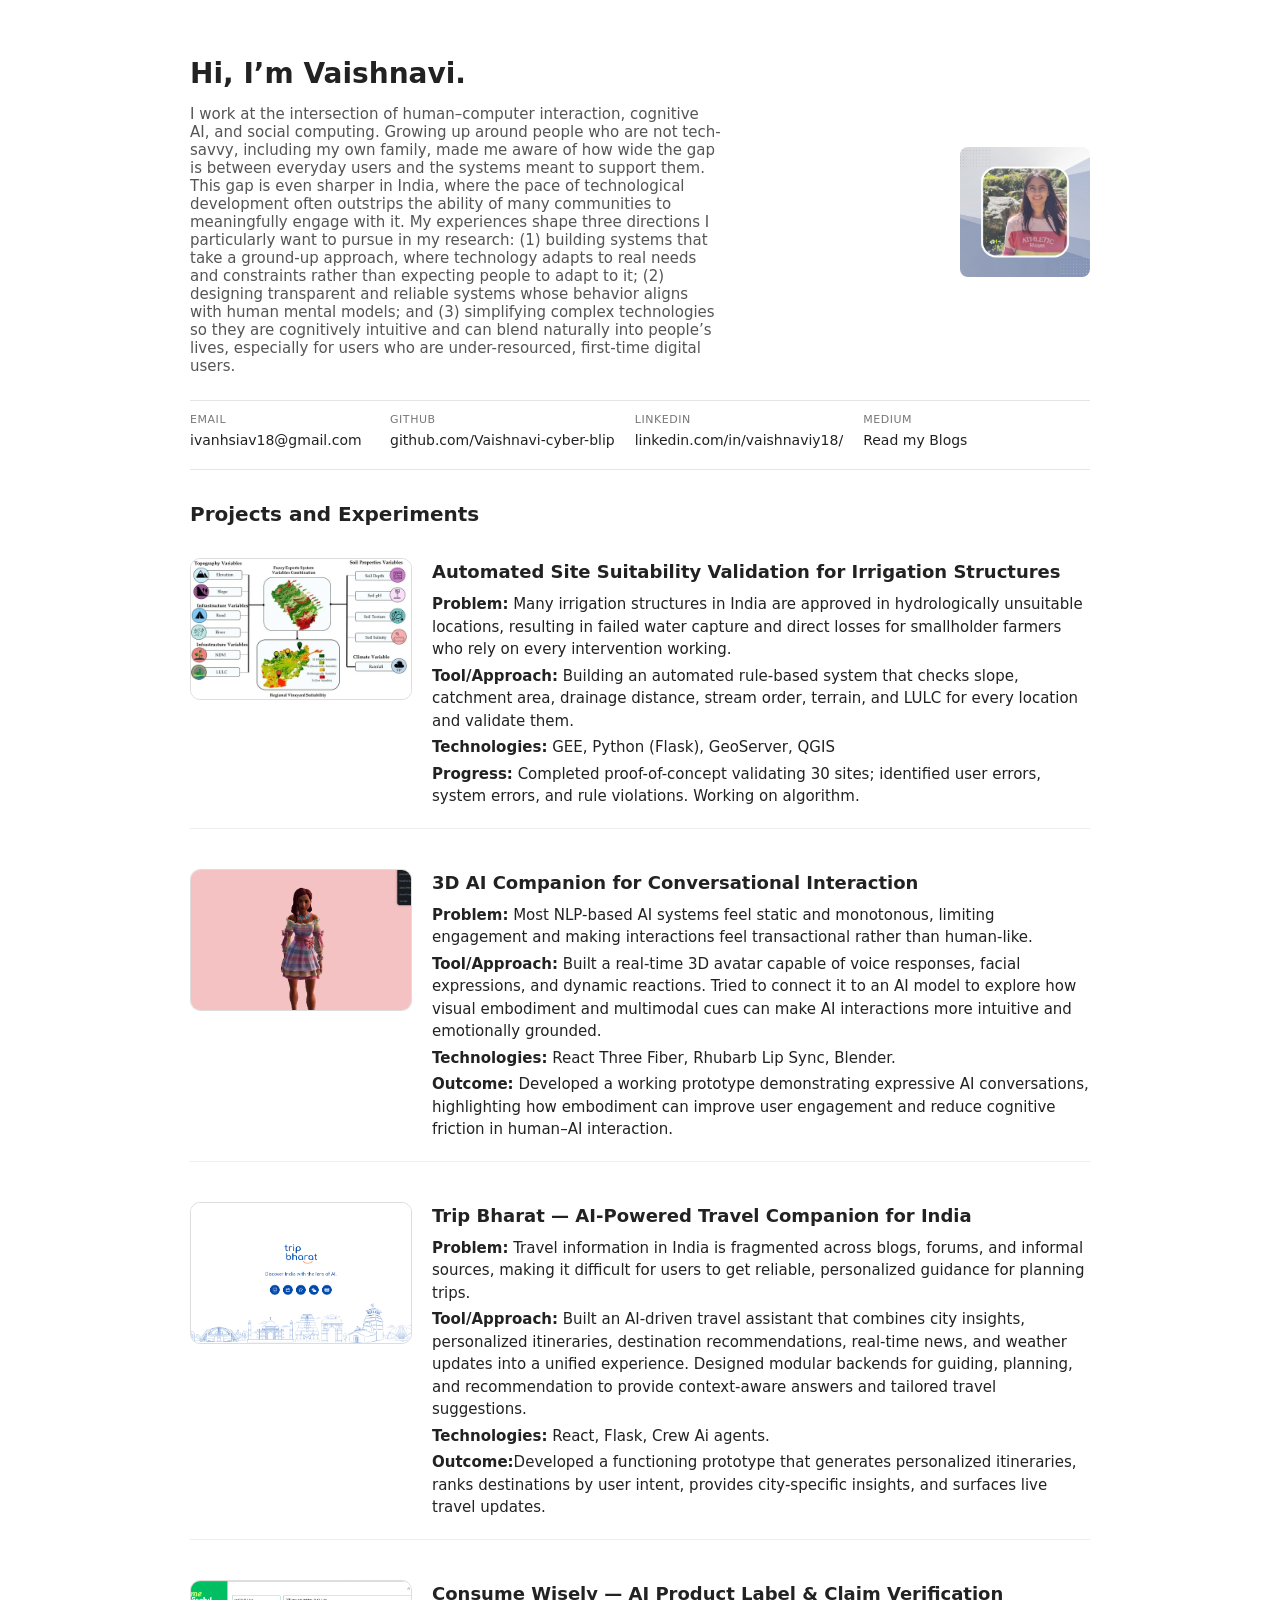
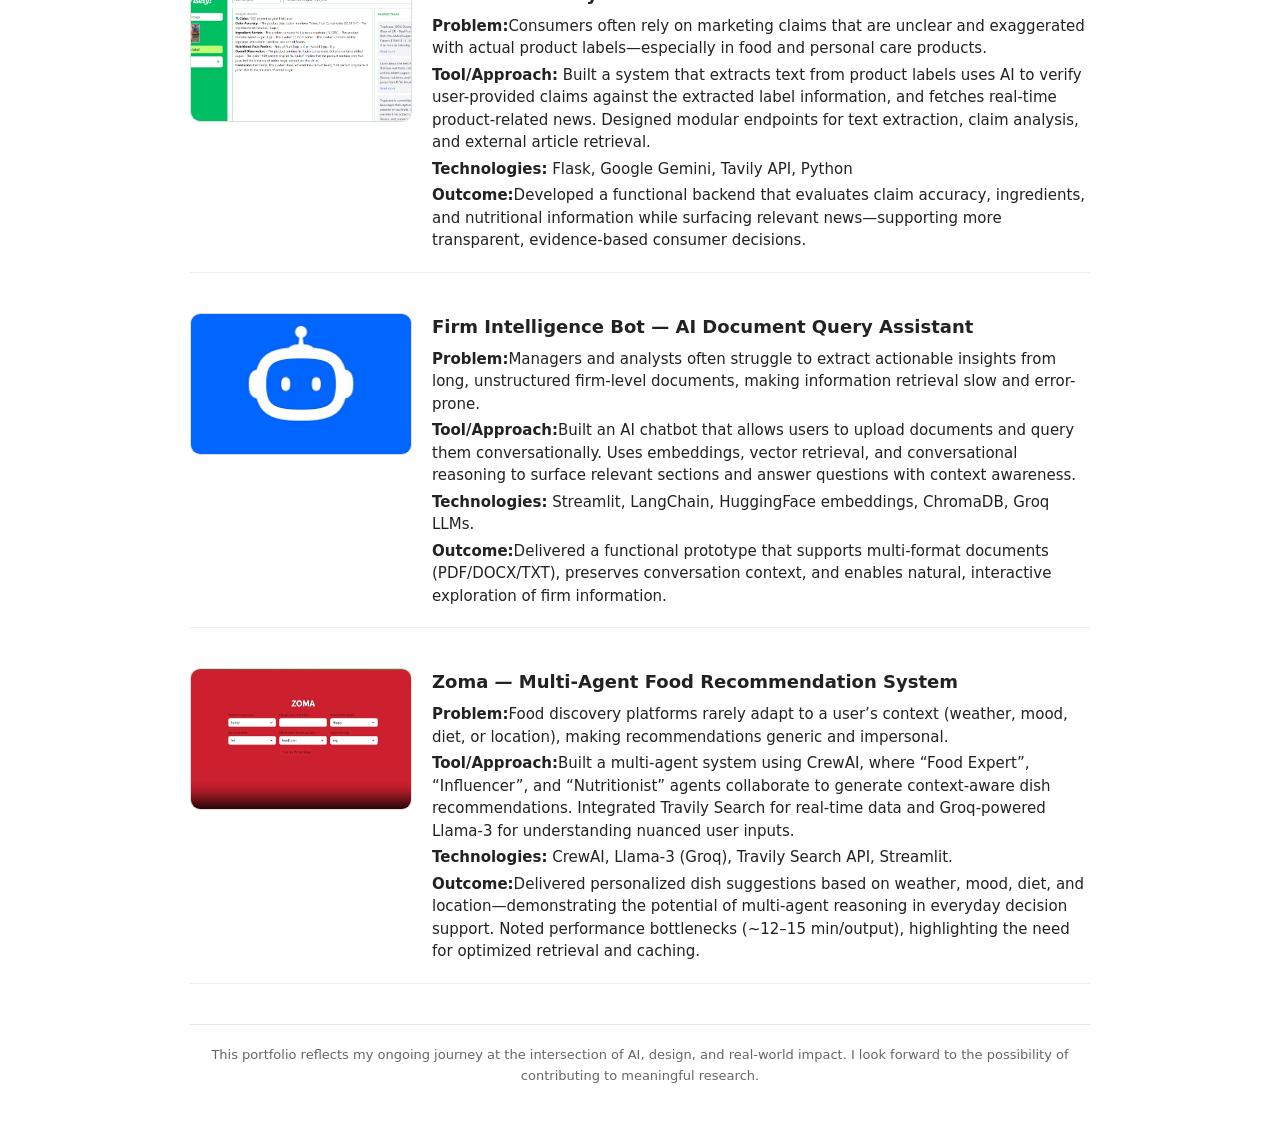
==== index.html @ 94e5f12d "new 23" ====
<!DOCTYPE html>
<html lang="en">
<head>
  <meta charset="UTF-8" />
  <title>Portfolio</title>
  <meta name="viewport" content="width=device-width, initial-scale=1" />
  <style>
    body {
      margin: 0;
      font-family: system-ui, sans-serif;
      background: #ffffff;
      color: #222;
      padding: 24px;
    }

    .page {
      max-width: 900px;
      margin: auto;
    }

    /* INTRO */
    .intro {
      display: flex;
      justify-content: space-between;
      align-items: center;
      gap: 10px;
      padding: 10px 0;
      border-bottom: 1px solid #e5e5e5;
    }

    .intro h1 {
      font-size: 28px;
      margin-bottom: 8px;
    }

    .intro p {
      font-size: 15px;
      color: #555;
      max-width: 70%;
    }

    .intro img {
      width: 130px;
      height: 130px;
      border-radius: 8px;
      object-fit: cover;
    }

    /* CONTACT ROW */
    .contact {
      display: flex;
      flex-wrap: wrap;
      gap: 20px;
      padding: 12px 0 20px;
      border-bottom: 1px solid #e5e5e5;
    }

    .contact-item {
      min-width: 180px;
    }

    .contact-label {
      font-size: 11px;
      text-transform: uppercase;
      letter-spacing: 0.05em;
      color: #777;
      margin-bottom: 4px;
    }

    .contact-item a {
      font-size: 14px;
      color: #222;
      text-decoration: none;
    }

    .contact-item a:hover {
      text-decoration: underline;
    }

    /* PROJECTS */
    .section-title {
      font-size: 20px;
      margin: 32px 0 16px;
      font-weight: 600;
    }

    .projects {
      display: flex;
      flex-direction: column;
      gap: 24px;
    }

    /* image left + text right card */
    .project-card {
      display: flex;
      gap: 20px;
      align-items: flex-start;
      padding: 16px 0;
      border-bottom: 1px solid #eee;
    }

    .project-image-box {
      width: 220px;      /* image size */
      height: 140px;
      border-radius: 10px;
      overflow: hidden;
      flex-shrink: 0;
      border: 1px solid #ddd;
      background: #f8f8f8;
    }

    .project-image-box img {
      width: 100%;
      height: 100%;
      object-fit: cover;
    }

    .project-text-box {
      flex: 1;
      font-size: 15px;
      line-height: 1.5;
    }

    .project-text-box h3 {
      margin: 0 0 8px;
      font-size: 18px;
    }

    .project-text-box p {
      margin: 4px 0;
    }

    /* RESPONSIVE */
    @media (max-width: 720px) {
      .intro {
        flex-direction: column;
        align-items: flex-start;
      }

      .intro img {
        align-self: center;
      }

      .project-card {
        flex-direction: column;
      }

      .project-image-box {
        width: 100%;
        height: 180px;
      }
    }
  </style>
</head>
<body>
  <main class="page">

    <!-- INTRO BLOCK -->
    <section class="intro">
      <div>
        <h1>Hi, I’m Vaishnavi.</h1>
        <p>
          I work at the intersection of human–computer interaction, cognitive AI, and social computing.
          Growing up around people who are not tech-savvy, including my own family, made me aware of how wide the gap is between everyday users and the systems meant to support them. This gap is even sharper in India, where the pace of technological development often outstrips the ability of many communities to meaningfully engage with it.
          My experiences shape three directions I particularly want to pursue in my research:
          (1) building systems that take a ground-up approach, where technology adapts to real needs and constraints rather than expecting people to adapt to it;
          (2) designing transparent and reliable systems whose behavior aligns with human mental models; and
          (3) simplifying complex technologies so they are cognitively intuitive and can blend naturally into people’s lives, especially for users who are under-resourced, first-time digital users.
        </p>
      </div>

      <!-- Replace with your image -->
      <img src="profile.jpg" alt="Vaishnavi" />
    </section>

    <!-- CONTACT -->
    <section class="contact">
      <div class="contact-item">
        <div class="contact-label">Email</div>
        <a href="mailto:ivanhsiav18@gmail.com">ivanhsiav18@gmail.com</a>
      </div>

      <div class="contact-item">
        <div class="contact-label">GitHub</div>
        <a href="https://github.com/Vaishnavi-cyber-blip" target="_blank">
          github.com/Vaishnavi-cyber-blip
        </a>
      </div>

      <div class="contact-item">
        <div class="contact-label">LinkedIn</div>
        <a href="https://www.linkedin.com/in/vaishnaviy18/" target="_blank">
          linkedin.com/in/vaishnaviy18/
        </a>
      </div>

      <div class="contact-item">
        <div class="contact-label">Medium</div>
        <a href="https://medium.com/@vaishnaviy502" target="_blank">
          Read my Blogs
        </a>
      </div>
    </section>

    <!-- PROJECTS -->
    <h2 class="section-title">Projects and Experiments</h2>

    <section class="projects">

      <!-- PROJECT 1 -->
      <a href="https://drive.google.com/file/d/1GQ18PbC00A4pzkMEnFWpH-imYJ1ZmjIB/view?usp=drive_link" target="_blank" style="text-decoration: none; color: inherit;">
        <div class="project-card">
          <div class="project-image-box">
            
              <img src="images/p1.webp" alt="Project 1 Image">
            
          </div>

          <div class="project-text-box">
            <h3>Automated Site Suitability Validation for Irrigation Structures</h3>
            <p><strong>Problem:</strong> Many irrigation structures in India are approved in hydrologically unsuitable locations, resulting in failed water capture and direct losses for smallholder farmers who rely on every intervention working.</p>
            <p><strong>Tool/Approach:</strong> Building an automated rule-based system that checks slope, catchment area, drainage distance, stream order, terrain, and LULC for every location and validate them.</p>
            <p><strong>Technologies:</strong> GEE, Python (Flask), GeoServer, QGIS</p>
            <p><strong>Progress:</strong> Completed proof-of-concept validating 30 sites; identified user errors, system errors, and rule violations. Working on algorithm.</p>
          </div>
          
        </div>
      </a>

      <!-- PROJECT 2 -->
      <a href="https://girlfriend-ten.vercel.app/" target="_blank" style="text-decoration: none; color: inherit;">
        <div class="project-card">
          <div class="project-image-box">
            
              <img src="images/p4.PNG" alt="Project 2 Image">
            
          </div>

          <div class="project-text-box">
            <h3>3D AI Companion for Conversational Interaction</h3>
            <p><strong>Problem:</strong> Most NLP-based AI systems feel static and monotonous, limiting engagement and making interactions feel transactional rather than human-like.</p>
            <p><strong>Tool/Approach:</strong> Built a real-time 3D avatar capable of voice responses, facial expressions, and dynamic reactions. Tried to connect it to an AI model to explore how visual embodiment and multimodal cues can make AI interactions more intuitive and emotionally grounded.</p>
            <p><strong>Technologies:</strong> React Three Fiber, Rhubarb Lip Sync, Blender.</p>
            <p><strong>Outcome:</strong>  Developed a working prototype demonstrating expressive AI conversations, highlighting how embodiment can improve user engagement and reduce cognitive friction in human–AI interaction.</p>
          </div>
        </div>
      </a>

      <!-- PROJECT 3-->
      <a href="https://github.com/Vaishnavi-cyber-blip/tripp" target="_blank" style="text-decoration: none; color: inherit;">
        <div class="project-card">
          <div class="project-image-box">
            
              <img src="images/p3.png" alt="Project 2 Image">
            
          </div>

          <div class="project-text-box">
            <h3>Trip Bharat — AI-Powered Travel Companion for India</h3>
            <p><strong>Problem:</strong> Travel information in India is fragmented across blogs, forums, and informal sources, making it difficult for users to get reliable, personalized guidance for planning trips.</p>
            <p><strong>Tool/Approach:</strong> Built an AI-driven travel assistant that combines city insights, personalized itineraries, destination recommendations, real-time news, and weather updates into a unified experience.  
      Designed modular backends for guiding, planning, and recommendation to provide context-aware answers and tailored travel suggestions.</p>
            <p><strong>Technologies:</strong> React, Flask, Crew Ai agents.</p>
            <p><strong>Outcome:</strong>Developed a functioning prototype that generates personalized itineraries, ranks destinations by user intent, provides city-specific insights, and surfaces live travel updates.</p>
          </div>
        </div>
      </a>

      <!-- PROJECT 4 -->
      <a href="https://github.com/Vaishnavi-cyber-blip/ConsumeImg" target="_blank" style="text-decoration: none; color: inherit;">
        <div class="project-card">
          <div class="project-image-box">
            
              <img src="images/p5.png" alt="Project 2 Image">
            
          </div>

          <div class="project-text-box">
            <h3>Consume Wisely — AI Product Label & Claim Verification</h3>
            <p><strong>Problem:</strong>Consumers often rely on marketing claims that are unclear and exaggerated with actual product labels—especially in food and personal care products.</p>
            <p><strong>Tool/Approach:</strong>  Built a system that extracts text from product labels uses AI to verify user-provided claims against the extracted label information, and fetches real-time product-related news. Designed modular endpoints for text extraction, claim analysis, and external article retrieval.</p>
            <p><strong>Technologies:</strong> Flask, Google Gemini, Tavily API, Python</p>
            <p><strong>Outcome:</strong>Developed a functional backend that evaluates claim accuracy, ingredients, and nutritional information while surfacing relevant news—supporting more transparent, evidence-based consumer decisions.</p>
          </div>
        </div>
      </a>

      

      <!-- PROJECT 5 -->
      <a href="https://github.com/Vaishnavi-cyber-blip/Finley" target="_blank" style="text-decoration: none; color: inherit;">
        <div class="project-card">
          <div class="project-image-box">
            
              <img src="images/p6.png" alt="Project 2 Image">
            
          </div>

          <div class="project-text-box">
            <h3>Firm Intelligence Bot — AI Document Query Assistant</h3>
            <p><strong>Problem:</strong>Managers and analysts often struggle to extract actionable insights from long, unstructured firm-level documents, making information retrieval slow and error-prone.</p>
            <p><strong>Tool/Approach:</strong>Built an AI chatbot that allows users to upload documents and query them conversationally.  
                    Uses embeddings, vector retrieval, and conversational reasoning to surface relevant sections and answer questions with context awareness.</p>
            <p><strong>Technologies:</strong> Streamlit, LangChain, HuggingFace embeddings, ChromaDB, Groq LLMs.</p>
            <p><strong>Outcome:</strong>Delivered a functional prototype that supports multi-format documents (PDF/DOCX/TXT), preserves conversation context, and enables natural, interactive exploration of firm information.</p>
          </div>
        </div>
      </a>

      <!-- PROJECT 2 -->
      <a href="https://github.com/Vaishnavi-cyber-blip/Food_Recommend" target="_blank" style="text-decoration: none; color: inherit;">
        <div class="project-card">
          <div class="project-image-box">
            
              <img src="images/p7.PNG" alt="Project 2 Image">
            
          </div>

          <div class="project-text-box">
            <h3>Zoma — Multi-Agent Food Recommendation System</h3>
            <p><strong>Problem:</strong>Food discovery platforms rarely adapt to a user’s context (weather, mood, diet, or location), making recommendations generic and impersonal.</p>
            <p><strong>Tool/Approach:</strong>Built a multi-agent system using CrewAI, where “Food Expert”, “Influencer”, and “Nutritionist” agents collaborate to generate context-aware dish recommendations.  
              Integrated Travily Search for real-time data and Groq-powered Llama-3 for understanding nuanced user inputs.</p>
            <p><strong>Technologies:</strong> CrewAI, Llama-3 (Groq), Travily Search API, Streamlit.</p>
            <p><strong>Outcome:</strong>Delivered personalized dish suggestions based on weather, mood, diet, and location—demonstrating the potential of multi-agent reasoning in everyday decision support.  
              Noted performance bottlenecks (~12–15 min/output), highlighting the need for optimized retrieval and caching.</p>
          </div>
        </div>
      </a>

    
      <!-- copy the block above for more projects -->

    </section>

        </section> <!-- end .projects -->

    <footer style="
      text-align: center;
      margin-top: 40px;
      padding: 20px 0;
      font-size: 13px;
      color: #666;
      border-top: 1px solid #e5e5e5;
      line-height: 1.6;
    ">
      This portfolio reflects my ongoing journey at the intersection of AI, design, and real-world impact.  
      I look forward to the possibility of contributing to meaningful research.
    </footer>

  </main>
</body>
</html>


  </main>
</body>
</html>
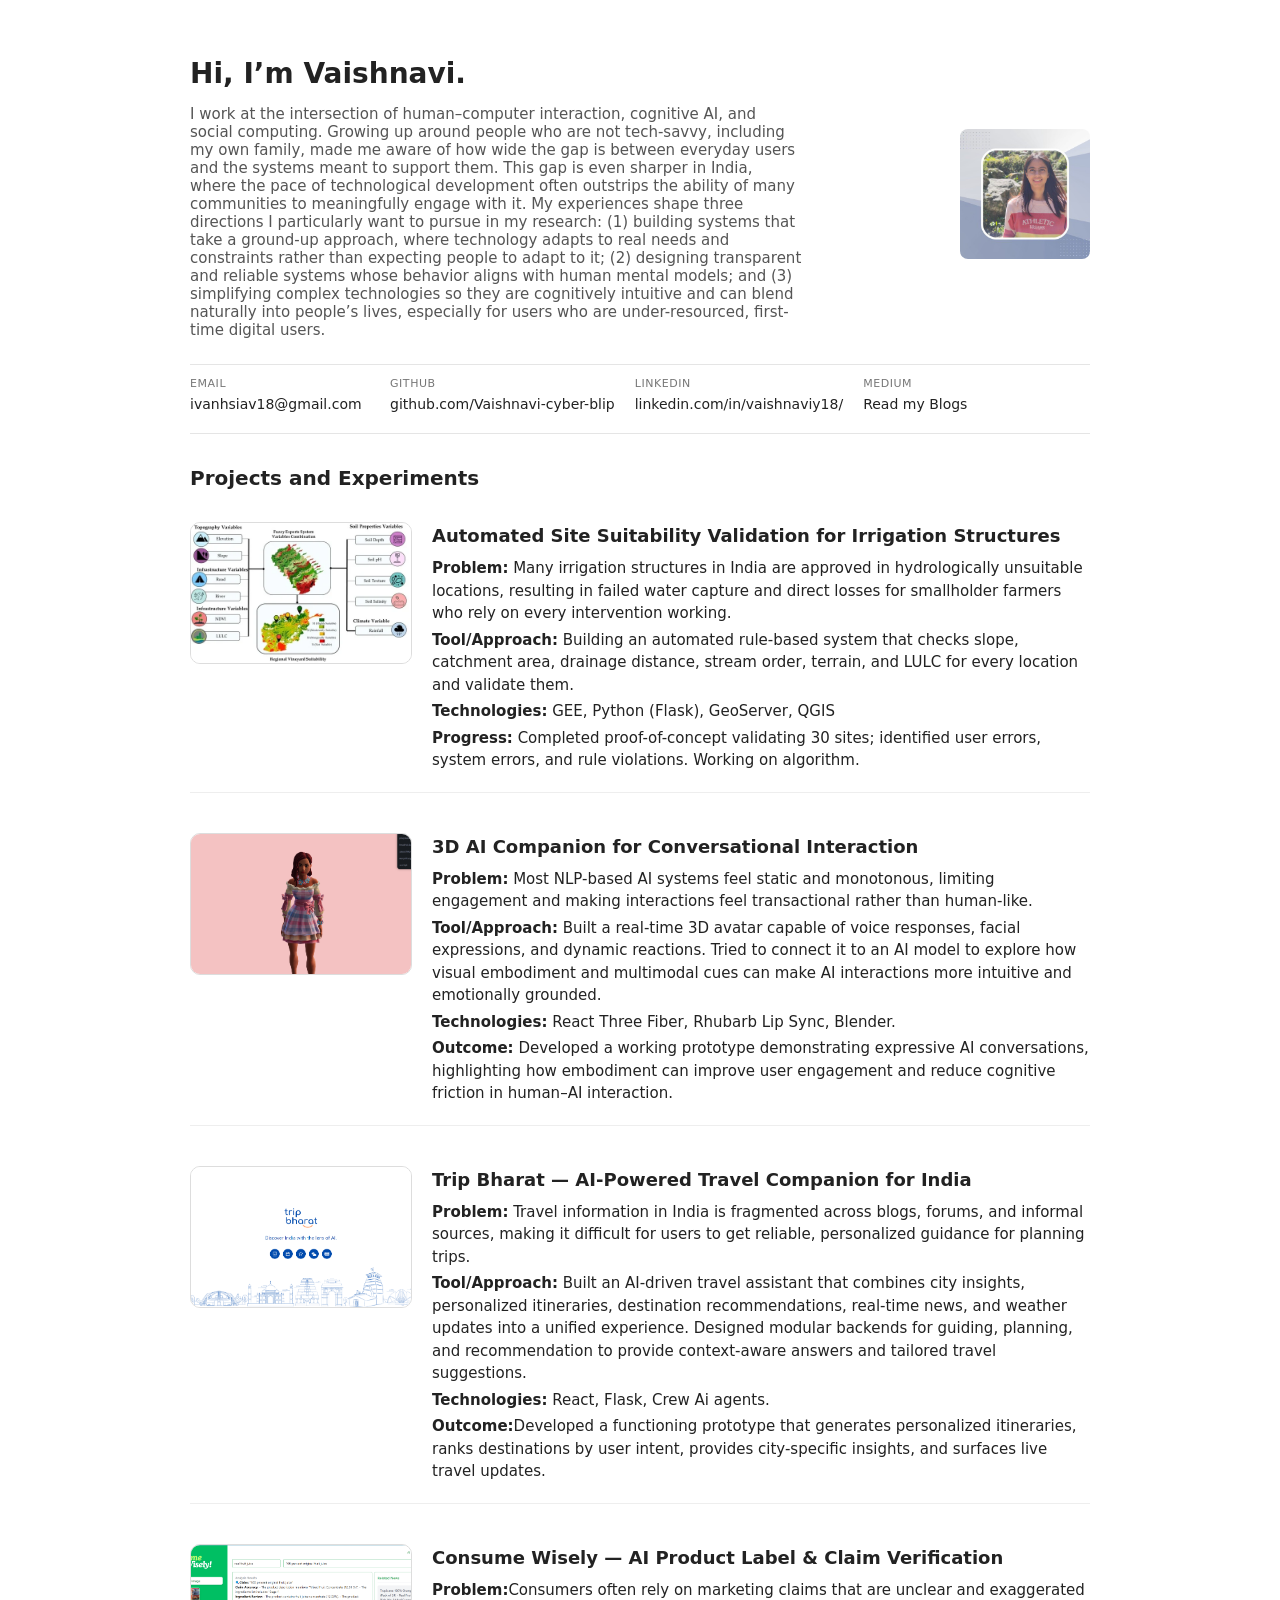
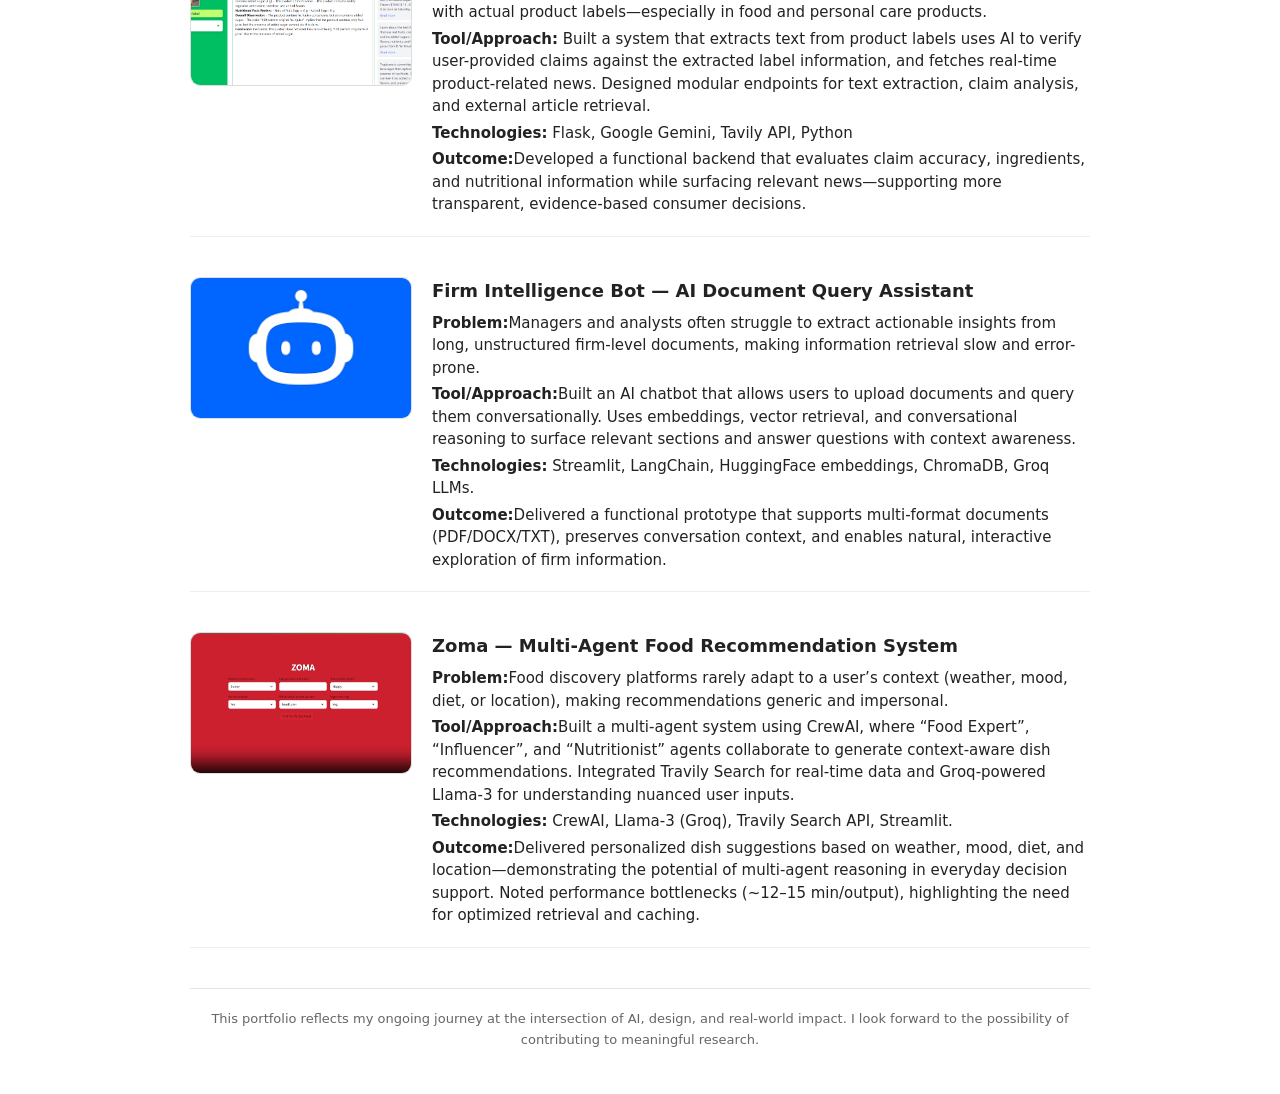
==== commit 1cb7d44b: "new24" ====
--- a/index.html
+++ b/index.html
@@ -23,7 +23,7 @@
       display: flex;
       justify-content: space-between;
       align-items: center;
-      gap: 10px;
+      gap: 5px;
       padding: 10px 0;
       border-bottom: 1px solid #e5e5e5;
     }
@@ -36,7 +36,7 @@
     .intro p {
       font-size: 15px;
       color: #555;
-      max-width: 70%;
+      max-width: 80%;
     }
 
     .intro img {
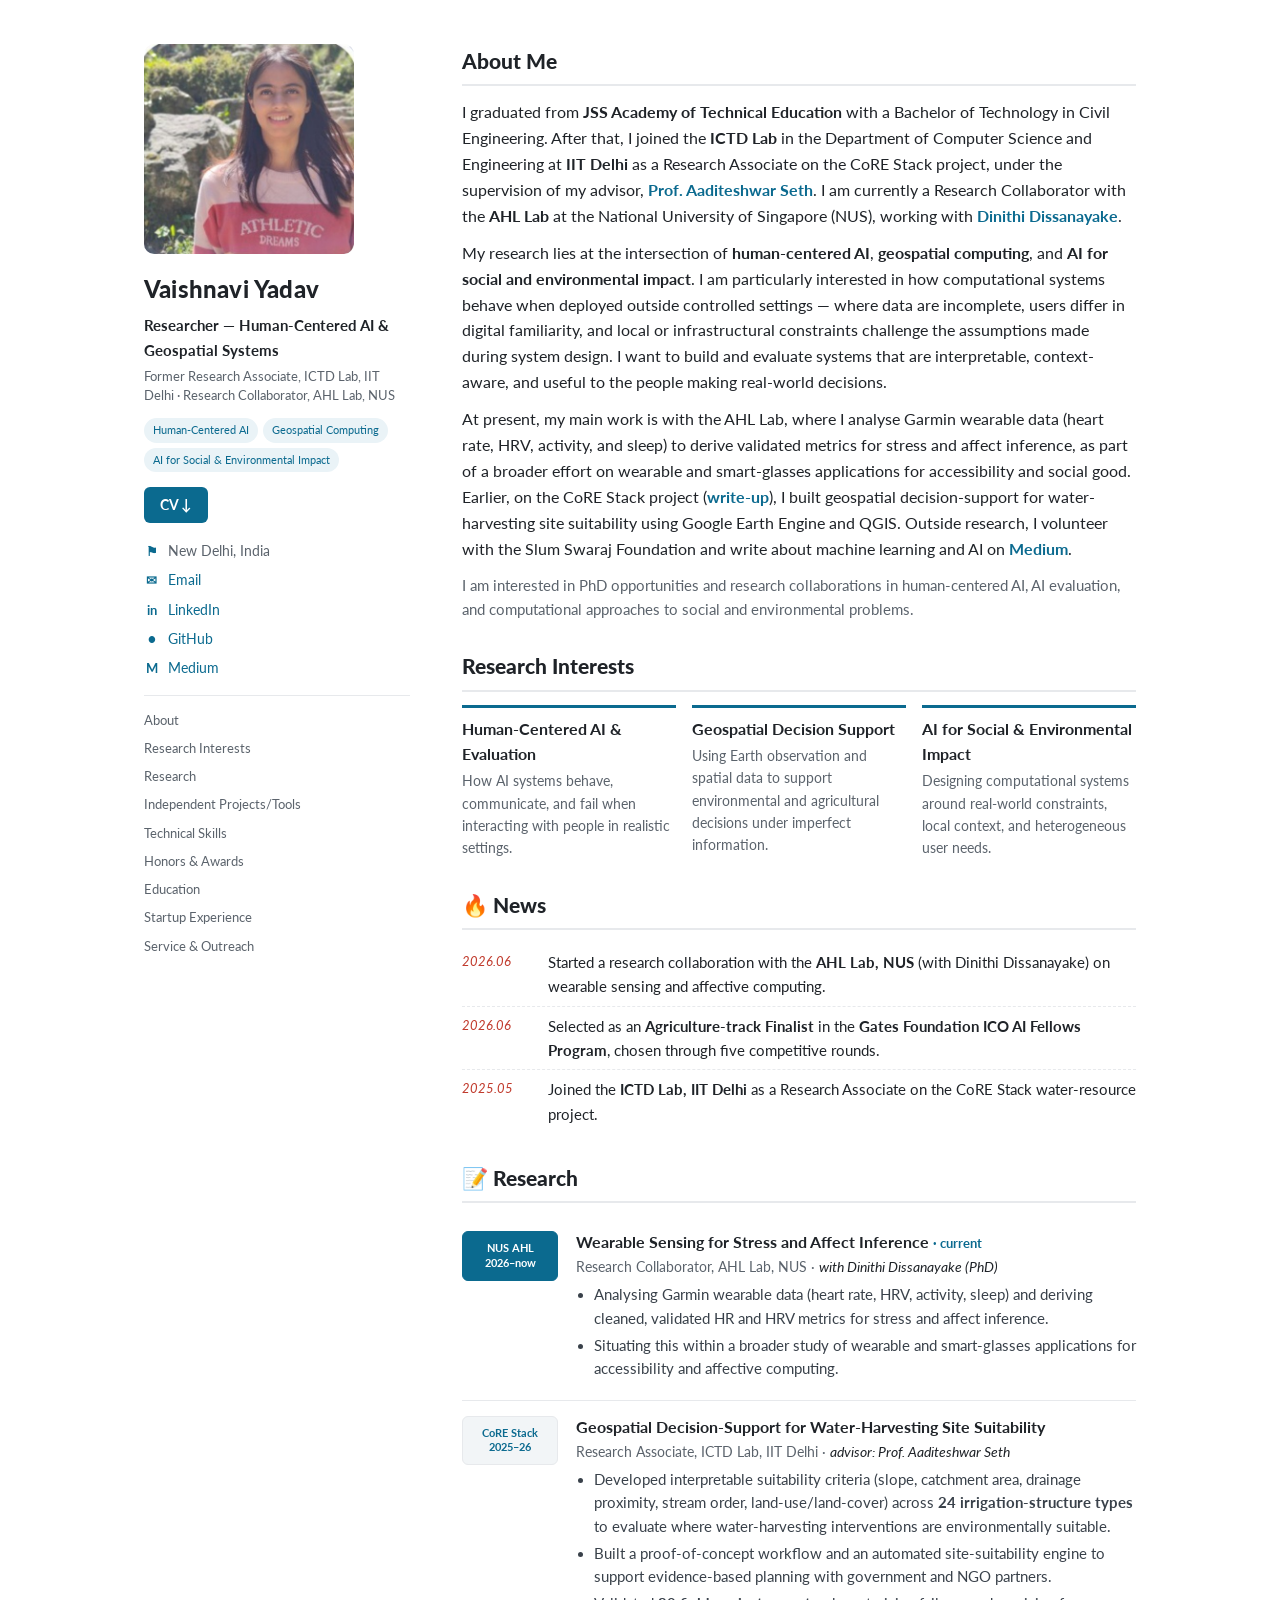
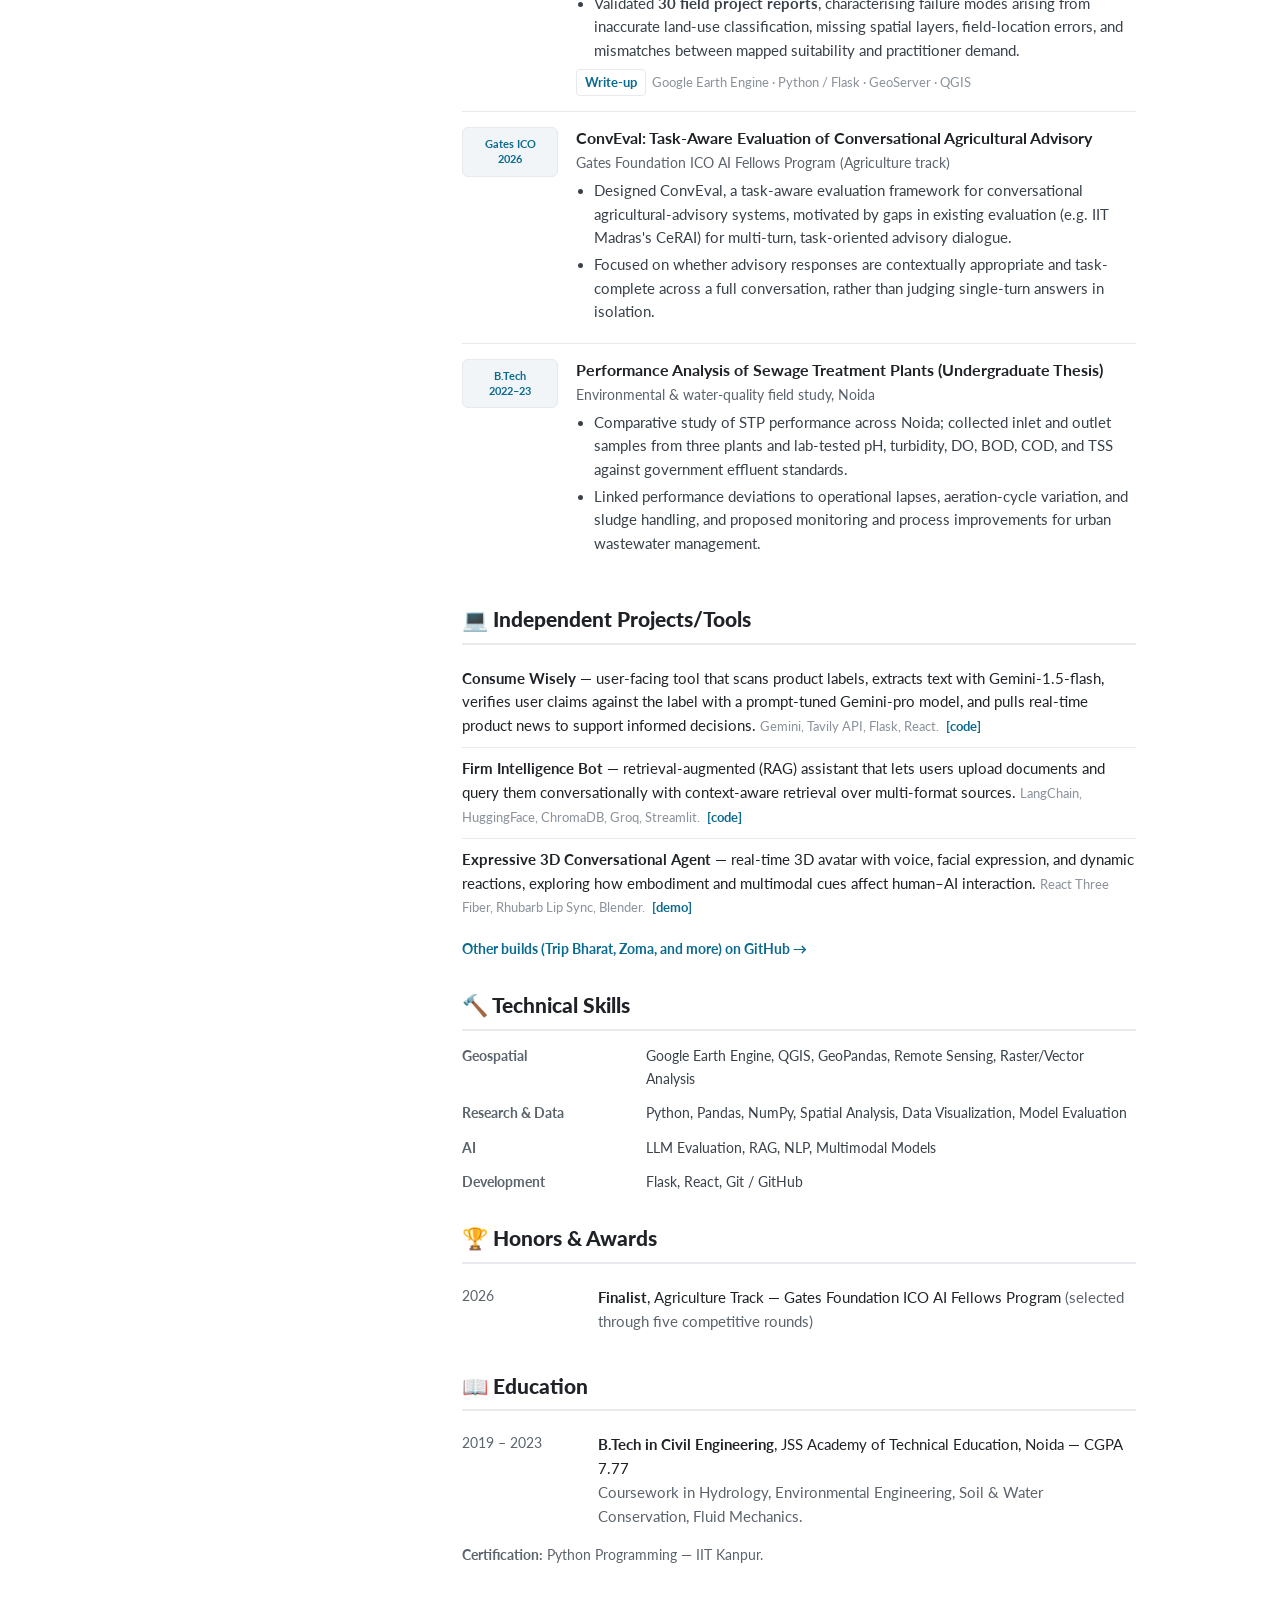
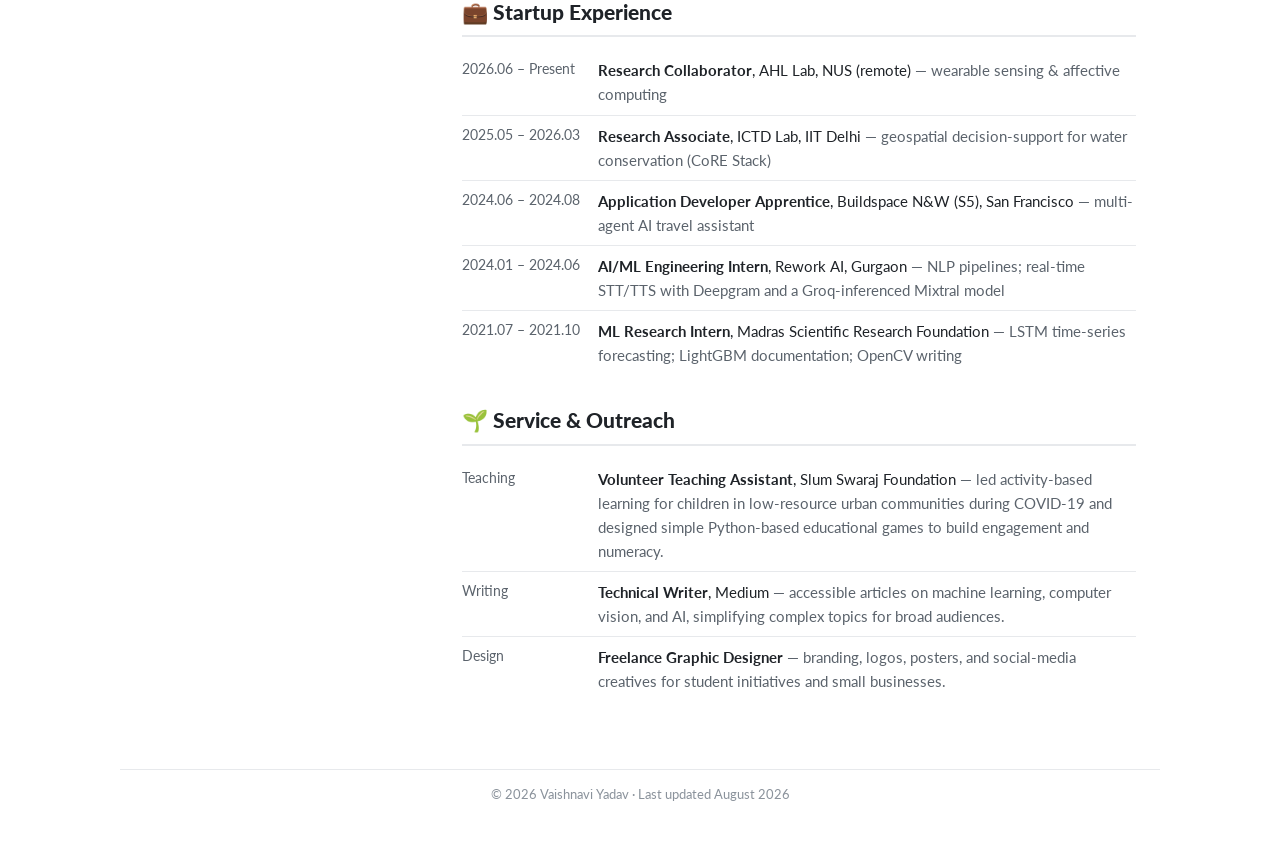
==== commit 0d78edc0: "Update index.html" ====
--- a/index.html
+++ b/index.html
@@ -1,361 +1,304 @@
 <!DOCTYPE html>
 <html lang="en">
 <head>
-  <meta charset="UTF-8" />
-  <title>Portfolio</title>
-  <meta name="viewport" content="width=device-width, initial-scale=1" />
-  <style>
-    body {
-      margin: 0;
-      font-family: system-ui, sans-serif;
-      background: #ffffff;
-      color: #222;
-      padding: 24px;
-    }
-
-    .page {
-      max-width: 900px;
-      margin: auto;
-    }
-
-    /* INTRO */
-    .intro {
-      display: flex;
-      justify-content: space-between;
-      align-items: center;
-      gap: 5px;
-      padding: 10px 0;
-      border-bottom: 1px solid #e5e5e5;
-    }
-
-    .intro h1 {
-      font-size: 28px;
-      margin-bottom: 8px;
-    }
-
-    .intro p {
-      font-size: 15px;
-      color: #555;
-      max-width: 80%;
-    }
-
-    .intro img {
-      width: 130px;
-      height: 130px;
-      border-radius: 8px;
-      object-fit: cover;
-    }
-
-    /* CONTACT ROW */
-    .contact {
-      display: flex;
-      flex-wrap: wrap;
-      gap: 20px;
-      padding: 12px 0 20px;
-      border-bottom: 1px solid #e5e5e5;
-    }
-
-    .contact-item {
-      min-width: 180px;
-    }
-
-    .contact-label {
-      font-size: 11px;
-      text-transform: uppercase;
-      letter-spacing: 0.05em;
-      color: #777;
-      margin-bottom: 4px;
-    }
-
-    .contact-item a {
-      font-size: 14px;
-      color: #222;
-      text-decoration: none;
-    }
-
-    .contact-item a:hover {
-      text-decoration: underline;
-    }
-
-    /* PROJECTS */
-    .section-title {
-      font-size: 20px;
-      margin: 32px 0 16px;
-      font-weight: 600;
-    }
-
-    .projects {
-      display: flex;
-      flex-direction: column;
-      gap: 24px;
-    }
-
-    /* image left + text right card */
-    .project-card {
-      display: flex;
-      gap: 20px;
-      align-items: flex-start;
-      padding: 16px 0;
-      border-bottom: 1px solid #eee;
-    }
-
-    .project-image-box {
-      width: 220px;      /* image size */
-      height: 140px;
-      border-radius: 10px;
-      overflow: hidden;
-      flex-shrink: 0;
-      border: 1px solid #ddd;
-      background: #f8f8f8;
-    }
-
-    .project-image-box img {
-      width: 100%;
-      height: 100%;
-      object-fit: cover;
-    }
-
-    .project-text-box {
-      flex: 1;
-      font-size: 15px;
-      line-height: 1.5;
-    }
-
-    .project-text-box h3 {
-      margin: 0 0 8px;
-      font-size: 18px;
-    }
-
-    .project-text-box p {
-      margin: 4px 0;
-    }
-
-    /* RESPONSIVE */
-    @media (max-width: 720px) {
-      .intro {
-        flex-direction: column;
-        align-items: flex-start;
-      }
-
-      .intro img {
-        align-self: center;
-      }
-
-      .project-card {
-        flex-direction: column;
-      }
-
-      .project-image-box {
-        width: 100%;
-        height: 180px;
-      }
-    }
-  </style>
+<meta charset="UTF-8">
+<meta name="viewport" content="width=device-width, initial-scale=1.0">
+<title>Vaishnavi Yadav</title>
+<meta name="description" content="Vaishnavi Yadav — researcher in human-centered AI and geospatial systems for social and environmental impact.">
+<link rel="preconnect" href="https://fonts.googleapis.com">
+<link rel="preconnect" href="https://fonts.gstatic.com" crossorigin>
+<link href="https://fonts.googleapis.com/css2?family=Lato:ital,wght@0,300;0,400;0,700;0,900;1,400&display=swap" rel="stylesheet">
+<style>
+  :root{
+    --text:#1f2328; --muted:#5b636c; --faint:#8a929b;
+    --link:#0b6a8f; --link-hover:#08506d;
+    --rule:#e7e9ec; --chip:#0b6a8f; --chip-bg:#eaf3f7;
+    --accent:#c0392b; --badge-bg:#f2f5f7;
+  }
+  *{box-sizing:border-box;margin:0;padding:0}
+  html{scroll-behavior:smooth}
+  body{font-family:"Lato",-apple-system,Segoe UI,Roboto,Helvetica,Arial,sans-serif;color:var(--text);
+       line-height:1.62;font-size:16px;background:#fff;-webkit-font-smoothing:antialiased}
+  a{color:var(--link);text-decoration:none}
+  a:hover{color:var(--link-hover);text-decoration:underline}
+
+  .container{max-width:1040px;margin:0 auto;padding:44px 24px 40px;display:grid;
+             grid-template-columns:266px 1fr;gap:52px}
+  @media(max-width:820px){.container{grid-template-columns:1fr;gap:32px;padding-top:26px}}
+
+  aside{position:sticky;top:36px;align-self:start}
+  @media(max-width:820px){aside{position:static;text-align:center}}
+  aside img{width:210px;height:210px;object-fit:cover;border-radius:10px;background:#eef1f3;display:block;margin-bottom:16px}
+  @media(max-width:820px){aside img{margin:0 auto 16px}}
+  aside h1{font-size:1.5rem;font-weight:900;letter-spacing:.2px;margin-bottom:4px}
+  aside .role{font-size:.95rem;font-weight:700;color:var(--text);margin-bottom:5px}
+  aside .affil{color:var(--muted);font-size:.82rem;margin-bottom:13px;line-height:1.45}
+  .areas{display:flex;flex-wrap:wrap;gap:5px;margin-bottom:15px}
+  @media(max-width:820px){.areas{justify-content:center}}
+  .areas span{font-size:.71rem;color:var(--chip);background:var(--chip-bg);border-radius:999px;padding:3px 9px}
+  aside .contact{list-style:none;font-size:.9rem;display:grid;gap:6px;margin-bottom:15px}
+  @media(max-width:820px){aside .contact{display:inline-grid;text-align:left}}
+  aside .contact li{display:flex;gap:9px;align-items:baseline;color:var(--muted)}
+  aside .contact .ic{width:15px;text-align:center;flex:none;color:var(--chip);font-size:.8rem;font-weight:700}
+  .cvbtn{display:inline-block;margin-bottom:16px;font-size:.85rem;font-weight:700;color:#fff;background:var(--chip);
+         padding:7px 16px;border-radius:6px}
+  .cvbtn:hover{background:var(--link-hover);color:#fff;text-decoration:none}
+  @media(max-width:820px){.cvbtn{display:inline-block}}
+  nav.jump{border-top:1px solid var(--rule);padding-top:12px;display:flex;flex-direction:column;gap:3px}
+  @media(max-width:820px){nav.jump{display:none}}
+  nav.jump a{font-size:.82rem;color:var(--muted);padding:2px 0}
+  nav.jump a:hover{color:var(--link);text-decoration:none}
+
+  main{min-width:0}
+  main > section{margin-bottom:28px;scroll-margin-top:24px}
+  h2{font-size:1.32rem;font-weight:900;margin-bottom:13px;padding-bottom:6px;border-bottom:2px solid var(--rule)}
+  main p{margin-bottom:11px}
+  main p a{font-weight:700}
+
+  .interests{display:grid;grid-template-columns:repeat(3,1fr);gap:16px}
+  @media(max-width:680px){.interests{grid-template-columns:1fr;gap:12px}}
+  .interest{border-top:3px solid var(--chip);padding-top:9px}
+  .interest h3{font-size:.98rem;font-weight:700;margin-bottom:3px}
+  .interest p{font-size:.86rem;color:var(--muted);margin:0}
+
+  ul.news{list-style:none;font-size:.94rem}
+  ul.news li{padding:7px 0;border-bottom:1px dashed var(--rule);display:flex;gap:12px}
+  ul.news li:last-child{border-bottom:none}
+  ul.news .date{color:var(--accent);font-style:italic;flex:none;width:74px;font-size:.84rem;padding-top:1px}
+
+  .entry{display:grid;grid-template-columns:96px 1fr;gap:18px;padding:15px 0;border-bottom:1px solid var(--rule)}
+  .entry:last-child{border-bottom:none}
+  @media(max-width:560px){.entry{grid-template-columns:1fr;gap:6px}}
+  .badge{font-size:.71rem;font-weight:700;color:var(--chip);background:var(--badge-bg);border:1px solid var(--rule);
+         border-radius:6px;padding:9px 5px;text-align:center;line-height:1.3;height:max-content}
+  .badge.cur{color:#fff;background:var(--chip);border-color:var(--chip)}
+  @media(max-width:560px){.badge{display:inline-block;padding:3px 10px}}
+  .entry h3{font-size:1.03rem;font-weight:700;line-height:1.34}
+  .entry .meta{color:var(--muted);font-size:.89rem;margin:2px 0 5px}
+  .entry .meta em{color:var(--text);font-style:italic}
+  .entry ul{margin:5px 0 4px 18px;font-size:.91rem;color:#39414a}
+  .entry ul li{margin-bottom:3px}
+  .entry .plinks{margin-top:7px;font-size:.8rem;display:flex;flex-wrap:wrap;gap:6px;align-items:center}
+  .entry .plinks a{border:1px solid var(--rule);border-radius:4px;padding:2px 8px;color:var(--link);font-weight:700}
+  .entry .plinks a:hover{background:var(--chip-bg);text-decoration:none}
+  .entry .plinks .stack{color:var(--faint)}
+  /* optional images: paste an <img class="figure"> inside an entry, or wrap a project in .thumbrow */
+  .figure{margin-top:10px;border:1px solid var(--rule);border-radius:6px;overflow:hidden;max-width:520px}
+  .figure img{display:block;width:100%;height:auto}
+  .figure figcaption{font-size:.78rem;color:var(--faint);padding:6px 10px;background:var(--badge-bg)}
+  .thumbrow{display:grid;grid-template-columns:120px 1fr;gap:14px;align-items:start}
+  @media(max-width:560px){.thumbrow{grid-template-columns:1fr}}
+  .thumbrow .shot{width:120px;height:78px;object-fit:cover;border:1px solid var(--rule);border-radius:5px}
+
+  ul.simple{list-style:none;font-size:.93rem}
+  ul.simple li{padding:8px 0;border-bottom:1px solid var(--rule);display:flex;gap:14px}
+  ul.simple li:last-child{border-bottom:none}
+  ul.simple .date{color:var(--muted);flex:none;width:122px;font-size:.85rem}
+  @media(max-width:560px){ul.simple li{flex-direction:column;gap:1px}ul.simple .date{width:auto}}
+  ul.simple .what strong{font-weight:700}
+  ul.simple .what span{color:var(--muted)}
+
+  .builds{font-size:.92rem;list-style:none}
+  .builds li{padding:9px 0;border-bottom:1px solid var(--rule)}
+  .builds li:last-child{border-bottom:none}
+  .builds b{font-weight:700}
+  .builds .tech{color:var(--faint);font-size:.83rem}
+  .builds .lk{font-weight:700;font-size:.8rem;margin-left:3px}
+  .morelink{font-size:.86rem;margin-top:10px;font-weight:700}
+
+  .skills{display:grid;gap:11px}
+  .skillrow{display:grid;grid-template-columns:170px 1fr;gap:14px;font-size:.9rem}
+  @media(max-width:560px){.skillrow{grid-template-columns:1fr;gap:2px}}
+  .skillrow .k{font-weight:700;color:var(--muted)}
+  .skillrow .v{color:#39414a}
+
+  footer{max-width:1040px;margin:0 auto;padding:14px 24px 40px;color:var(--faint);font-size:.8rem;text-align:center;border-top:1px solid var(--rule)}
+</style>
 </head>
 <body>
-  <main class="page">
-
-    <!-- INTRO BLOCK -->
-    <section class="intro">
-      <div>
-        <h1>Hi, I’m Vaishnavi.</h1>
-        <p>
-          I work at the intersection of human–computer interaction, cognitive AI, and social computing.
-          Growing up around people who are not tech-savvy, including my own family, made me aware of how wide the gap is between everyday users and the systems meant to support them. This gap is even sharper in India, where the pace of technological development often outstrips the ability of many communities to meaningfully engage with it.
-          My experiences shape three directions I particularly want to pursue in my research:
-          (1) building systems that take a ground-up approach, where technology adapts to real needs and constraints rather than expecting people to adapt to it;
-          (2) designing transparent and reliable systems whose behavior aligns with human mental models; and
-          (3) simplifying complex technologies so they are cognitively intuitive and can blend naturally into people’s lives, especially for users who are under-resourced, first-time digital users.
-        </p>
-      </div>
-
-      <!-- Replace with your image -->
-      <img src="profile.jpg" alt="Vaishnavi" />
-    </section>
-
-    <!-- CONTACT -->
-    <section class="contact">
-      <div class="contact-item">
-        <div class="contact-label">Email</div>
-        <a href="mailto:ivanhsiav18@gmail.com">ivanhsiav18@gmail.com</a>
-      </div>
-
-      <div class="contact-item">
-        <div class="contact-label">GitHub</div>
-        <a href="https://github.com/Vaishnavi-cyber-blip" target="_blank">
-          github.com/Vaishnavi-cyber-blip
-        </a>
-      </div>
-
-      <div class="contact-item">
-        <div class="contact-label">LinkedIn</div>
-        <a href="https://www.linkedin.com/in/vaishnaviy18/" target="_blank">
-          linkedin.com/in/vaishnaviy18/
-        </a>
-      </div>
-
-      <div class="contact-item">
-        <div class="contact-label">Medium</div>
-        <a href="https://medium.com/@vaishnaviy502" target="_blank">
-          Read my Blogs
-        </a>
-      </div>
-    </section>
-
-    <!-- PROJECTS -->
-    <h2 class="section-title">Projects and Experiments</h2>
-
-    <section class="projects">
-
-      <!-- PROJECT 1 -->
-      <a href="https://drive.google.com/file/d/1GQ18PbC00A4pzkMEnFWpH-imYJ1ZmjIB/view?usp=drive_link" target="_blank" style="text-decoration: none; color: inherit;">
-        <div class="project-card">
-          <div class="project-image-box">
-            
-              <img src="images/p1.webp" alt="Project 1 Image">
-            
+<div class="container">
+
+  <aside>
+    <img src="[data-uri]" alt="Vaishnavi Yadav">
+    <h1>Vaishnavi Yadav</h1>
+    <div class="role">Researcher — Human-Centered AI &amp; Geospatial Systems</div>
+    <div class="affil">Former Research Associate, ICTD Lab, IIT Delhi &middot; Research Collaborator, AHL Lab, NUS</div>
+    <div class="areas">
+      <span>Human-Centered AI</span><span>Geospatial Computing</span><span>AI for Social &amp; Environmental Impact</span>
+    </div>
+    <a class="cvbtn" href="Vaishnavi_Yadav_CV.pdf" target="_blank" rel="noopener">CV &#8595;</a>
+    <ul class="contact">
+      <li><span class="ic">&#9873;</span> New Delhi, India</li>
+      <li><span class="ic">&#9993;</span> <a href="mailto:ivanhsiav18@gmail.com">Email</a></li>
+      <li><span class="ic">in</span> <a href="https://www.linkedin.com/in/vaishnaviy18/" target="_blank" rel="noopener">LinkedIn</a></li>
+      <li><span class="ic">&#9679;</span> <a href="https://github.com/Vaishnavi-cyber-blip" target="_blank" rel="noopener">GitHub</a></li>
+      <li><span class="ic">M</span> <a href="https://medium.com/@vaishnaviy502" target="_blank" rel="noopener">Medium</a></li>
+    </ul>
+    <nav class="jump">
+      <a href="#about">About</a>
+      <a href="#interests">Research Interests</a>
+      <a href="#research">Research</a>
+      <a href="#projects">Independent Projects/Tools</a>
+      <a href="#skills">Technical Skills</a>
+      <a href="#honors">Honors &amp; Awards</a>
+      <a href="#education">Education</a>
+      <a href="#experience">Startup Experience</a>
+      <a href="#service">Service &amp; Outreach</a>
+    </nav>
+  </aside>
+
+  <main>
+
+    <section id="about">
+      <h2>About Me</h2>
+      <p>I graduated from <strong>JSS Academy of Technical Education</strong> with a Bachelor of Technology in Civil Engineering. After that, I joined the <strong>ICTD Lab</strong> in the Department of Computer Science and Engineering at <strong>IIT Delhi</strong> as a Research Associate on the CoRE Stack project, under the supervision of my advisor, <a href="https://www.cse.iitd.ac.in/~aseth/" target="_blank" rel="noopener">Prof. Aaditeshwar Seth</a>. I am currently a Research Collaborator with the <strong>AHL Lab</strong> at the National University of Singapore (NUS), working with <a href="https://dinithidissanayake.com/" target="_blank" rel="noopener">Dinithi Dissanayake</a>.</p>
+      <p>My research lies at the intersection of <strong>human-centered AI</strong>, <strong>geospatial computing</strong>, and <strong>AI for social and environmental impact</strong>. I am particularly interested in how computational systems behave when deployed outside controlled settings &mdash; where data are incomplete, users differ in digital familiarity, and local or infrastructural constraints challenge the assumptions made during system design. I want to build and evaluate systems that are interpretable, context-aware, and useful to the people making real-world decisions.</p>
+      <p>At present, my main work is with the AHL Lab, where I analyse Garmin wearable data (heart rate, HRV, activity, and sleep) to derive validated metrics for stress and affect inference, as part of a broader effort on wearable and smart-glasses applications for accessibility and social good. Earlier, on the CoRE Stack project (<a href="https://drive.google.com/file/d/1GQ18PbC00A4pzkMEnFWpH-imYJ1ZmjIB/view?usp=drive_link" target="_blank" rel="noopener">write-up</a>), I built geospatial decision-support for water-harvesting site suitability using Google Earth Engine and QGIS. Outside research, I volunteer with the Slum Swaraj Foundation and write about machine learning and AI on <a href="https://medium.com/@vaishnaviy502" target="_blank" rel="noopener">Medium</a>.</p>
+      <p style="color:var(--muted);font-size:.94rem">I am interested in PhD opportunities and research collaborations in human-centered AI, AI evaluation, and computational approaches to social and environmental problems.</p>
+    </section>
+
+    <section id="interests">
+      <h2>Research Interests</h2>
+      <div class="interests">
+        <div class="interest">
+          <h3>Human-Centered AI &amp; Evaluation</h3>
+          <p>How AI systems behave, communicate, and fail when interacting with people in realistic settings.</p>
+        </div>
+        <div class="interest">
+          <h3>Geospatial Decision Support</h3>
+          <p>Using Earth observation and spatial data to support environmental and agricultural decisions under imperfect information.</p>
+        </div>
+        <div class="interest">
+          <h3>AI for Social &amp; Environmental Impact</h3>
+          <p>Designing computational systems around real-world constraints, local context, and heterogeneous user needs.</p>
+        </div>
+      </div>
+    </section>
+
+    <section id="news">
+      <h2>&#128293; News</h2>
+      <ul class="news">
+        <li><span class="date">2026.06</span><span>Started a research collaboration with the <strong>AHL Lab, NUS</strong> (with Dinithi Dissanayake) on wearable sensing and affective computing.</span></li>
+        <li><span class="date">2026.06</span><span>Selected as an <strong>Agriculture-track Finalist</strong> in the <strong>Gates Foundation ICO AI Fellows Program</strong>, chosen through five competitive rounds.</span></li>
+        <li><span class="date">2025.05</span><span>Joined the <strong>ICTD Lab, IIT Delhi</strong> as a Research Associate on the CoRE Stack water-resource project.</span></li>
+      </ul>
+    </section>
+
+    <section id="research">
+      <h2>&#128221; Research</h2>
+
+      <div class="entry">
+        <div class="badge cur">NUS&nbsp;AHL<br>2026&ndash;now</div>
+        <div>
+          <h3>Wearable Sensing for Stress and Affect Inference <span style="font-weight:700;color:var(--chip);font-size:.8rem">&middot; current</span></h3>
+          <div class="meta">Research Collaborator, AHL Lab, NUS &middot; <em>with Dinithi Dissanayake (PhD)</em></div>
+          <ul>
+            <li>Analysing Garmin wearable data (heart rate, HRV, activity, sleep) and deriving cleaned, validated HR and HRV metrics for stress and affect inference.</li>
+            <li>Situating this within a broader study of wearable and smart-glasses applications for accessibility and affective computing.</li>
+          </ul>
+        </div>
+      </div>
+
+      <div class="entry">
+        <div class="badge">CoRE&nbsp;Stack<br>2025&ndash;26</div>
+        <div>
+          <h3>Geospatial Decision-Support for Water-Harvesting Site Suitability</h3>
+          <div class="meta">Research Associate, ICTD Lab, IIT Delhi &middot; <em>advisor: Prof. Aaditeshwar Seth</em></div>
+          <ul>
+            <li>Developed interpretable suitability criteria (slope, catchment area, drainage proximity, stream order, land-use/land-cover) across <strong>24 irrigation-structure types</strong> to evaluate where water-harvesting interventions are environmentally suitable.</li>
+            <li>Built a proof-of-concept workflow and an automated site-suitability engine to support evidence-based planning with government and NGO partners.</li>
+            <li>Validated <strong>30 field project reports</strong>, characterising failure modes arising from inaccurate land-use classification, missing spatial layers, field-location errors, and mismatches between mapped suitability and practitioner demand.</li>
+          </ul>
+          <div class="plinks">
+            <a href="https://drive.google.com/file/d/1GQ18PbC00A4pzkMEnFWpH-imYJ1ZmjIB/view?usp=drive_link" target="_blank" rel="noopener">Write-up</a>
+            <span class="stack">Google Earth Engine &middot; Python / Flask &middot; GeoServer &middot; QGIS</span>
           </div>
-
-          <div class="project-text-box">
-            <h3>Automated Site Suitability Validation for Irrigation Structures</h3>
-            <p><strong>Problem:</strong> Many irrigation structures in India are approved in hydrologically unsuitable locations, resulting in failed water capture and direct losses for smallholder farmers who rely on every intervention working.</p>
-            <p><strong>Tool/Approach:</strong> Building an automated rule-based system that checks slope, catchment area, drainage distance, stream order, terrain, and LULC for every location and validate them.</p>
-            <p><strong>Technologies:</strong> GEE, Python (Flask), GeoServer, QGIS</p>
-            <p><strong>Progress:</strong> Completed proof-of-concept validating 30 sites; identified user errors, system errors, and rule violations. Working on algorithm.</p>
-          </div>
-          
-        </div>
-      </a>
-
-      <!-- PROJECT 2 -->
-      <a href="https://girlfriend-ten.vercel.app/" target="_blank" style="text-decoration: none; color: inherit;">
-        <div class="project-card">
-          <div class="project-image-box">
-            
-              <img src="images/p4.PNG" alt="Project 2 Image">
-            
-          </div>
-
-          <div class="project-text-box">
-            <h3>3D AI Companion for Conversational Interaction</h3>
-            <p><strong>Problem:</strong> Most NLP-based AI systems feel static and monotonous, limiting engagement and making interactions feel transactional rather than human-like.</p>
-            <p><strong>Tool/Approach:</strong> Built a real-time 3D avatar capable of voice responses, facial expressions, and dynamic reactions. Tried to connect it to an AI model to explore how visual embodiment and multimodal cues can make AI interactions more intuitive and emotionally grounded.</p>
-            <p><strong>Technologies:</strong> React Three Fiber, Rhubarb Lip Sync, Blender.</p>
-            <p><strong>Outcome:</strong>  Developed a working prototype demonstrating expressive AI conversations, highlighting how embodiment can improve user engagement and reduce cognitive friction in human–AI interaction.</p>
-          </div>
-        </div>
-      </a>
-
-      <!-- PROJECT 3-->
-      <a href="https://github.com/Vaishnavi-cyber-blip/tripp" target="_blank" style="text-decoration: none; color: inherit;">
-        <div class="project-card">
-          <div class="project-image-box">
-            
-              <img src="images/p3.png" alt="Project 2 Image">
-            
-          </div>
-
-          <div class="project-text-box">
-            <h3>Trip Bharat — AI-Powered Travel Companion for India</h3>
-            <p><strong>Problem:</strong> Travel information in India is fragmented across blogs, forums, and informal sources, making it difficult for users to get reliable, personalized guidance for planning trips.</p>
-            <p><strong>Tool/Approach:</strong> Built an AI-driven travel assistant that combines city insights, personalized itineraries, destination recommendations, real-time news, and weather updates into a unified experience.  
-      Designed modular backends for guiding, planning, and recommendation to provide context-aware answers and tailored travel suggestions.</p>
-            <p><strong>Technologies:</strong> React, Flask, Crew Ai agents.</p>
-            <p><strong>Outcome:</strong>Developed a functioning prototype that generates personalized itineraries, ranks destinations by user intent, provides city-specific insights, and surfaces live travel updates.</p>
-          </div>
-        </div>
-      </a>
-
-      <!-- PROJECT 4 -->
-      <a href="https://github.com/Vaishnavi-cyber-blip/ConsumeImg" target="_blank" style="text-decoration: none; color: inherit;">
-        <div class="project-card">
-          <div class="project-image-box">
-            
-              <img src="images/p5.png" alt="Project 2 Image">
-            
-          </div>
-
-          <div class="project-text-box">
-            <h3>Consume Wisely — AI Product Label & Claim Verification</h3>
-            <p><strong>Problem:</strong>Consumers often rely on marketing claims that are unclear and exaggerated with actual product labels—especially in food and personal care products.</p>
-            <p><strong>Tool/Approach:</strong>  Built a system that extracts text from product labels uses AI to verify user-provided claims against the extracted label information, and fetches real-time product-related news. Designed modular endpoints for text extraction, claim analysis, and external article retrieval.</p>
-            <p><strong>Technologies:</strong> Flask, Google Gemini, Tavily API, Python</p>
-            <p><strong>Outcome:</strong>Developed a functional backend that evaluates claim accuracy, ingredients, and nutritional information while surfacing relevant news—supporting more transparent, evidence-based consumer decisions.</p>
-          </div>
-        </div>
-      </a>
-
-      
-
-      <!-- PROJECT 5 -->
-      <a href="https://github.com/Vaishnavi-cyber-blip/Finley" target="_blank" style="text-decoration: none; color: inherit;">
-        <div class="project-card">
-          <div class="project-image-box">
-            
-              <img src="images/p6.png" alt="Project 2 Image">
-            
-          </div>
-
-          <div class="project-text-box">
-            <h3>Firm Intelligence Bot — AI Document Query Assistant</h3>
-            <p><strong>Problem:</strong>Managers and analysts often struggle to extract actionable insights from long, unstructured firm-level documents, making information retrieval slow and error-prone.</p>
-            <p><strong>Tool/Approach:</strong>Built an AI chatbot that allows users to upload documents and query them conversationally.  
-                    Uses embeddings, vector retrieval, and conversational reasoning to surface relevant sections and answer questions with context awareness.</p>
-            <p><strong>Technologies:</strong> Streamlit, LangChain, HuggingFace embeddings, ChromaDB, Groq LLMs.</p>
-            <p><strong>Outcome:</strong>Delivered a functional prototype that supports multi-format documents (PDF/DOCX/TXT), preserves conversation context, and enables natural, interactive exploration of firm information.</p>
-          </div>
-        </div>
-      </a>
-
-      <!-- PROJECT 2 -->
-      <a href="https://github.com/Vaishnavi-cyber-blip/Food_Recommend" target="_blank" style="text-decoration: none; color: inherit;">
-        <div class="project-card">
-          <div class="project-image-box">
-            
-              <img src="images/p7.PNG" alt="Project 2 Image">
-            
-          </div>
-
-          <div class="project-text-box">
-            <h3>Zoma — Multi-Agent Food Recommendation System</h3>
-            <p><strong>Problem:</strong>Food discovery platforms rarely adapt to a user’s context (weather, mood, diet, or location), making recommendations generic and impersonal.</p>
-            <p><strong>Tool/Approach:</strong>Built a multi-agent system using CrewAI, where “Food Expert”, “Influencer”, and “Nutritionist” agents collaborate to generate context-aware dish recommendations.  
-              Integrated Travily Search for real-time data and Groq-powered Llama-3 for understanding nuanced user inputs.</p>
-            <p><strong>Technologies:</strong> CrewAI, Llama-3 (Groq), Travily Search API, Streamlit.</p>
-            <p><strong>Outcome:</strong>Delivered personalized dish suggestions based on weather, mood, diet, and location—demonstrating the potential of multi-agent reasoning in everyday decision support.  
-              Noted performance bottlenecks (~12–15 min/output), highlighting the need for optimized retrieval and caching.</p>
-          </div>
-        </div>
-      </a>
-
-    
-      <!-- copy the block above for more projects -->
-
-    </section>
-
-        </section> <!-- end .projects -->
-
-    <footer style="
-      text-align: center;
-      margin-top: 40px;
-      padding: 20px 0;
-      font-size: 13px;
-      color: #666;
-      border-top: 1px solid #e5e5e5;
-      line-height: 1.6;
-    ">
-      This portfolio reflects my ongoing journey at the intersection of AI, design, and real-world impact.  
-      I look forward to the possibility of contributing to meaningful research.
-    </footer>
+        </div>
+      </div>
+
+      <div class="entry">
+        <div class="badge">Gates&nbsp;ICO<br>2026</div>
+        <div>
+          <h3>ConvEval: Task-Aware Evaluation of Conversational Agricultural Advisory</h3>
+          <div class="meta">Gates Foundation ICO AI Fellows Program (Agriculture track)</div>
+          <ul>
+            <li>Designed ConvEval, a task-aware evaluation framework for conversational agricultural-advisory systems, motivated by gaps in existing evaluation (e.g. IIT Madras's CeRAI) for multi-turn, task-oriented advisory dialogue.</li>
+            <li>Focused on whether advisory responses are contextually appropriate and task-complete across a full conversation, rather than judging single-turn answers in isolation.</li>
+          </ul>
+        </div>
+      </div>
+
+      <div class="entry">
+        <div class="badge">B.Tech<br>2022&ndash;23</div>
+        <div>
+          <h3>Performance Analysis of Sewage Treatment Plants (Undergraduate Thesis)</h3>
+          <div class="meta">Environmental &amp; water-quality field study, Noida</div>
+          <ul>
+            <li>Comparative study of STP performance across Noida; collected inlet and outlet samples from three plants and lab-tested pH, turbidity, DO, BOD, COD, and TSS against government effluent standards.</li>
+            <li>Linked performance deviations to operational lapses, aeration-cycle variation, and sludge handling, and proposed monitoring and process improvements for urban wastewater management.</li>
+          </ul>
+        </div>
+      </div>
+    </section>
+
+    <section id="projects">
+      <h2>&#128187; Independent Projects/Tools</h2>
+      <ul class="builds">
+        <li><b>Consume Wisely</b> &mdash; user-facing tool that scans product labels, extracts text with Gemini-1.5-flash, verifies user claims against the label with a prompt-tuned Gemini-pro model, and pulls real-time product news to support informed decisions. <span class="tech">Gemini, Tavily API, Flask, React.</span> <a class="lk" href="https://github.com/Vaishnavi-cyber-blip/ConsumeImg" target="_blank" rel="noopener">[code]</a></li>
+        <li><b>Firm Intelligence Bot</b> &mdash; retrieval-augmented (RAG) assistant that lets users upload documents and query them conversationally with context-aware retrieval over multi-format sources. <span class="tech">LangChain, HuggingFace, ChromaDB, Groq, Streamlit.</span> <a class="lk" href="https://github.com/Vaishnavi-cyber-blip/Finley" target="_blank" rel="noopener">[code]</a></li>
+        <li><b>Expressive 3D Conversational Agent</b> &mdash; real-time 3D avatar with voice, facial expression, and dynamic reactions, exploring how embodiment and multimodal cues affect human&ndash;AI interaction. <span class="tech">React Three Fiber, Rhubarb Lip Sync, Blender.</span> <a class="lk" href="https://girlfriend-ten.vercel.app/" target="_blank" rel="noopener">[demo]</a></li>
+      </ul>
+      <div class="morelink"><a href="https://github.com/Vaishnavi-cyber-blip" target="_blank" rel="noopener">Other builds (Trip Bharat, Zoma, and more) on GitHub &#8594;</a></div>
+    </section>
+
+    <section id="skills">
+      <h2>&#128296; Technical Skills</h2>
+      <div class="skills">
+        <div class="skillrow"><div class="k">Geospatial</div><div class="v">Google Earth Engine, QGIS, GeoPandas, Remote Sensing, Raster/Vector Analysis</div></div>
+        <div class="skillrow"><div class="k">Research &amp; Data</div><div class="v">Python, Pandas, NumPy, Spatial Analysis, Data Visualization, Model Evaluation</div></div>
+        <div class="skillrow"><div class="k">AI</div><div class="v">LLM Evaluation, RAG, NLP, Multimodal Models</div></div>
+        <div class="skillrow"><div class="k">Development</div><div class="v">Flask, React, Git / GitHub</div></div>
+      </div>
+    </section>
+
+    <section id="honors">
+      <h2>&#127942; Honors &amp; Awards</h2>
+      <ul class="simple">
+        <li><span class="date">2026</span><span class="what"><strong>Finalist</strong>, Agriculture Track &mdash; Gates Foundation ICO AI Fellows Program <span>(selected through five competitive rounds)</span></span></li>
+      </ul>
+    </section>
+
+    <section id="education">
+      <h2>&#128214; Education</h2>
+      <ul class="simple">
+        <li><span class="date">2019 &ndash; 2023</span><span class="what"><strong>B.Tech in Civil Engineering</strong>, JSS Academy of Technical Education, Noida &mdash; CGPA 7.77<br><span>Coursework in Hydrology, Environmental Engineering, Soil &amp; Water Conservation, Fluid Mechanics.</span></span></li>
+      </ul>
+      <p style="font-size:.88rem;color:var(--muted);margin-top:8px"><strong>Certification:</strong> Python Programming &mdash; IIT Kanpur.</p>
+    </section>
+
+    <section id="experience">
+      <h2>&#128188; Startup Experience</h2>
+      <ul class="simple">
+        <li><span class="date">2026.06 &ndash; Present</span><span class="what"><strong>Research Collaborator</strong>, AHL Lab, NUS (remote) <span>&mdash; wearable sensing &amp; affective computing</span></span></li>
+        <li><span class="date">2025.05 &ndash; 2026.03</span><span class="what"><strong>Research Associate</strong>, ICTD Lab, IIT Delhi <span>&mdash; geospatial decision-support for water conservation (CoRE Stack)</span></span></li>
+        <li><span class="date">2024.06 &ndash; 2024.08</span><span class="what"><strong>Application Developer Apprentice</strong>, Buildspace N&amp;W (S5), San Francisco <span>&mdash; multi-agent AI travel assistant</span></span></li>
+        <li><span class="date">2024.01 &ndash; 2024.06</span><span class="what"><strong>AI/ML Engineering Intern</strong>, Rework AI, Gurgaon <span>&mdash; NLP pipelines; real-time STT/TTS with Deepgram and a Groq-inferenced Mixtral model</span></span></li>
+        <li><span class="date">2021.07 &ndash; 2021.10</span><span class="what"><strong>ML Research Intern</strong>, Madras Scientific Research Foundation <span>&mdash; LSTM time-series forecasting; LightGBM documentation; OpenCV writing</span></span></li>
+      </ul>
+    </section>
+
+    <section id="service">
+      <h2>&#127793; Service &amp; Outreach</h2>
+      <ul class="simple">
+        <li><span class="date">Teaching</span><span class="what"><strong>Volunteer Teaching Assistant</strong>, Slum Swaraj Foundation <span>&mdash; led activity-based learning for children in low-resource urban communities during COVID-19 and designed simple Python-based educational games to build engagement and numeracy.</span></span></li>
+        <li><span class="date">Writing</span><span class="what"><strong>Technical Writer</strong>, Medium <span>&mdash; accessible articles on machine learning, computer vision, and AI, simplifying complex topics for broad audiences.</span></span></li>
+        <li><span class="date">Design</span><span class="what"><strong>Freelance Graphic Designer</strong> <span>&mdash; branding, logos, posters, and social-media creatives for student initiatives and small businesses.</span></span></li>
+      </ul>
+    </section>
 
   </main>
+</div>
+
+<footer>&copy; 2026 Vaishnavi Yadav &middot; Last updated August 2026</footer>
 </body>
 </html>
-
-
-  </main>
-</body>
-</html>
-
-
-
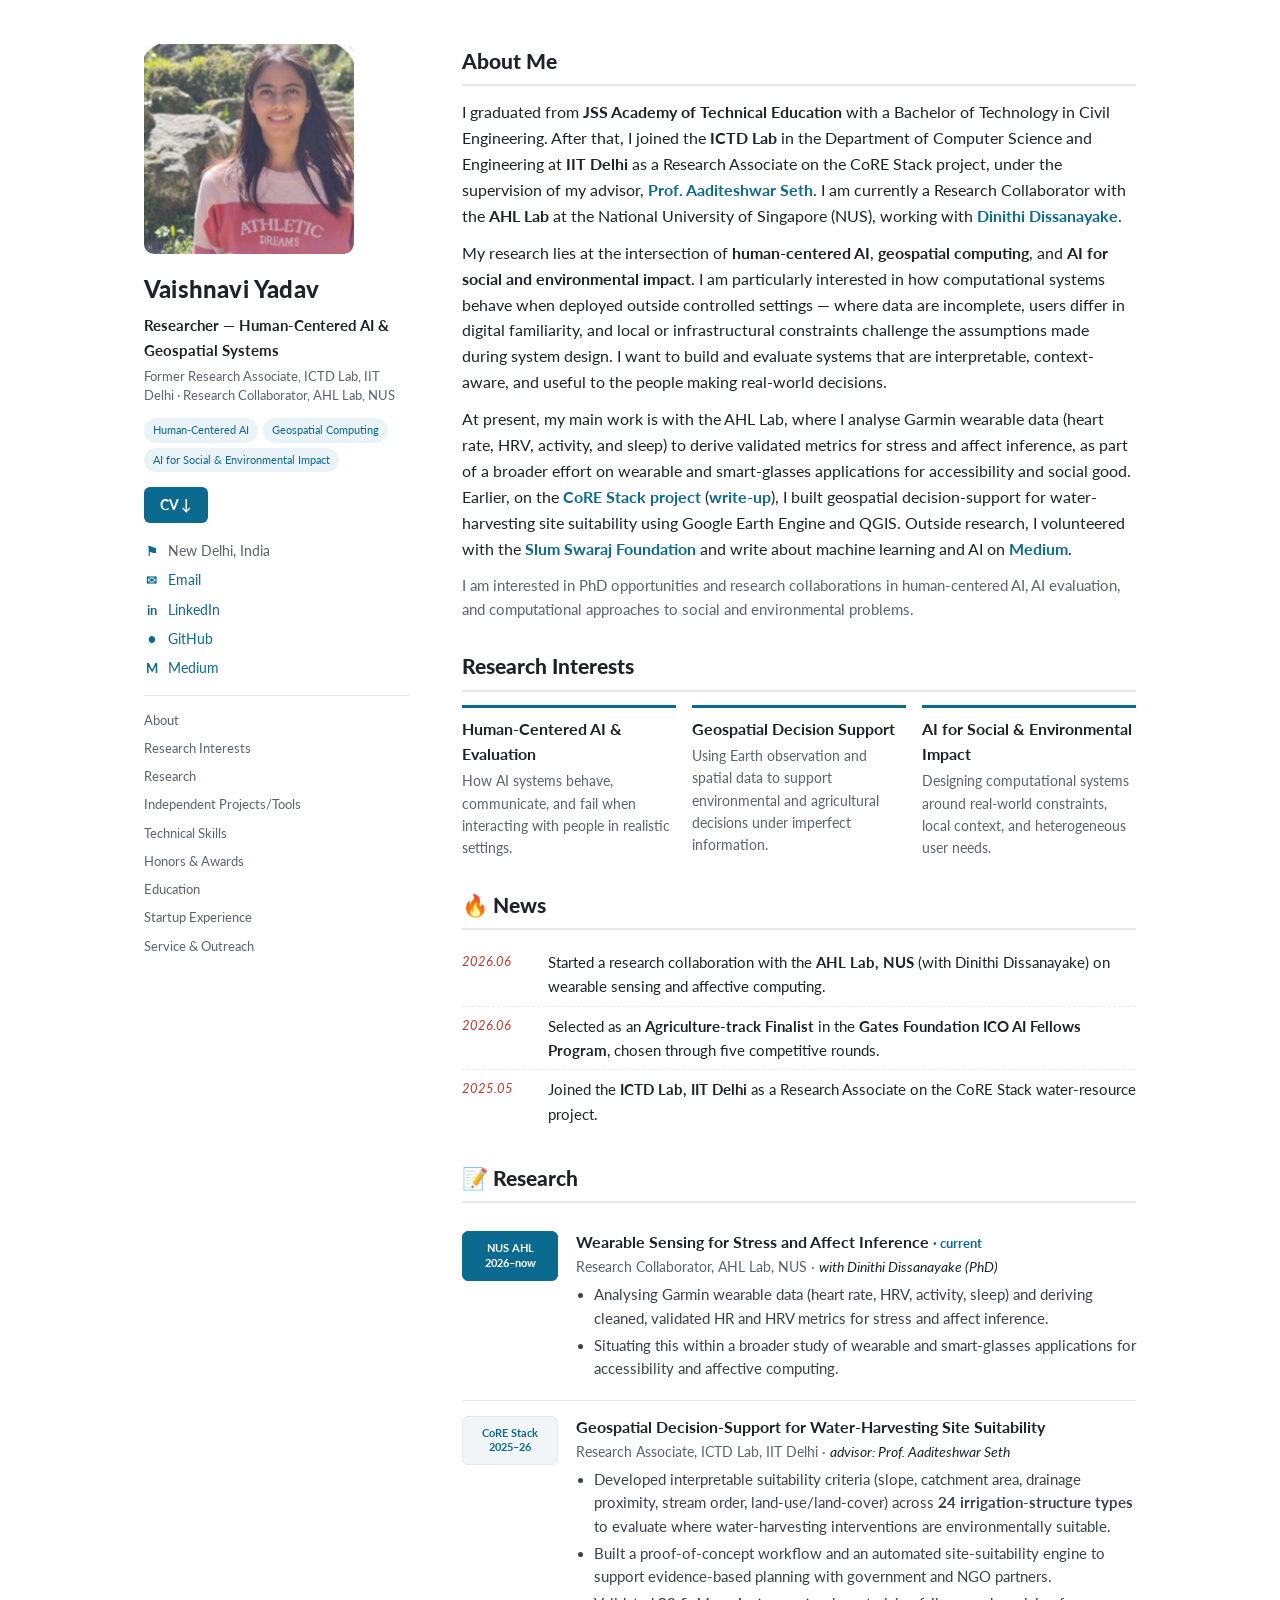
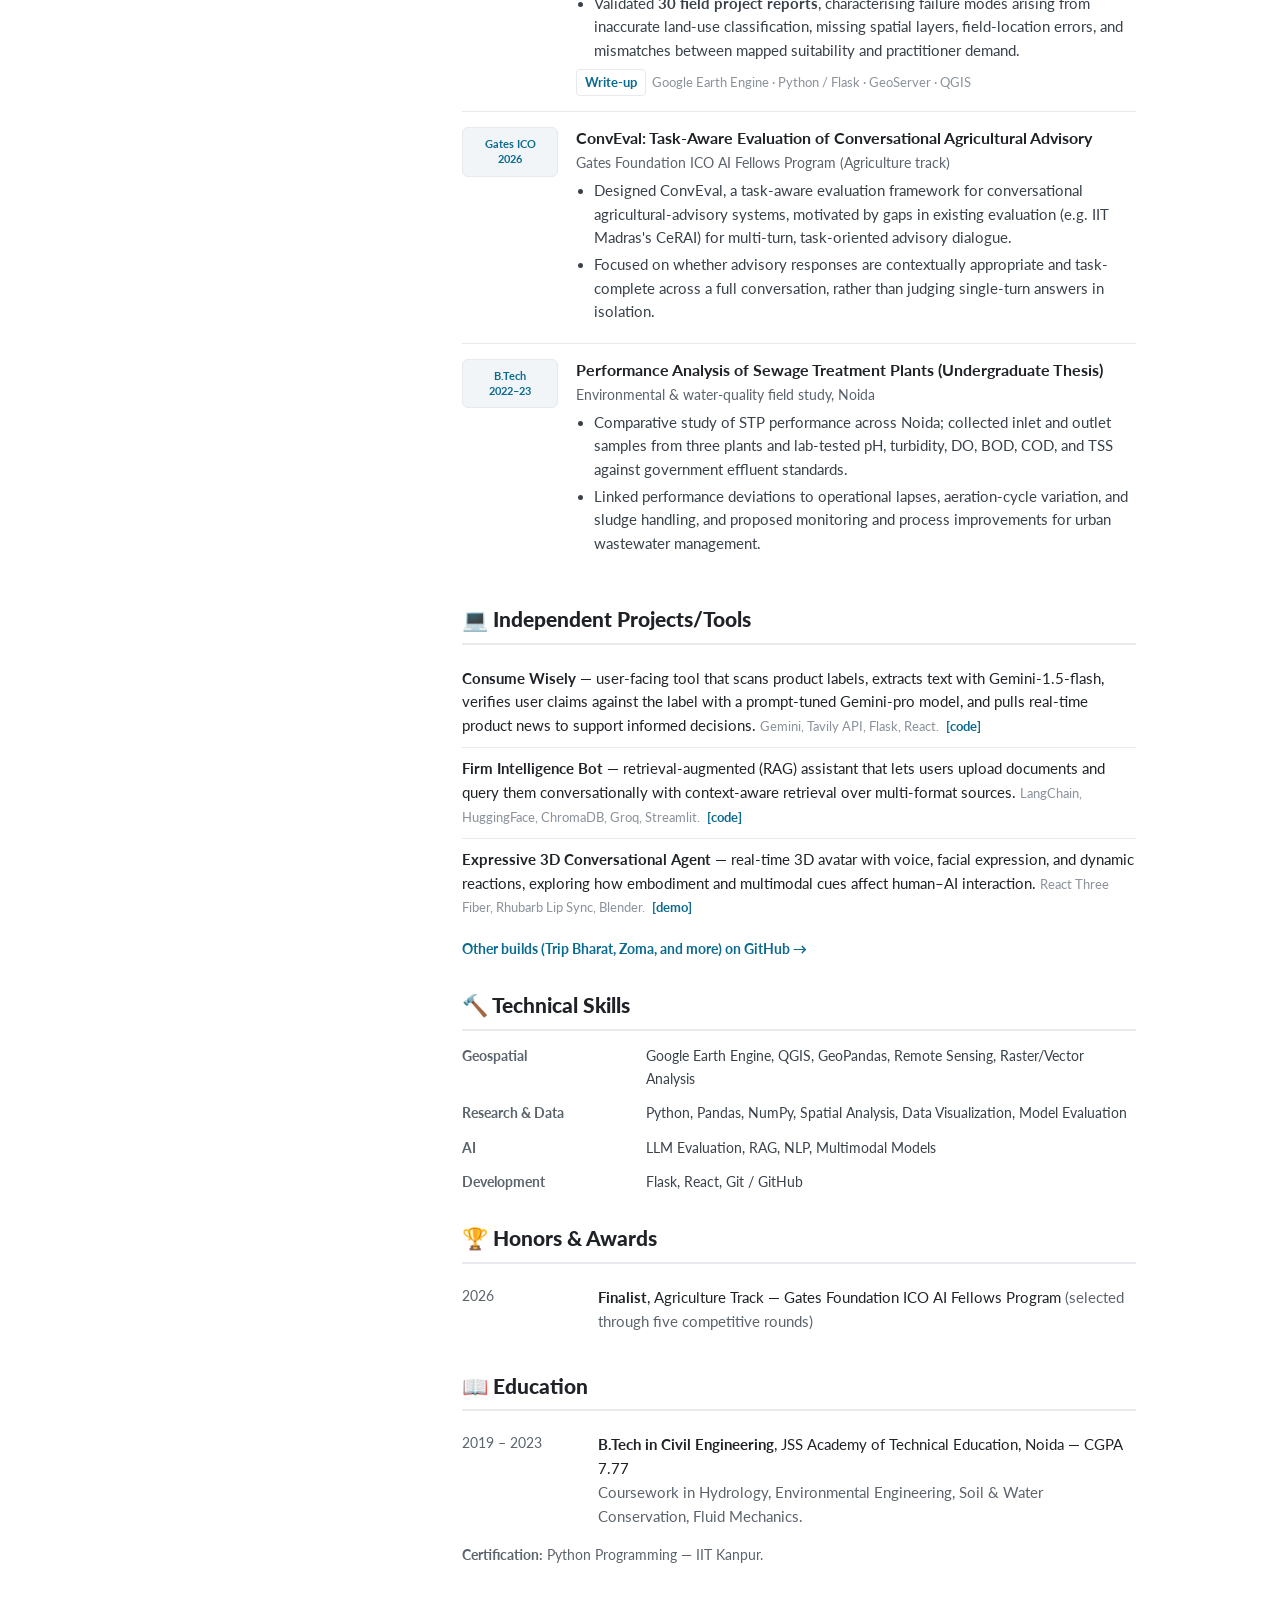
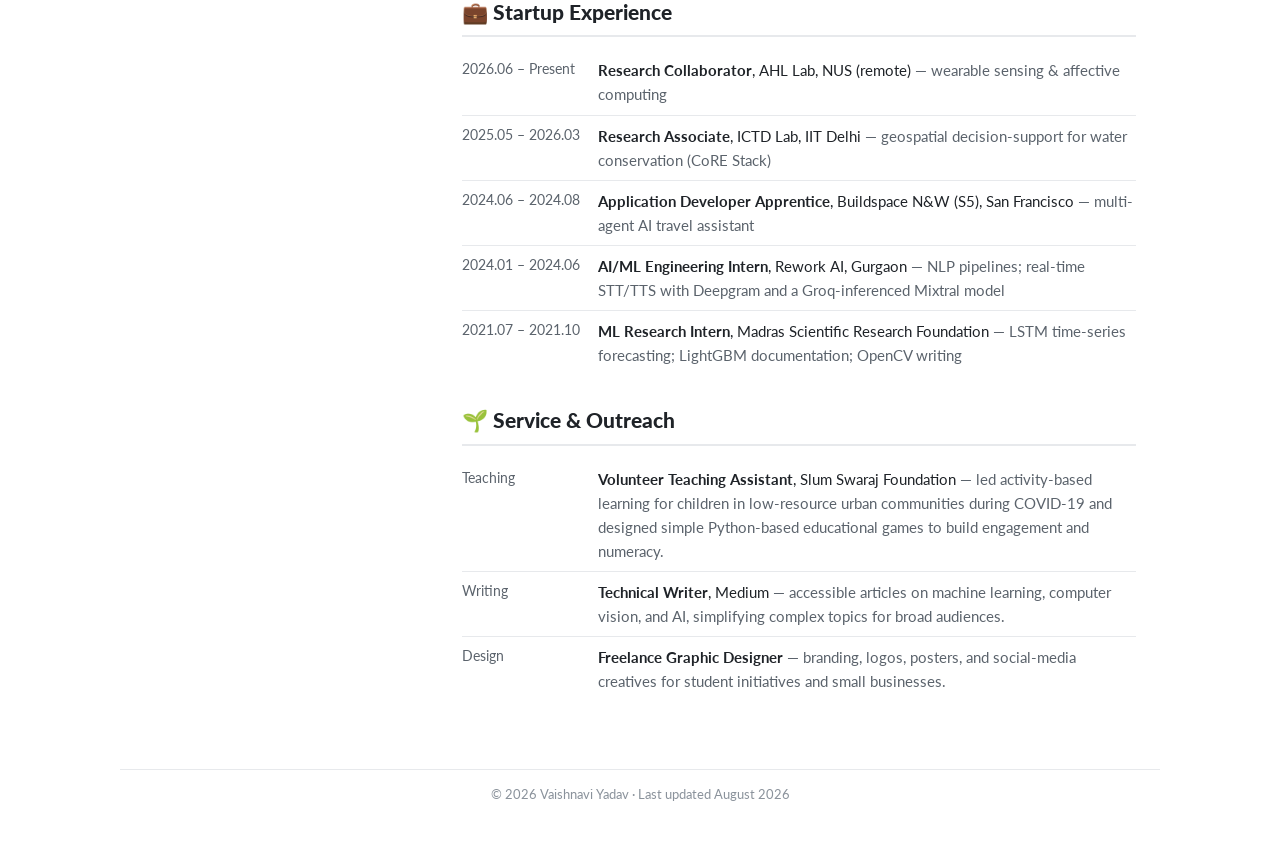
==== commit cc6ea0d5: "Update index.html" ====
--- a/index.html
+++ b/index.html
@@ -153,7 +153,7 @@
       <h2>About Me</h2>
       <p>I graduated from <strong>JSS Academy of Technical Education</strong> with a Bachelor of Technology in Civil Engineering. After that, I joined the <strong>ICTD Lab</strong> in the Department of Computer Science and Engineering at <strong>IIT Delhi</strong> as a Research Associate on the CoRE Stack project, under the supervision of my advisor, <a href="https://www.cse.iitd.ac.in/~aseth/" target="_blank" rel="noopener">Prof. Aaditeshwar Seth</a>. I am currently a Research Collaborator with the <strong>AHL Lab</strong> at the National University of Singapore (NUS), working with <a href="https://dinithidissanayake.com/" target="_blank" rel="noopener">Dinithi Dissanayake</a>.</p>
       <p>My research lies at the intersection of <strong>human-centered AI</strong>, <strong>geospatial computing</strong>, and <strong>AI for social and environmental impact</strong>. I am particularly interested in how computational systems behave when deployed outside controlled settings &mdash; where data are incomplete, users differ in digital familiarity, and local or infrastructural constraints challenge the assumptions made during system design. I want to build and evaluate systems that are interpretable, context-aware, and useful to the people making real-world decisions.</p>
-      <p>At present, my main work is with the AHL Lab, where I analyse Garmin wearable data (heart rate, HRV, activity, and sleep) to derive validated metrics for stress and affect inference, as part of a broader effort on wearable and smart-glasses applications for accessibility and social good. Earlier, on the CoRE Stack project (<a href="https://drive.google.com/file/d/1GQ18PbC00A4pzkMEnFWpH-imYJ1ZmjIB/view?usp=drive_link" target="_blank" rel="noopener">write-up</a>), I built geospatial decision-support for water-harvesting site suitability using Google Earth Engine and QGIS. Outside research, I volunteer with the Slum Swaraj Foundation and write about machine learning and AI on <a href="https://medium.com/@vaishnaviy502" target="_blank" rel="noopener">Medium</a>.</p>
+      <p>At present, my main work is with the AHL Lab, where I analyse Garmin wearable data (heart rate, HRV, activity, and sleep) to derive validated metrics for stress and affect inference, as part of a broader effort on wearable and smart-glasses applications for accessibility and social good. Earlier, on the <a href="https://core-stack.org/" target="_blank" rel="noopener">CoRE Stack project</a> (<a href="https://drive.google.com/file/d/1GQ18PbC00A4pzkMEnFWpH-imYJ1ZmjIB/view?usp=drive_link" target="_blank" rel="noopener">write-up</a>), I built geospatial decision-support for water-harvesting site suitability using Google Earth Engine and QGIS. Outside research, I volunteered with the <a href="https://www.linkedin.com/company/slumswaraj/" target="_blank" rel="noopener">Slum Swaraj Foundation</a> and write about machine learning and AI on <a href="https://medium.com/@vaishnaviy502" target="_blank" rel="noopener">Medium</a>.</p>
       <p style="color:var(--muted);font-size:.94rem">I am interested in PhD opportunities and research collaborations in human-centered AI, AI evaluation, and computational approaches to social and environmental problems.</p>
     </section>
 
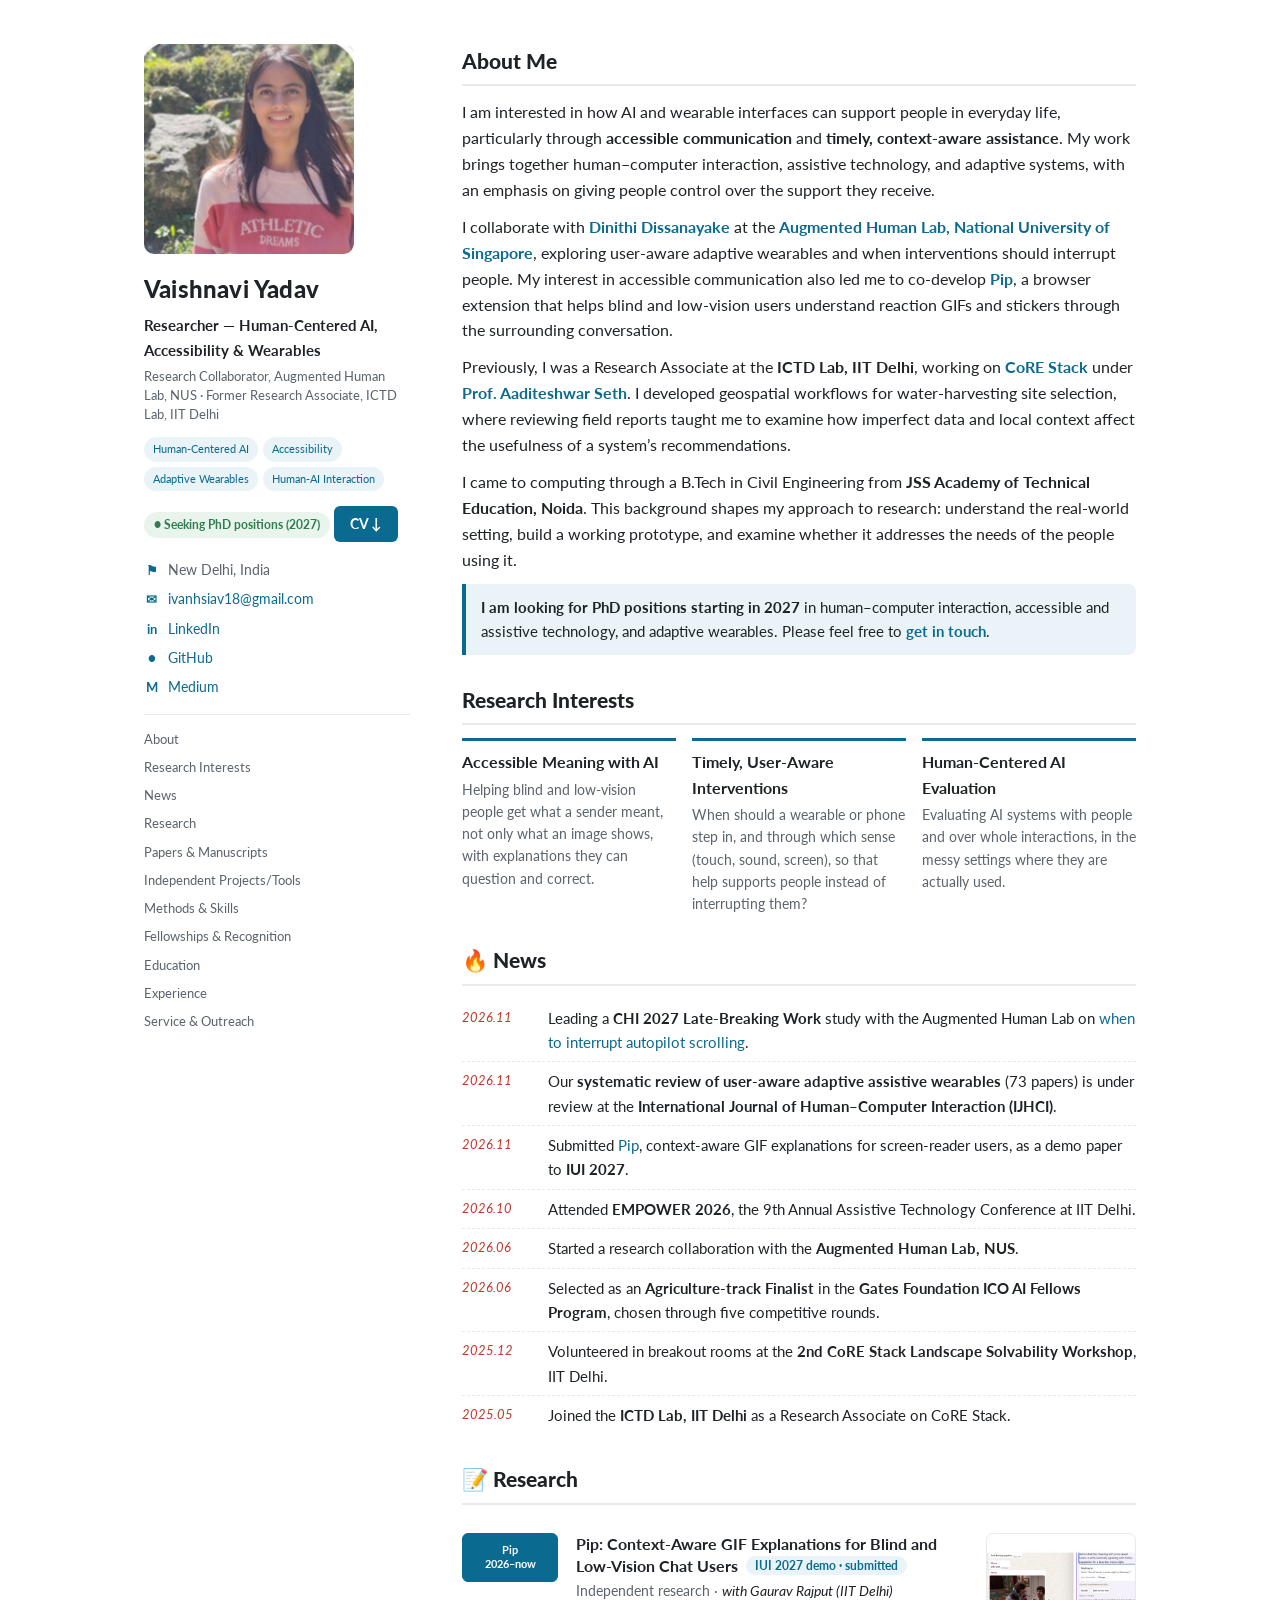
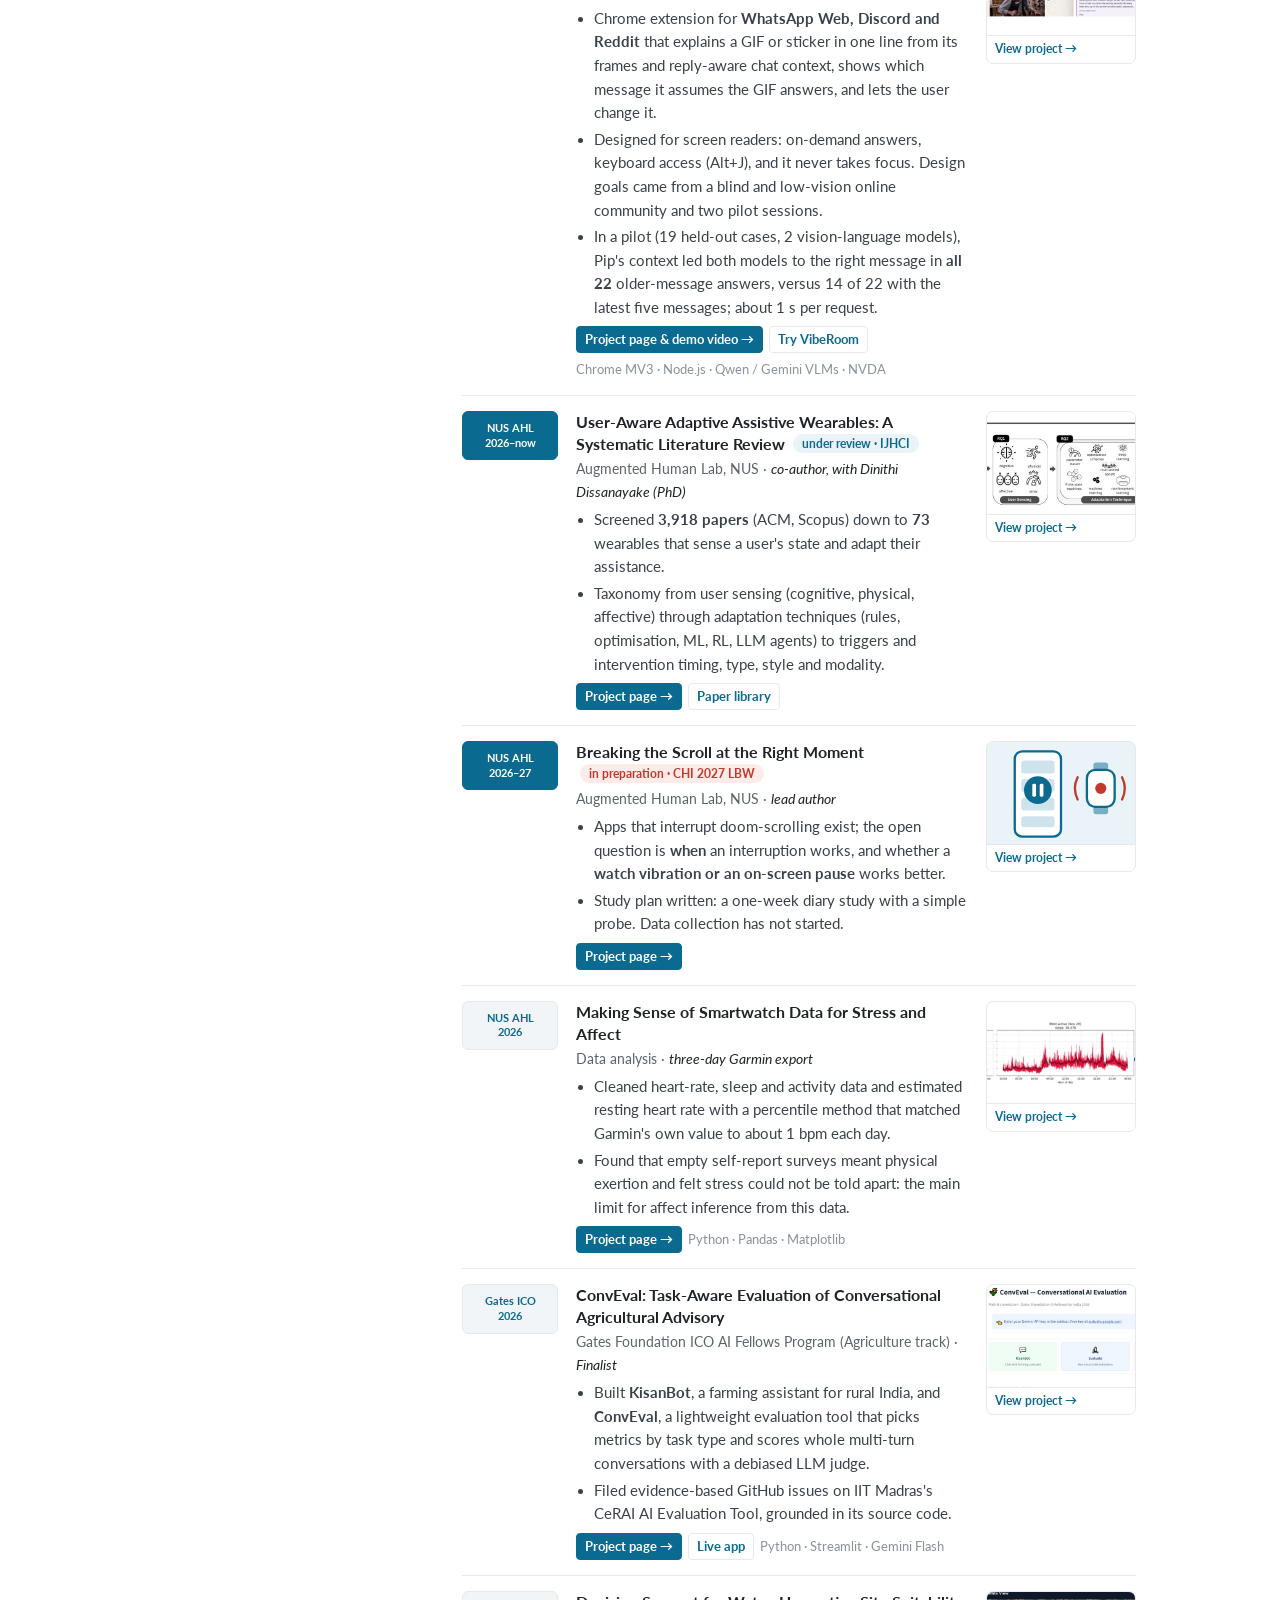
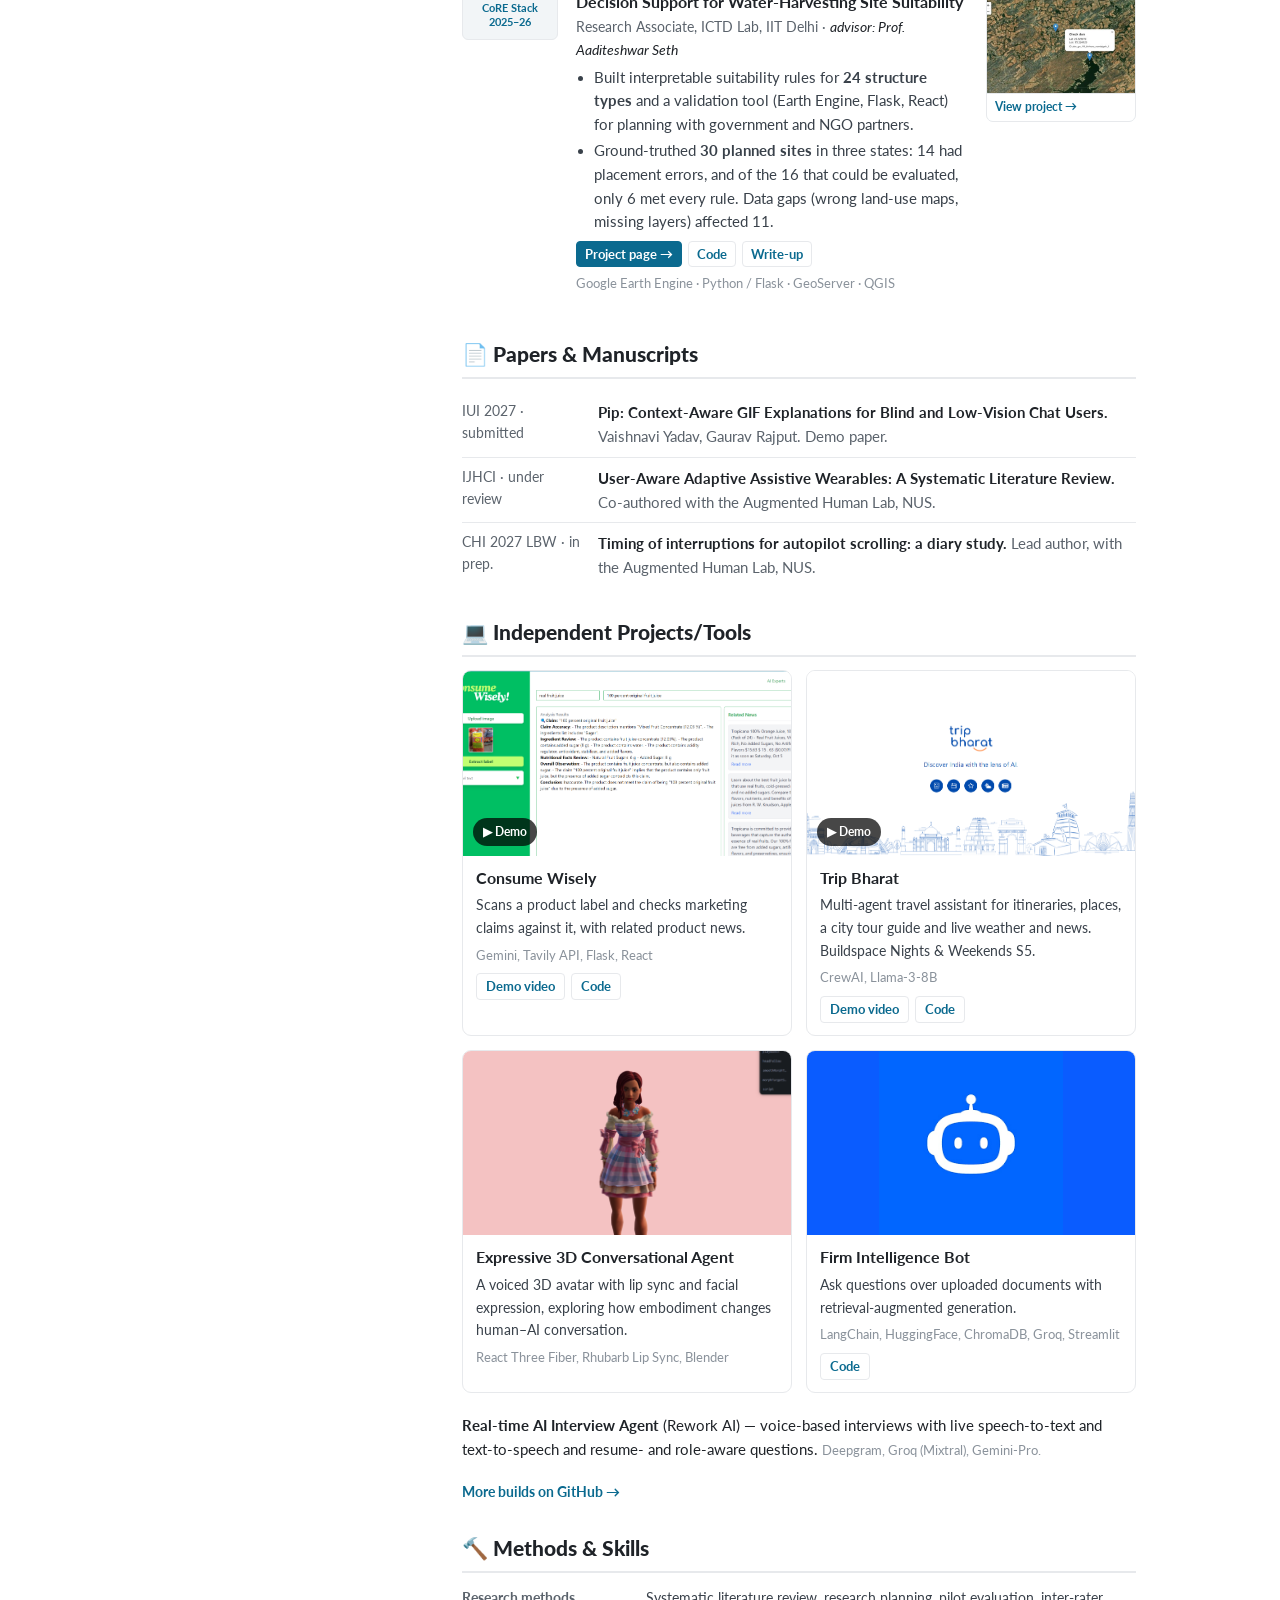
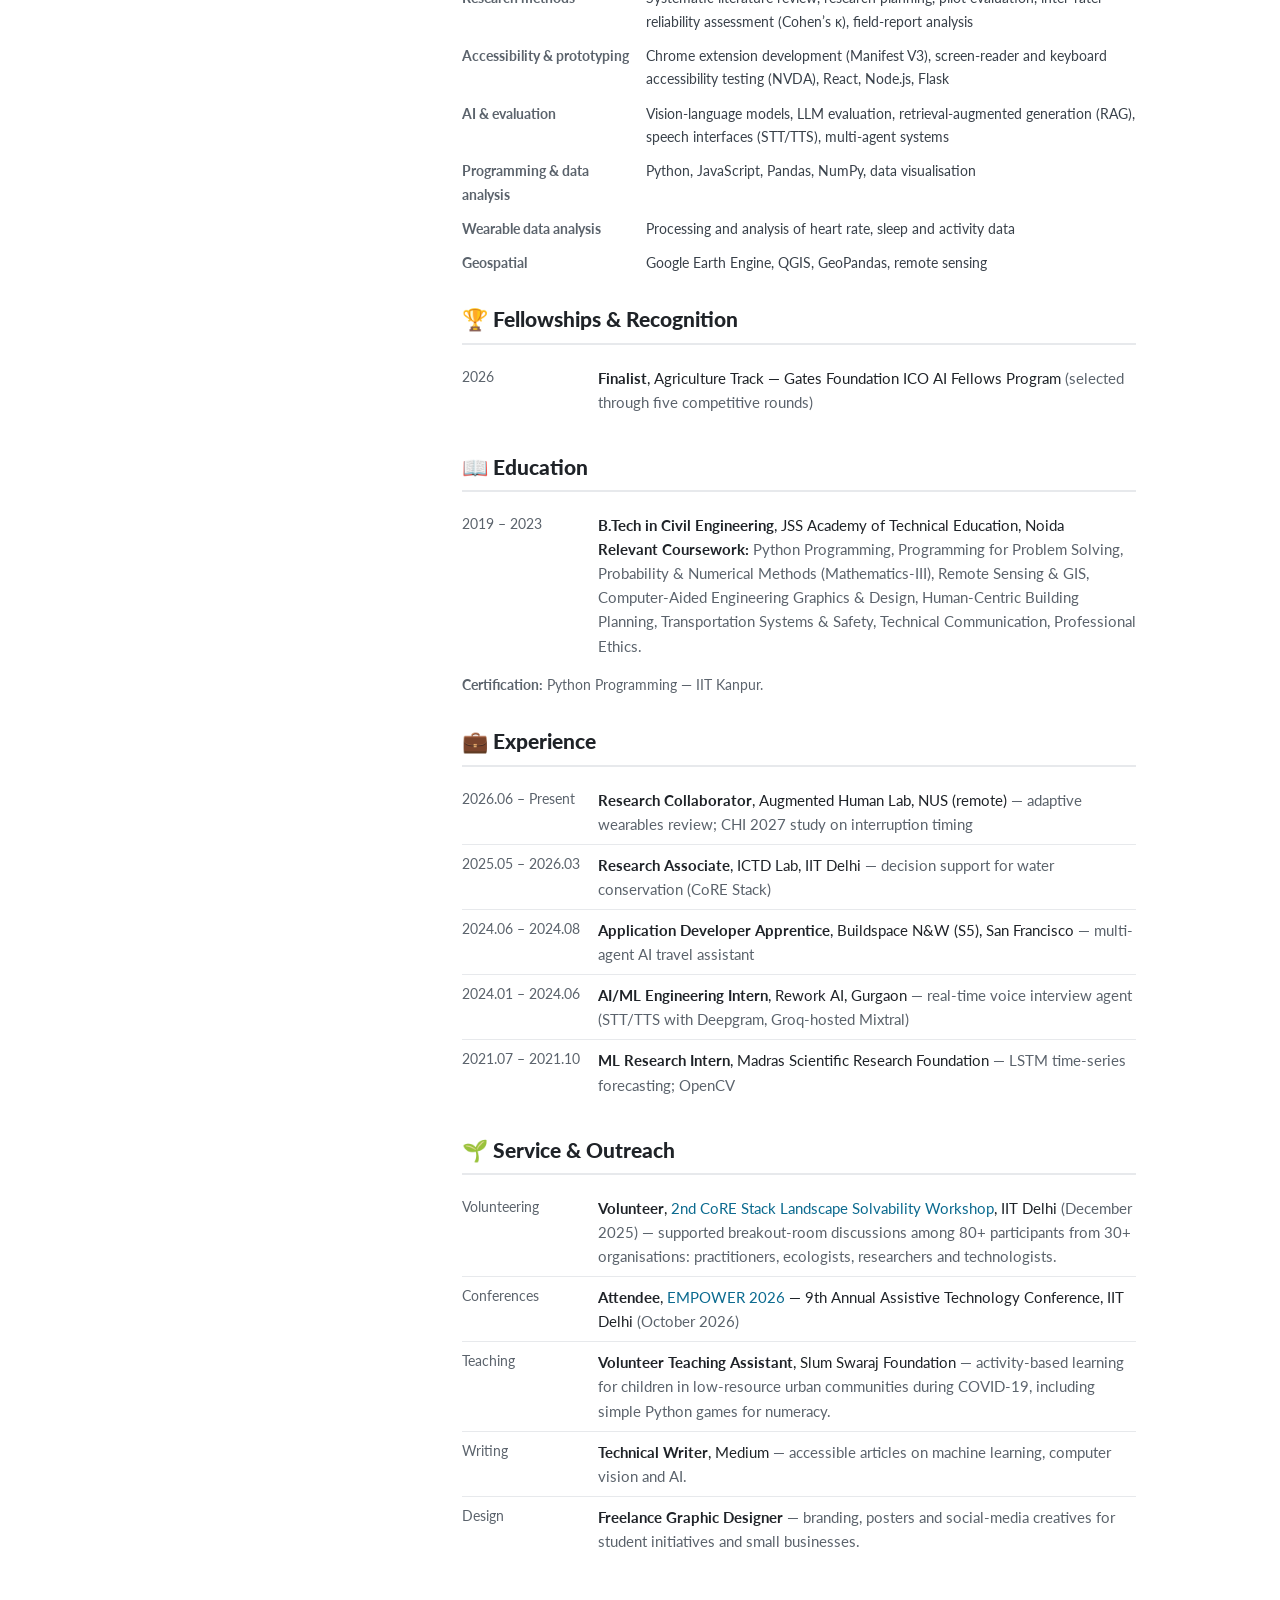
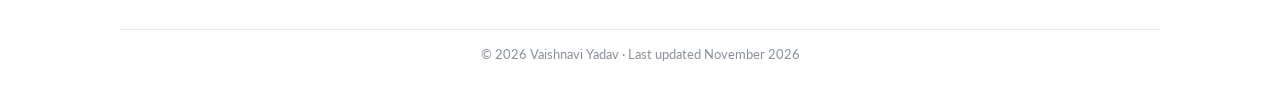
==== commit c0c446d4: "Update portfolio" ====
--- a/index.html
+++ b/index.html
@@ -4,7 +4,7 @@
 <meta charset="UTF-8">
 <meta name="viewport" content="width=device-width, initial-scale=1.0">
 <title>Vaishnavi Yadav</title>
-<meta name="description" content="Vaishnavi Yadav — researcher in human-centered AI and geospatial systems for social and environmental impact.">
+<meta name="description" content="Vaishnavi Yadav — researcher in human-centered AI, accessibility and adaptive wearables. Pip: context-aware GIF explanations for screen-reader users.">
 <link rel="preconnect" href="https://fonts.googleapis.com">
 <link rel="preconnect" href="https://fonts.gstatic.com" crossorigin>
 <link href="https://fonts.googleapis.com/css2?family=Lato:ital,wght@0,300;0,400;0,700;0,900;1,400&display=swap" rel="stylesheet">
@@ -113,6 +113,39 @@
   .skillrow .v{color:#39414a}
 
   footer{max-width:1040px;margin:0 auto;padding:14px 24px 40px;color:var(--faint);font-size:.8rem;text-align:center;border-top:1px solid var(--rule)}
+  .entry h3 a{color:var(--text)}
+  .entry h3 a:hover{color:var(--link)}
+  .entry .plinks a.more{background:var(--chip);color:#fff;border-color:var(--chip)}
+  .entry .plinks a.more:hover{background:var(--link-hover);color:#fff}
+  .status{display:inline-block;font-size:.72rem;font-weight:700;color:var(--chip);background:var(--chip-bg);border-radius:999px;padding:2px 9px;margin-left:4px;vertical-align:2px}
+  .status.wip{color:var(--accent);background:#fbecea}
+  .phd{background:var(--chip-bg);border-left:4px solid var(--chip);border-radius:0 8px 8px 0;padding:11px 15px;font-size:.95rem}
+  .seeking{display:inline-block;font-size:.76rem;font-weight:700;color:#2e7d4f;background:#e8f4ec;border-radius:999px;padding:3px 10px;margin-bottom:12px}
+  .bgrid{display:grid;grid-template-columns:repeat(2,minmax(0,1fr));gap:14px}
+  @media(max-width:620px){.bgrid{grid-template-columns:minmax(0,1fr)}}
+  .bcard{border:1px solid var(--rule);border-radius:9px;overflow:hidden;display:flex;flex-direction:column;transition:box-shadow .18s,transform .18s}
+  .bcard:hover{box-shadow:0 6px 18px rgba(11,106,143,.14);transform:translateY(-2px)}
+  .bimg{position:relative;display:block;background:var(--chip-bg)}
+  .bimg img{display:block;width:100%;aspect-ratio:16/9;object-fit:cover}
+  .play{position:absolute;left:10px;bottom:10px;background:rgba(0,0,0,.72);color:#fff;font-size:.75rem;font-weight:700;padding:4px 10px;border-radius:999px}
+  a.bimg:hover .play{background:var(--accent)}
+  .btxt{padding:10px 13px 12px;font-size:.88rem}
+  .btxt b{display:block;font-size:.98rem}
+  .btxt p{color:#39414a;margin:3px 0 4px}
+  .btxt .tech{color:var(--faint);font-size:.8rem}
+  .blinks{display:flex;gap:6px;margin-top:7px}
+  .blinks a{border:1px solid var(--rule);border-radius:4px;padding:2px 9px;font-weight:700;font-size:.8rem}
+  .blinks a:hover{background:var(--chip-bg);text-decoration:none}
+  @media(prefers-reduced-motion:reduce){.bcard{transition:none}.bcard:hover{transform:none}}
+
+  .withthumb{display:grid;grid-template-columns:minmax(0,1fr) 150px;gap:18px;align-items:start}
+  .pthumb{display:block;border:1px solid var(--rule);border-radius:7px;overflow:hidden;background:var(--chip-bg);
+          transition:transform .18s ease,box-shadow .18s ease}
+  .pthumb img{display:block;width:100%;aspect-ratio:16/11;object-fit:cover}
+  .pthumb:hover,.pthumb:focus-visible{transform:translateY(-2px) scale(1.03);box-shadow:0 6px 18px rgba(11,106,143,.18);text-decoration:none}
+  .pthumb span{display:block;font-size:.72rem;font-weight:700;color:var(--chip);padding:4px 8px;background:#fff;border-top:1px solid var(--rule)}
+  @media(max-width:700px){.withthumb{grid-template-columns:minmax(0,1fr)}.pthumb{order:-1;max-width:260px}}
+  @media(prefers-reduced-motion:reduce){.pthumb{transition:none}.pthumb:hover{transform:none}}
 </style>
 </head>
 <body>
@@ -121,15 +154,16 @@
   <aside>
     <img src="[data-uri]" alt="Vaishnavi Yadav">
     <h1>Vaishnavi Yadav</h1>
-    <div class="role">Researcher — Human-Centered AI &amp; Geospatial Systems</div>
-    <div class="affil">Former Research Associate, ICTD Lab, IIT Delhi &middot; Research Collaborator, AHL Lab, NUS</div>
+    <div class="role">Researcher — Human-Centered AI, Accessibility &amp; Wearables</div>
+    <div class="affil">Research Collaborator, Augmented Human Lab, NUS &middot; Former Research Associate, ICTD Lab, IIT Delhi</div>
     <div class="areas">
-      <span>Human-Centered AI</span><span>Geospatial Computing</span><span>AI for Social &amp; Environmental Impact</span>
+      <span>Human-Centered AI</span><span>Accessibility</span><span>Adaptive Wearables</span><span>Human-AI Interaction</span>
     </div>
-    <a class="cvbtn" href="Vaishnavi_Yadav_CV.pdf" target="_blank" rel="noopener">CV &#8595;</a>
+    <div class="seeking">&#9679; Seeking PhD positions (2027)</div>
+    <a class="cvbtn" href="https://drive.google.com/file/d/1w6bx-Vf0y0cSp_P8vpgELmScnoAevKet/view?usp=sharing" target="_blank" rel="noopener">CV &#8595;</a>
     <ul class="contact">
       <li><span class="ic">&#9873;</span> New Delhi, India</li>
-      <li><span class="ic">&#9993;</span> <a href="mailto:ivanhsiav18@gmail.com">Email</a></li>
+      <li><span class="ic">&#9993;</span> <a href="mailto:ivanhsiav18@gmail.com">ivanhsiav18@gmail.com</a></li>
       <li><span class="ic">in</span> <a href="https://www.linkedin.com/in/vaishnaviy18/" target="_blank" rel="noopener">LinkedIn</a></li>
       <li><span class="ic">&#9679;</span> <a href="https://github.com/Vaishnavi-cyber-blip" target="_blank" rel="noopener">GitHub</a></li>
       <li><span class="ic">M</span> <a href="https://medium.com/@vaishnaviy502" target="_blank" rel="noopener">Medium</a></li>
@@ -137,12 +171,14 @@
     <nav class="jump">
       <a href="#about">About</a>
       <a href="#interests">Research Interests</a>
+      <a href="#news">News</a>
       <a href="#research">Research</a>
+      <a href="#publications">Papers &amp; Manuscripts</a>
       <a href="#projects">Independent Projects/Tools</a>
-      <a href="#skills">Technical Skills</a>
-      <a href="#honors">Honors &amp; Awards</a>
+      <a href="#skills">Methods &amp; Skills</a>
+      <a href="#honors">Fellowships &amp; Recognition</a>
       <a href="#education">Education</a>
-      <a href="#experience">Startup Experience</a>
+      <a href="#experience">Experience</a>
       <a href="#service">Service &amp; Outreach</a>
     </nav>
   </aside>
@@ -151,26 +187,27 @@
 
     <section id="about">
       <h2>About Me</h2>
-      <p>I graduated from <strong>JSS Academy of Technical Education</strong> with a Bachelor of Technology in Civil Engineering. After that, I joined the <strong>ICTD Lab</strong> in the Department of Computer Science and Engineering at <strong>IIT Delhi</strong> as a Research Associate on the CoRE Stack project, under the supervision of my advisor, <a href="https://www.cse.iitd.ac.in/~aseth/" target="_blank" rel="noopener">Prof. Aaditeshwar Seth</a>. I am currently a Research Collaborator with the <strong>AHL Lab</strong> at the National University of Singapore (NUS), working with <a href="https://dinithidissanayake.com/" target="_blank" rel="noopener">Dinithi Dissanayake</a>.</p>
-      <p>My research lies at the intersection of <strong>human-centered AI</strong>, <strong>geospatial computing</strong>, and <strong>AI for social and environmental impact</strong>. I am particularly interested in how computational systems behave when deployed outside controlled settings &mdash; where data are incomplete, users differ in digital familiarity, and local or infrastructural constraints challenge the assumptions made during system design. I want to build and evaluate systems that are interpretable, context-aware, and useful to the people making real-world decisions.</p>
-      <p>At present, my main work is with the AHL Lab, where I analyse Garmin wearable data (heart rate, HRV, activity, and sleep) to derive validated metrics for stress and affect inference, as part of a broader effort on wearable and smart-glasses applications for accessibility and social good. Earlier, on the <a href="https://core-stack.org/" target="_blank" rel="noopener">CoRE Stack project</a> (<a href="https://drive.google.com/file/d/1GQ18PbC00A4pzkMEnFWpH-imYJ1ZmjIB/view?usp=drive_link" target="_blank" rel="noopener">write-up</a>), I built geospatial decision-support for water-harvesting site suitability using Google Earth Engine and QGIS. Outside research, I volunteered with the <a href="https://www.linkedin.com/company/slumswaraj/" target="_blank" rel="noopener">Slum Swaraj Foundation</a> and write about machine learning and AI on <a href="https://medium.com/@vaishnaviy502" target="_blank" rel="noopener">Medium</a>.</p>
-      <p style="color:var(--muted);font-size:.94rem">I am interested in PhD opportunities and research collaborations in human-centered AI, AI evaluation, and computational approaches to social and environmental problems.</p>
+      <p>I am interested in how AI and wearable interfaces can support people in everyday life, particularly through <strong>accessible communication</strong> and <strong>timely, context-aware assistance</strong>. My work brings together human&ndash;computer interaction, assistive technology, and adaptive systems, with an emphasis on giving people control over the support they receive.</p>
+      <p>I collaborate with <a href="https://dinithidissanayake.com/" target="_blank" rel="noopener">Dinithi Dissanayake</a> at the <a href="https://ahlab.org/" target="_blank" rel="noopener">Augmented Human Lab, National University of Singapore</a>, exploring user-aware adaptive wearables and when interventions should interrupt people. My interest in accessible communication also led me to co-develop <a href="projects/pip.html">Pip</a>, a browser extension that helps blind and low-vision users understand reaction GIFs and stickers through the surrounding conversation.</p>
+      <p>Previously, I was a Research Associate at the <strong>ICTD Lab, IIT Delhi</strong>, working on <a href="projects/core-stack.html">CoRE Stack</a> under <a href="https://www.cse.iitd.ac.in/~aseth/" target="_blank" rel="noopener">Prof. Aaditeshwar Seth</a>. I developed geospatial workflows for water-harvesting site selection, where reviewing field reports taught me to examine how imperfect data and local context affect the usefulness of a system&rsquo;s recommendations.</p>
+      <p>I came to computing through a B.Tech in Civil Engineering from <strong>JSS Academy of Technical Education, Noida</strong>. This background shapes my approach to research: understand the real-world setting, build a working prototype, and examine whether it addresses the needs of the people using it.</p>
+      <p class="phd"><strong>I am looking for PhD positions starting in 2027</strong> in human&ndash;computer interaction, accessible and assistive technology, and adaptive wearables. Please feel free to <a href="mailto:ivanhsiav18@gmail.com">get in touch</a>.</p>
     </section>
 
     <section id="interests">
       <h2>Research Interests</h2>
       <div class="interests">
         <div class="interest">
-          <h3>Human-Centered AI &amp; Evaluation</h3>
-          <p>How AI systems behave, communicate, and fail when interacting with people in realistic settings.</p>
+          <h3>Accessible Meaning with AI</h3>
+          <p>Helping blind and low-vision people get what a sender meant, not only what an image shows, with explanations they can question and correct.</p>
         </div>
         <div class="interest">
-          <h3>Geospatial Decision Support</h3>
-          <p>Using Earth observation and spatial data to support environmental and agricultural decisions under imperfect information.</p>
+          <h3>Timely, User-Aware Interventions</h3>
+          <p>When should a wearable or phone step in, and through which sense (touch, sound, screen), so that help supports people instead of interrupting them?</p>
         </div>
         <div class="interest">
-          <h3>AI for Social &amp; Environmental Impact</h3>
-          <p>Designing computational systems around real-world constraints, local context, and heterogeneous user needs.</p>
+          <h3>Human-Centered AI Evaluation</h3>
+          <p>Evaluating AI systems with people and over whole interactions, in the messy settings where they are actually used.</p>
         </div>
       </div>
     </section>
@@ -178,9 +215,14 @@
     <section id="news">
       <h2>&#128293; News</h2>
       <ul class="news">
-        <li><span class="date">2026.06</span><span>Started a research collaboration with the <strong>AHL Lab, NUS</strong> (with Dinithi Dissanayake) on wearable sensing and affective computing.</span></li>
+        <li><span class="date">2026.11</span><span>Leading a <strong>CHI 2027 Late-Breaking Work</strong> study with the Augmented Human Lab on <a href="projects/scroll-timing.html">when to interrupt autopilot scrolling</a>.</span></li>
+        <li><span class="date">2026.11</span><span>Our <strong>systematic review of user-aware adaptive assistive wearables</strong> (73 papers) is under review at the <strong>International Journal of Human&ndash;Computer Interaction (IJHCI)</strong>.</span></li>
+        <li><span class="date">2026.11</span><span>Submitted <a href="projects/pip.html">Pip</a>, context-aware GIF explanations for screen-reader users, as a demo paper to <strong>IUI 2027</strong>.</span></li>
+        <li><span class="date">2026.10</span><span>Attended <strong>EMPOWER 2026</strong>, the 9th Annual Assistive Technology Conference at IIT Delhi.</span></li>
+        <li><span class="date">2026.06</span><span>Started a research collaboration with the <strong>Augmented Human Lab, NUS</strong>.</span></li>
         <li><span class="date">2026.06</span><span>Selected as an <strong>Agriculture-track Finalist</strong> in the <strong>Gates Foundation ICO AI Fellows Program</strong>, chosen through five competitive rounds.</span></li>
-        <li><span class="date">2025.05</span><span>Joined the <strong>ICTD Lab, IIT Delhi</strong> as a Research Associate on the CoRE Stack water-resource project.</span></li>
+        <li><span class="date">2025.12</span><span>Volunteered in breakout rooms at the <strong>2nd CoRE Stack Landscape Solvability Workshop</strong>, IIT Delhi.</span></li>
+        <li><span class="date">2025.05</span><span>Joined the <strong>ICTD Lab, IIT Delhi</strong> as a Research Associate on CoRE Stack.</span></li>
       </ul>
     </section>
 
@@ -188,81 +230,165 @@
       <h2>&#128221; Research</h2>
 
       <div class="entry">
+        <div class="badge cur">Pip<br>2026&ndash;now</div>
+        <div class="withthumb"><div>
+          <h3><a href="projects/pip.html">Pip: Context-Aware GIF Explanations for Blind and Low-Vision Chat Users</a> <span class="status">IUI 2027 demo &middot; submitted</span></h3>
+          <div class="meta">Independent research &middot; <em>with Gaurav Rajput (IIT Delhi)</em></div>
+          <ul>
+            <li>Chrome extension for <strong>WhatsApp Web, Discord and Reddit</strong> that explains a GIF or sticker in one line from its frames and reply-aware chat context, shows which message it assumes the GIF answers, and lets the user change it.</li>
+            <li>Designed for screen readers: on-demand answers, keyboard access (Alt+J), and it never takes focus. Design goals came from a blind and low-vision online community and two pilot sessions.</li>
+            <li>In a pilot (19 held-out cases, 2 vision-language models), Pip's context led both models to the right message in <strong>all 22</strong> older-message answers, versus 14 of 22 with the latest five messages; about 1 s per request.</li>
+          </ul>
+          <div class="plinks">
+            <a class="more" href="projects/pip.html">Project page &amp; demo video &#8594;</a>
+            <a href="https://pip-start.onrender.com/" target="_blank" rel="noopener">Try VibeRoom</a>
+            <span class="stack">Chrome MV3 &middot; Node.js &middot; Qwen / Gemini VLMs &middot; NVDA</span>
+          </div>
+          </div>
+          <a class="pthumb" href="projects/pip.html" aria-label="Open project page"><img src="media/thumbs/pip.jpg" alt="Pip's panel explaining a GIF in a WhatsApp chat" loading="lazy"><span>View project &#8594;</span></a>
+        </div>
+      </div>
+
+      <div class="entry">
         <div class="badge cur">NUS&nbsp;AHL<br>2026&ndash;now</div>
-        <div>
-          <h3>Wearable Sensing for Stress and Affect Inference <span style="font-weight:700;color:var(--chip);font-size:.8rem">&middot; current</span></h3>
-          <div class="meta">Research Collaborator, AHL Lab, NUS &middot; <em>with Dinithi Dissanayake (PhD)</em></div>
-          <ul>
-            <li>Analysing Garmin wearable data (heart rate, HRV, activity, sleep) and deriving cleaned, validated HR and HRV metrics for stress and affect inference.</li>
-            <li>Situating this within a broader study of wearable and smart-glasses applications for accessibility and affective computing.</li>
-          </ul>
+        <div class="withthumb"><div>
+          <h3><a href="projects/adaptive-wearables-review.html">User-Aware Adaptive Assistive Wearables: A Systematic Literature Review</a> <span class="status">under review &middot; IJHCI</span></h3>
+          <div class="meta">Augmented Human Lab, NUS &middot; <em>co-author, with Dinithi Dissanayake (PhD)</em></div>
+          <ul>
+            <li>Screened <strong>3,918 papers</strong> (ACM, Scopus) down to <strong>73</strong> wearables that sense a user's state and adapt their assistance.</li>
+            <li>Taxonomy from user sensing (cognitive, physical, affective) through adaptation techniques (rules, optimisation, ML, RL, LLM agents) to triggers and intervention timing, type, style and modality.</li>
+          </ul>
+          <div class="plinks">
+            <a class="more" href="projects/adaptive-wearables-review.html">Project page &#8594;</a>
+            <a href="https://slruaaaws-repo.github.io/SLR/" target="_blank" rel="noopener">Paper library</a>
+          </div>
+          </div>
+          <a class="pthumb" href="projects/adaptive-wearables-review.html" aria-label="Open project page"><img src="media/thumbs/review.jpg" alt="Part of the review taxonomy: user sensing and adaptation techniques" loading="lazy"><span>View project &#8594;</span></a>
+        </div>
+      </div>
+
+      <div class="entry">
+        <div class="badge cur">NUS&nbsp;AHL<br>2026&ndash;27</div>
+        <div class="withthumb"><div>
+          <h3><a href="projects/scroll-timing.html">Breaking the Scroll at the Right Moment</a> <span class="status wip">in preparation &middot; CHI 2027 LBW</span></h3>
+          <div class="meta">Augmented Human Lab, NUS &middot; <em>lead author</em></div>
+          <ul>
+            <li>Apps that interrupt doom-scrolling exist; the open question is <strong>when</strong> an interruption works, and whether a <strong>watch vibration or an on-screen pause</strong> works better.</li>
+            <li>Study plan written: a one-week diary study with a simple probe. Data collection has not started.</li>
+          </ul>
+          <div class="plinks"><a class="more" href="projects/scroll-timing.html">Project page &#8594;</a></div>
+          </div>
+          <a class="pthumb" href="projects/scroll-timing.html" aria-label="Open project page"><img src="media/thumbs/scroll.svg" alt="Illustration: a phone feed with a pause button and a vibrating watch" loading="lazy"><span>View project &#8594;</span></a>
+        </div>
+      </div>
+
+      <div class="entry">
+        <div class="badge">NUS&nbsp;AHL<br>2026</div>
+        <div class="withthumb"><div>
+          <h3><a href="projects/smartwatch-data.html">Making Sense of Smartwatch Data for Stress and Affect</a></h3>
+          <div class="meta">Data analysis &middot; <em>three-day Garmin export</em></div>
+          <ul>
+            <li>Cleaned heart-rate, sleep and activity data and estimated resting heart rate with a percentile method that matched Garmin's own value to about 1 bpm each day.</li>
+            <li>Found that empty self-report surveys meant physical exertion and felt stress could not be told apart: the main limit for affect inference from this data.</li>
+          </ul>
+          <div class="plinks"><a class="more" href="projects/smartwatch-data.html">Project page &#8594;</a><span class="stack">Python &middot; Pandas &middot; Matplotlib</span></div>
+          </div>
+          <a class="pthumb" href="projects/smartwatch-data.html" aria-label="Open project page"><img src="media/thumbs/smartwatch.jpg" alt="Heart-rate chart for the most active day" loading="lazy"><span>View project &#8594;</span></a>
+        </div>
+      </div>
+
+      <div class="entry">
+        <div class="badge">Gates&nbsp;ICO<br>2026</div>
+        <div class="withthumb"><div>
+          <h3><a href="projects/conveval.html">ConvEval: Task-Aware Evaluation of Conversational Agricultural Advisory</a></h3>
+          <div class="meta">Gates Foundation ICO AI Fellows Program (Agriculture track) &middot; <em>Finalist</em></div>
+          <ul>
+            <li>Built <strong>KisanBot</strong>, a farming assistant for rural India, and <strong>ConvEval</strong>, a lightweight evaluation tool that picks metrics by task type and scores whole multi-turn conversations with a debiased LLM judge.</li>
+            <li>Filed evidence-based GitHub issues on IIT Madras's CeRAI AI Evaluation Tool, grounded in its source code.</li>
+          </ul>
+          <div class="plinks">
+            <a class="more" href="projects/conveval.html">Project page &#8594;</a>
+            <a href="https://kissanbot-4sx33czhcknbhc7w9zzixc.streamlit.app/" target="_blank" rel="noopener">Live app</a>
+            <span class="stack">Python &middot; Streamlit &middot; Gemini Flash</span>
+          </div>
+          </div>
+          <a class="pthumb" href="projects/conveval.html" aria-label="Open project page"><img src="media/thumbs/conveval.jpg" alt="ConvEval app home screen" loading="lazy"><span>View project &#8594;</span></a>
         </div>
       </div>
 
       <div class="entry">
         <div class="badge">CoRE&nbsp;Stack<br>2025&ndash;26</div>
-        <div>
-          <h3>Geospatial Decision-Support for Water-Harvesting Site Suitability</h3>
+        <div class="withthumb"><div>
+          <h3><a href="projects/core-stack.html">Decision Support for Water-Harvesting Site Suitability</a></h3>
           <div class="meta">Research Associate, ICTD Lab, IIT Delhi &middot; <em>advisor: Prof. Aaditeshwar Seth</em></div>
           <ul>
-            <li>Developed interpretable suitability criteria (slope, catchment area, drainage proximity, stream order, land-use/land-cover) across <strong>24 irrigation-structure types</strong> to evaluate where water-harvesting interventions are environmentally suitable.</li>
-            <li>Built a proof-of-concept workflow and an automated site-suitability engine to support evidence-based planning with government and NGO partners.</li>
-            <li>Validated <strong>30 field project reports</strong>, characterising failure modes arising from inaccurate land-use classification, missing spatial layers, field-location errors, and mismatches between mapped suitability and practitioner demand.</li>
+            <li>Built interpretable suitability rules for <strong>24 structure types</strong> and a validation tool (Earth Engine, Flask, React) for planning with government and NGO partners.</li>
+            <li>Ground-truthed <strong>30 planned sites</strong> in three states: 14 had placement errors, and of the 16 that could be evaluated, only 6 met every rule. Data gaps (wrong land-use maps, missing layers) affected 11.</li>
           </ul>
           <div class="plinks">
+            <a class="more" href="projects/core-stack.html">Project page &#8594;</a>
+            <a href="https://github.com/Vaishnavi-cyber-blip/core-site-suitability" target="_blank" rel="noopener">Code</a>
             <a href="https://drive.google.com/file/d/1GQ18PbC00A4pzkMEnFWpH-imYJ1ZmjIB/view?usp=drive_link" target="_blank" rel="noopener">Write-up</a>
             <span class="stack">Google Earth Engine &middot; Python / Flask &middot; GeoServer &middot; QGIS</span>
           </div>
-        </div>
-      </div>
-
-      <div class="entry">
-        <div class="badge">Gates&nbsp;ICO<br>2026</div>
-        <div>
-          <h3>ConvEval: Task-Aware Evaluation of Conversational Agricultural Advisory</h3>
-          <div class="meta">Gates Foundation ICO AI Fellows Program (Agriculture track)</div>
-          <ul>
-            <li>Designed ConvEval, a task-aware evaluation framework for conversational agricultural-advisory systems, motivated by gaps in existing evaluation (e.g. IIT Madras's CeRAI) for multi-turn, task-oriented advisory dialogue.</li>
-            <li>Focused on whether advisory responses are contextually appropriate and task-complete across a full conversation, rather than judging single-turn answers in isolation.</li>
-          </ul>
-        </div>
-      </div>
-
-      <div class="entry">
-        <div class="badge">B.Tech<br>2022&ndash;23</div>
-        <div>
-          <h3>Performance Analysis of Sewage Treatment Plants (Undergraduate Thesis)</h3>
-          <div class="meta">Environmental &amp; water-quality field study, Noida</div>
-          <ul>
-            <li>Comparative study of STP performance across Noida; collected inlet and outlet samples from three plants and lab-tested pH, turbidity, DO, BOD, COD, and TSS against government effluent standards.</li>
-            <li>Linked performance deviations to operational lapses, aeration-cycle variation, and sludge handling, and proposed monitoring and process improvements for urban wastewater management.</li>
-          </ul>
-        </div>
-      </div>
+          </div>
+          <a class="pthumb" href="projects/core-stack.html" aria-label="Open project page"><img src="media/thumbs/core-stack.jpg" alt="Satellite map with proposed structure sites" loading="lazy"><span>View project &#8594;</span></a>
+        </div>
+      </div>
+    </section>
+
+    <section id="publications">
+      <h2>&#128196; Papers &amp; Manuscripts</h2>
+      <ul class="simple">
+        <li><span class="date">IUI 2027 &middot; submitted</span><span class="what"><strong>Pip: Context-Aware GIF Explanations for Blind and Low-Vision Chat Users.</strong> <span>Vaishnavi Yadav, Gaurav Rajput. Demo paper.</span></span></li>
+        <li><span class="date">IJHCI &middot; under review</span><span class="what"><strong>User-Aware Adaptive Assistive Wearables: A Systematic Literature Review.</strong> <span>Co-authored with the Augmented Human Lab, NUS.</span></span></li>
+        <li><span class="date">CHI 2027 LBW &middot; in prep.</span><span class="what"><strong>Timing of interruptions for autopilot scrolling: a diary study.</strong> <span>Lead author, with the Augmented Human Lab, NUS.</span></span></li>
+      </ul>
     </section>
 
     <section id="projects">
       <h2>&#128187; Independent Projects/Tools</h2>
-      <ul class="builds">
-        <li><b>Consume Wisely</b> &mdash; user-facing tool that scans product labels, extracts text with Gemini-1.5-flash, verifies user claims against the label with a prompt-tuned Gemini-pro model, and pulls real-time product news to support informed decisions. <span class="tech">Gemini, Tavily API, Flask, React.</span> <a class="lk" href="https://github.com/Vaishnavi-cyber-blip/ConsumeImg" target="_blank" rel="noopener">[code]</a></li>
-        <li><b>Firm Intelligence Bot</b> &mdash; retrieval-augmented (RAG) assistant that lets users upload documents and query them conversationally with context-aware retrieval over multi-format sources. <span class="tech">LangChain, HuggingFace, ChromaDB, Groq, Streamlit.</span> <a class="lk" href="https://github.com/Vaishnavi-cyber-blip/Finley" target="_blank" rel="noopener">[code]</a></li>
-        <li><b>Expressive 3D Conversational Agent</b> &mdash; real-time 3D avatar with voice, facial expression, and dynamic reactions, exploring how embodiment and multimodal cues affect human&ndash;AI interaction. <span class="tech">React Three Fiber, Rhubarb Lip Sync, Blender.</span> <a class="lk" href="https://girlfriend-ten.vercel.app/" target="_blank" rel="noopener">[demo]</a></li>
-      </ul>
-      <div class="morelink"><a href="https://github.com/Vaishnavi-cyber-blip" target="_blank" rel="noopener">Other builds (Trip Bharat, Zoma, and more) on GitHub &#8594;</a></div>
+      <div class="bgrid">
+        <div class="bcard">
+          <a class="bimg" href="https://www.youtube.com/watch?v=QpV6qvnuJww" target="_blank" rel="noopener" aria-label="Watch the Consume Wisely demo video"><img src="images/p5.png" alt="Consume Wisely app checking a fruit juice claim against its label" loading="lazy"><span class="play">&#9654; Demo</span></a>
+          <div class="btxt"><b>Consume Wisely</b><p>Scans a product label and checks marketing claims against it, with related product news.</p><span class="tech">Gemini, Tavily API, Flask, React</span>
+          <div class="blinks"><a href="https://www.youtube.com/watch?v=QpV6qvnuJww" target="_blank" rel="noopener">Demo video</a><a href="https://github.com/Vaishnavi-cyber-blip/ConsumeImg" target="_blank" rel="noopener">Code</a></div></div>
+        </div>
+        <div class="bcard">
+          <a class="bimg" href="https://www.youtube.com/watch?v=bBgims4ooCU" target="_blank" rel="noopener" aria-label="Watch the Trip Bharat demo video"><img src="images/p3.png" alt="Trip Bharat home screen: Discover India with the lens of AI" loading="lazy"><span class="play">&#9654; Demo</span></a>
+          <div class="btxt"><b>Trip Bharat</b><p>Multi-agent travel assistant for itineraries, places, a city tour guide and live weather and news. Buildspace Nights &amp; Weekends S5.</p><span class="tech">CrewAI, Llama-3-8B</span>
+          <div class="blinks"><a href="https://www.youtube.com/watch?v=bBgims4ooCU" target="_blank" rel="noopener">Demo video</a><a href="https://github.com/Vaishnavi-cyber-blip/tripp" target="_blank" rel="noopener">Code</a></div></div>
+        </div>
+        <div class="bcard">
+          <span class="bimg"><img src="images/p4.PNG" alt="3D animated avatar standing in a pink room" loading="lazy"></span>
+          <div class="btxt"><b>Expressive 3D Conversational Agent</b><p>A voiced 3D avatar with lip sync and facial expression, exploring how embodiment changes human&ndash;AI conversation.</p><span class="tech">React Three Fiber, Rhubarb Lip Sync, Blender</span></div>
+        </div>
+        <div class="bcard">
+          <span class="bimg"><img src="images/p6.png" alt="Robot icon" loading="lazy" style="object-fit:contain;background:#0a5cff"></span>
+          <div class="btxt"><b>Firm Intelligence Bot</b><p>Ask questions over uploaded documents with retrieval-augmented generation.</p><span class="tech">LangChain, HuggingFace, ChromaDB, Groq, Streamlit</span>
+          <div class="blinks"><a href="https://github.com/Vaishnavi-cyber-blip/Finley" target="_blank" rel="noopener">Code</a></div></div>
+        </div>
+      </div>
+      <ul class="builds" style="margin-top:12px">
+        <li><b>Real-time AI Interview Agent</b> (Rework AI) &mdash; voice-based interviews with live speech-to-text and text-to-speech and resume- and role-aware questions. <span class="tech">Deepgram, Groq (Mixtral), Gemini-Pro.</span></li>
+      </ul>
+      <div class="morelink"><a href="https://github.com/Vaishnavi-cyber-blip" target="_blank" rel="noopener">More builds on GitHub &#8594;</a></div>
     </section>
 
     <section id="skills">
-      <h2>&#128296; Technical Skills</h2>
+      <h2>&#128296; Methods &amp; Skills</h2>
       <div class="skills">
-        <div class="skillrow"><div class="k">Geospatial</div><div class="v">Google Earth Engine, QGIS, GeoPandas, Remote Sensing, Raster/Vector Analysis</div></div>
-        <div class="skillrow"><div class="k">Research &amp; Data</div><div class="v">Python, Pandas, NumPy, Spatial Analysis, Data Visualization, Model Evaluation</div></div>
-        <div class="skillrow"><div class="k">AI</div><div class="v">LLM Evaluation, RAG, NLP, Multimodal Models</div></div>
-        <div class="skillrow"><div class="k">Development</div><div class="v">Flask, React, Git / GitHub</div></div>
+        <div class="skillrow"><div class="k">Research methods</div><div class="v">Systematic literature review, research planning, pilot evaluation, inter-rater reliability assessment (Cohen&rsquo;s &kappa;), field-report analysis</div></div>
+        <div class="skillrow"><div class="k">Accessibility &amp; prototyping</div><div class="v">Chrome extension development (Manifest V3), screen-reader and keyboard accessibility testing (NVDA), React, Node.js, Flask</div></div>
+        <div class="skillrow"><div class="k">AI &amp; evaluation</div><div class="v">Vision-language models, LLM evaluation, retrieval-augmented generation (RAG), speech interfaces (STT/TTS), multi-agent systems</div></div>
+        <div class="skillrow"><div class="k">Programming &amp; data analysis</div><div class="v">Python, JavaScript, Pandas, NumPy, data visualisation</div></div>
+        <div class="skillrow"><div class="k">Wearable data analysis</div><div class="v">Processing and analysis of heart rate, sleep and activity data</div></div>
+        <div class="skillrow"><div class="k">Geospatial</div><div class="v">Google Earth Engine, QGIS, GeoPandas, remote sensing</div></div>
       </div>
     </section>
 
     <section id="honors">
-      <h2>&#127942; Honors &amp; Awards</h2>
+      <h2>&#127942; Fellowships &amp; Recognition</h2>
       <ul class="simple">
         <li><span class="date">2026</span><span class="what"><strong>Finalist</strong>, Agriculture Track &mdash; Gates Foundation ICO AI Fellows Program <span>(selected through five competitive rounds)</span></span></li>
       </ul>
@@ -271,34 +397,36 @@
     <section id="education">
       <h2>&#128214; Education</h2>
       <ul class="simple">
-        <li><span class="date">2019 &ndash; 2023</span><span class="what"><strong>B.Tech in Civil Engineering</strong>, JSS Academy of Technical Education, Noida &mdash; CGPA 7.77<br><span>Coursework in Hydrology, Environmental Engineering, Soil &amp; Water Conservation, Fluid Mechanics.</span></span></li>
+        <li><span class="date">2019 &ndash; 2023</span><span class="what"><strong>B.Tech in Civil Engineering</strong>, JSS Academy of Technical Education, Noida<br><span><strong style="font-weight:700;color:var(--text)">Relevant Coursework:</strong> Python Programming, Programming for Problem Solving, Probability &amp; Numerical Methods (Mathematics-III), Remote Sensing &amp; GIS, Computer-Aided Engineering Graphics &amp; Design, Human-Centric Building Planning, Transportation Systems &amp; Safety, Technical Communication, Professional Ethics.</span></span></li>
       </ul>
       <p style="font-size:.88rem;color:var(--muted);margin-top:8px"><strong>Certification:</strong> Python Programming &mdash; IIT Kanpur.</p>
     </section>
 
     <section id="experience">
-      <h2>&#128188; Startup Experience</h2>
+      <h2>&#128188; Experience</h2>
       <ul class="simple">
-        <li><span class="date">2026.06 &ndash; Present</span><span class="what"><strong>Research Collaborator</strong>, AHL Lab, NUS (remote) <span>&mdash; wearable sensing &amp; affective computing</span></span></li>
-        <li><span class="date">2025.05 &ndash; 2026.03</span><span class="what"><strong>Research Associate</strong>, ICTD Lab, IIT Delhi <span>&mdash; geospatial decision-support for water conservation (CoRE Stack)</span></span></li>
+        <li><span class="date">2026.06 &ndash; Present</span><span class="what"><strong>Research Collaborator</strong>, Augmented Human Lab, NUS (remote) <span>&mdash; adaptive wearables review; CHI 2027 study on interruption timing</span></span></li>
+        <li><span class="date">2025.05 &ndash; 2026.03</span><span class="what"><strong>Research Associate</strong>, ICTD Lab, IIT Delhi <span>&mdash; decision support for water conservation (CoRE Stack)</span></span></li>
         <li><span class="date">2024.06 &ndash; 2024.08</span><span class="what"><strong>Application Developer Apprentice</strong>, Buildspace N&amp;W (S5), San Francisco <span>&mdash; multi-agent AI travel assistant</span></span></li>
-        <li><span class="date">2024.01 &ndash; 2024.06</span><span class="what"><strong>AI/ML Engineering Intern</strong>, Rework AI, Gurgaon <span>&mdash; NLP pipelines; real-time STT/TTS with Deepgram and a Groq-inferenced Mixtral model</span></span></li>
-        <li><span class="date">2021.07 &ndash; 2021.10</span><span class="what"><strong>ML Research Intern</strong>, Madras Scientific Research Foundation <span>&mdash; LSTM time-series forecasting; LightGBM documentation; OpenCV writing</span></span></li>
+        <li><span class="date">2024.01 &ndash; 2024.06</span><span class="what"><strong>AI/ML Engineering Intern</strong>, Rework AI, Gurgaon <span>&mdash; real-time voice interview agent (STT/TTS with Deepgram, Groq-hosted Mixtral)</span></span></li>
+        <li><span class="date">2021.07 &ndash; 2021.10</span><span class="what"><strong>ML Research Intern</strong>, Madras Scientific Research Foundation <span>&mdash; LSTM time-series forecasting; OpenCV</span></span></li>
       </ul>
     </section>
 
     <section id="service">
       <h2>&#127793; Service &amp; Outreach</h2>
       <ul class="simple">
-        <li><span class="date">Teaching</span><span class="what"><strong>Volunteer Teaching Assistant</strong>, Slum Swaraj Foundation <span>&mdash; led activity-based learning for children in low-resource urban communities during COVID-19 and designed simple Python-based educational games to build engagement and numeracy.</span></span></li>
-        <li><span class="date">Writing</span><span class="what"><strong>Technical Writer</strong>, Medium <span>&mdash; accessible articles on machine learning, computer vision, and AI, simplifying complex topics for broad audiences.</span></span></li>
-        <li><span class="date">Design</span><span class="what"><strong>Freelance Graphic Designer</strong> <span>&mdash; branding, logos, posters, and social-media creatives for student initiatives and small businesses.</span></span></li>
+        <li><span class="date">Volunteering</span><span class="what"><strong>Volunteer</strong>, <a href="https://core-stack.org/solving-landscapes-together-reflections-from-the-2nd-solvability-workshop-dec-2025/" target="_blank" rel="noopener">2nd CoRE Stack Landscape Solvability Workshop</a>, IIT Delhi <span>(December 2025) &mdash; supported breakout-room discussions among 80+ participants from 30+ organisations: practitioners, ecologists, researchers and technologists.</span></span></li>
+        <li><span class="date">Conferences</span><span class="what"><strong>Attendee</strong>, <a href="https://empowerconference.in/" target="_blank" rel="noopener">EMPOWER 2026</a> &mdash; 9th Annual Assistive Technology Conference, IIT Delhi <span>(October 2026)</span></span></li>
+        <li><span class="date">Teaching</span><span class="what"><strong>Volunteer Teaching Assistant</strong>, Slum Swaraj Foundation <span>&mdash; activity-based learning for children in low-resource urban communities during COVID-19, including simple Python games for numeracy.</span></span></li>
+        <li><span class="date">Writing</span><span class="what"><strong>Technical Writer</strong>, Medium <span>&mdash; accessible articles on machine learning, computer vision and AI.</span></span></li>
+        <li><span class="date">Design</span><span class="what"><strong>Freelance Graphic Designer</strong> <span>&mdash; branding, posters and social-media creatives for student initiatives and small businesses.</span></span></li>
       </ul>
     </section>
 
   </main>
 </div>
 
-<footer>&copy; 2026 Vaishnavi Yadav &middot; Last updated August 2026</footer>
+<footer>&copy; 2026 Vaishnavi Yadav &middot; Last updated November 2026</footer>
 </body>
 </html>
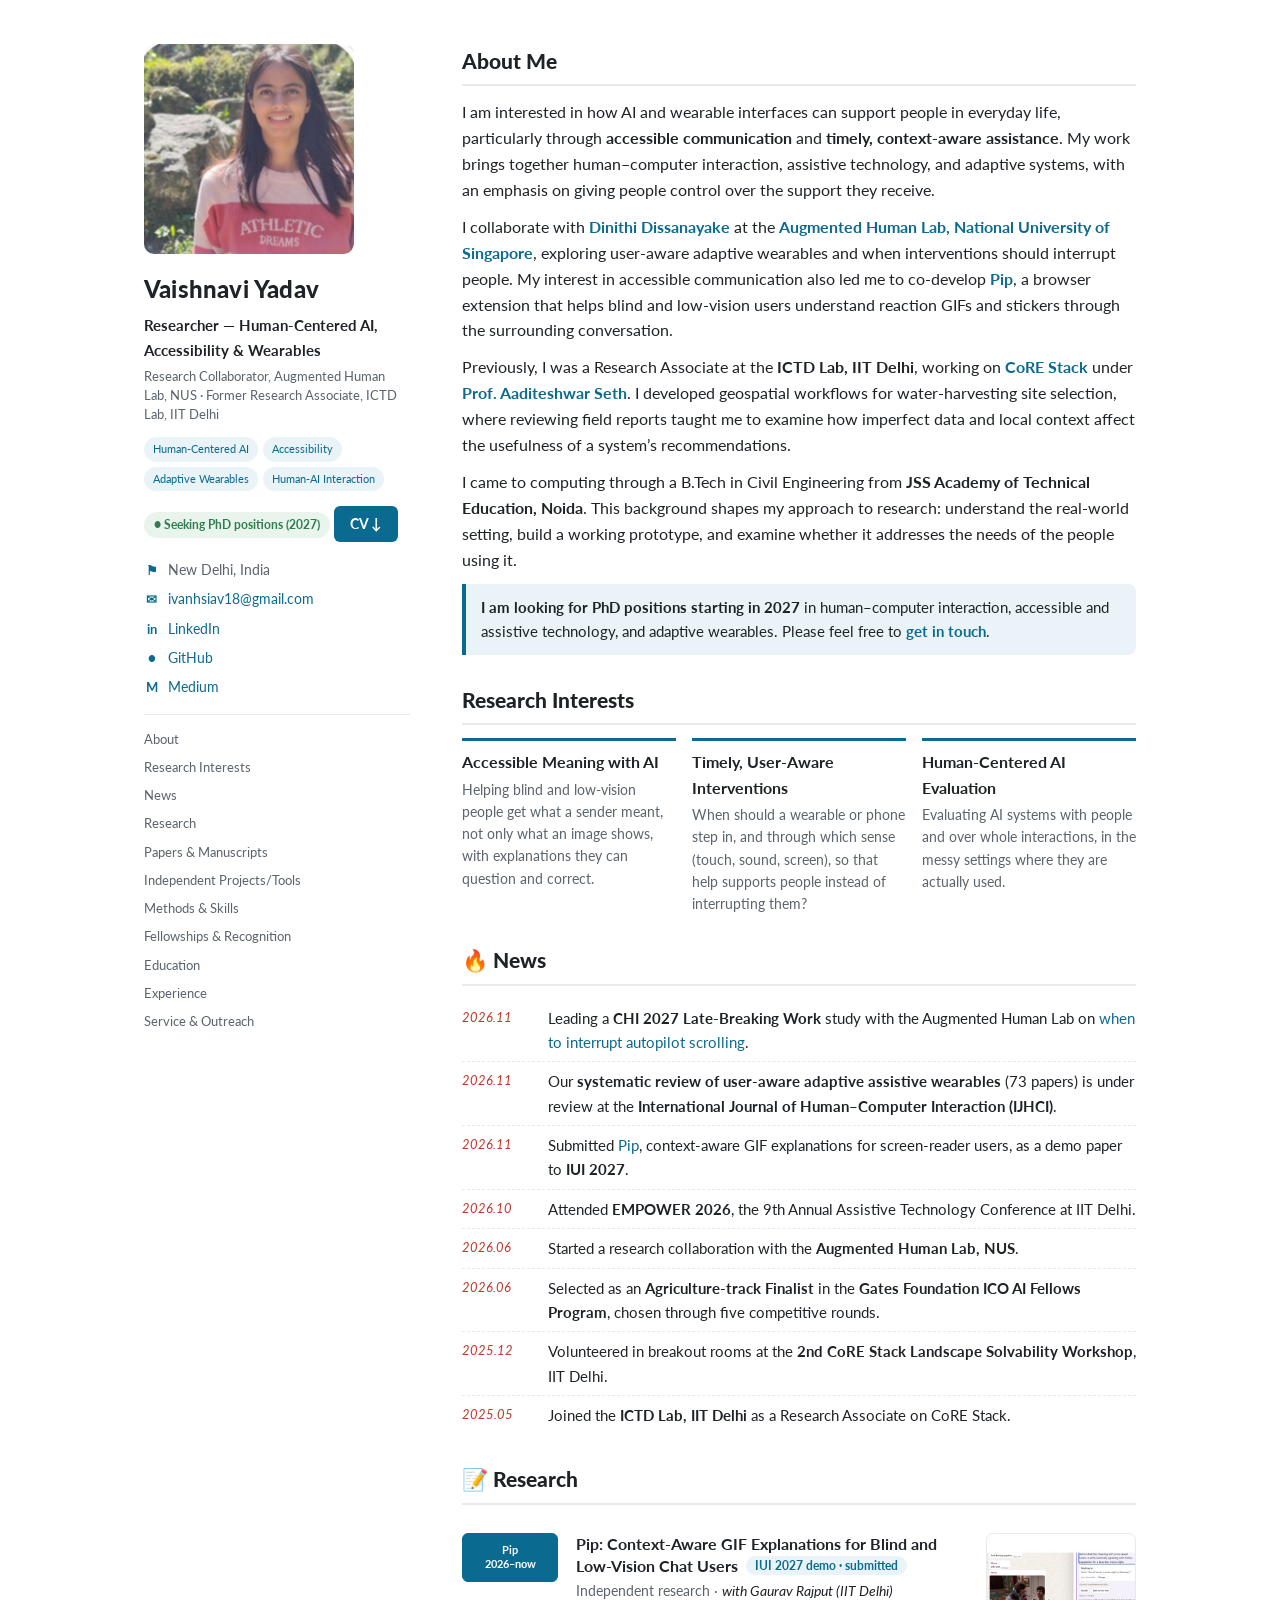
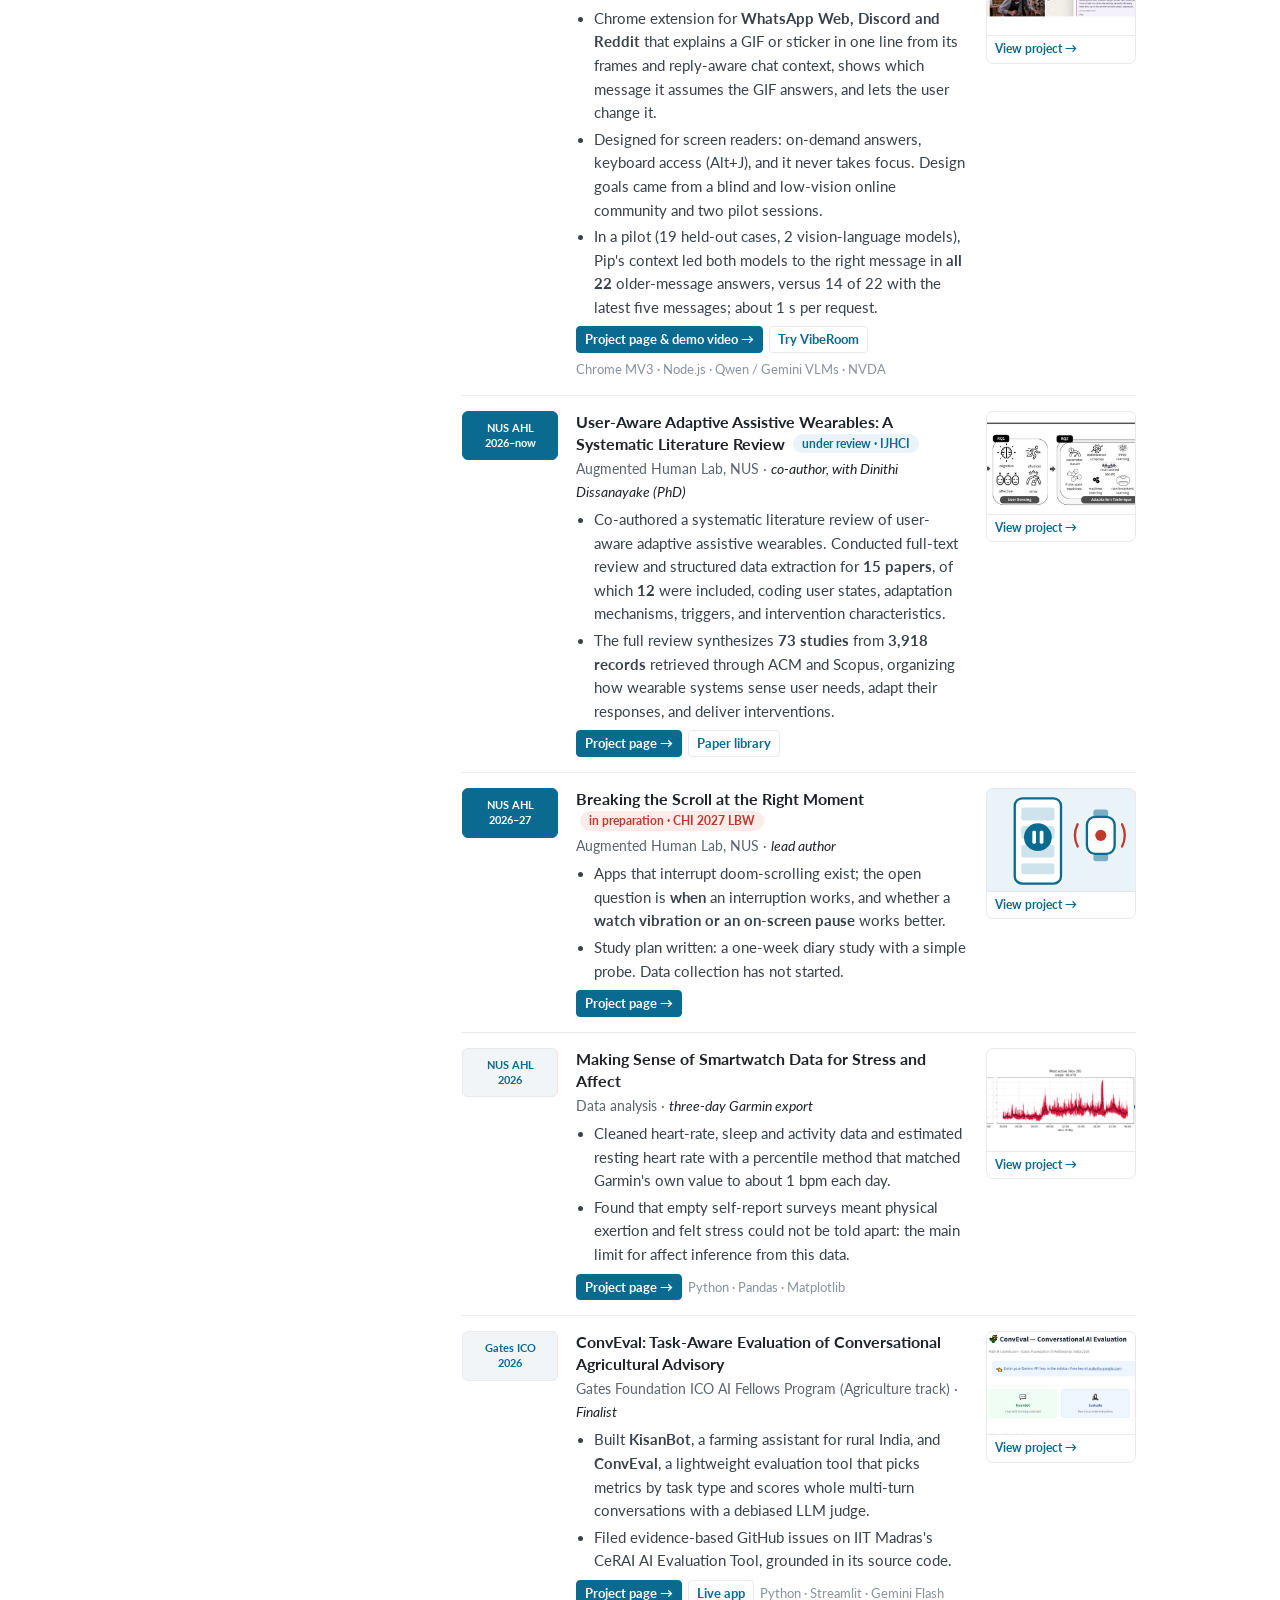
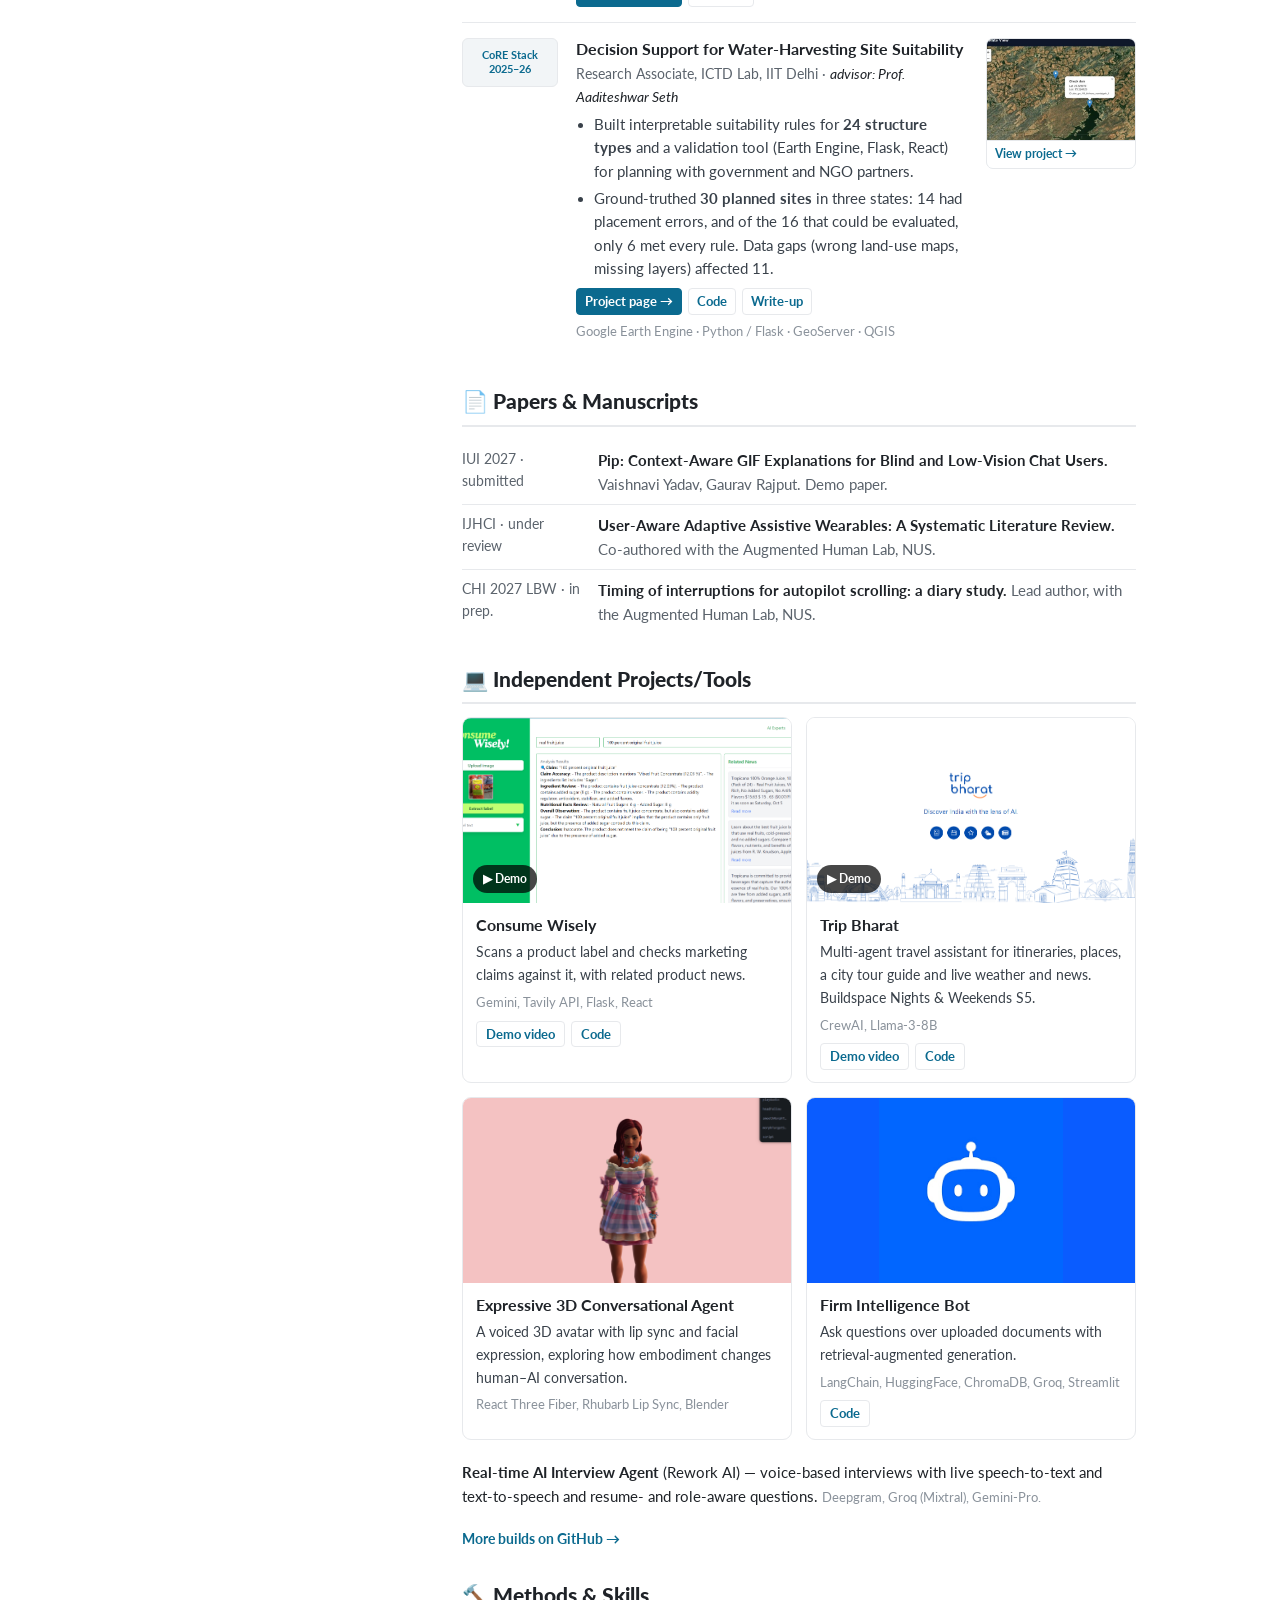
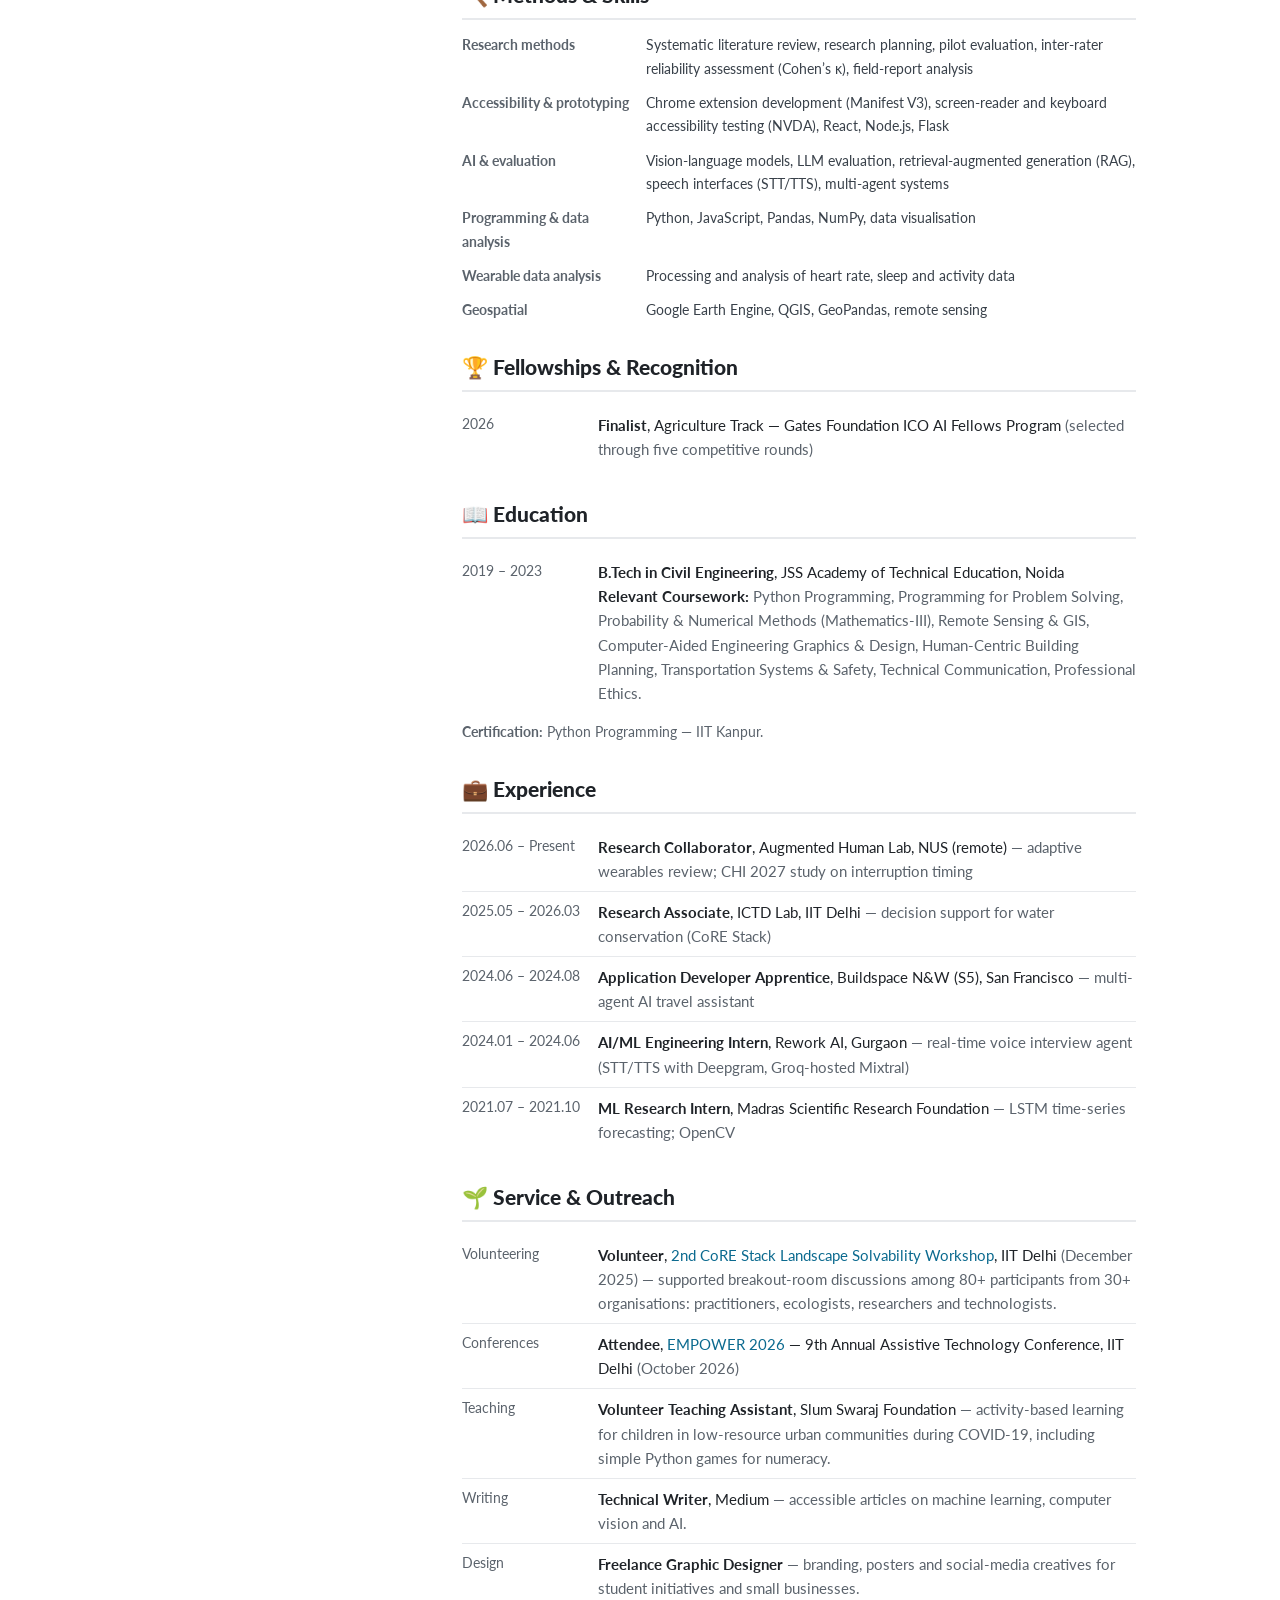
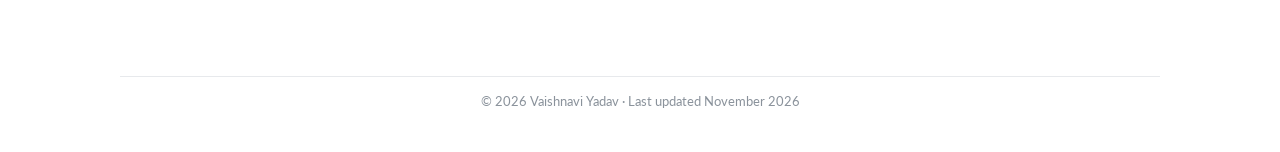
==== commit eb5d0c66: "Add files via upload" ====
--- a/index.html
+++ b/index.html
@@ -255,8 +255,8 @@
           <h3><a href="projects/adaptive-wearables-review.html">User-Aware Adaptive Assistive Wearables: A Systematic Literature Review</a> <span class="status">under review &middot; IJHCI</span></h3>
           <div class="meta">Augmented Human Lab, NUS &middot; <em>co-author, with Dinithi Dissanayake (PhD)</em></div>
           <ul>
-            <li>Screened <strong>3,918 papers</strong> (ACM, Scopus) down to <strong>73</strong> wearables that sense a user's state and adapt their assistance.</li>
-            <li>Taxonomy from user sensing (cognitive, physical, affective) through adaptation techniques (rules, optimisation, ML, RL, LLM agents) to triggers and intervention timing, type, style and modality.</li>
+            <li>Co-authored a systematic literature review of user-aware adaptive assistive wearables. Conducted full-text review and structured data extraction for <strong>15 papers</strong>, of which <strong>12</strong> were included, coding user states, adaptation mechanisms, triggers, and intervention characteristics.</li>
+            <li>The full review synthesizes <strong>73 studies</strong> from <strong>3,918 records</strong> retrieved through ACM and Scopus, organizing how wearable systems sense user needs, adapt their responses, and deliver interventions.</li>
           </ul>
           <div class="plinks">
             <a class="more" href="projects/adaptive-wearables-review.html">Project page &#8594;</a>
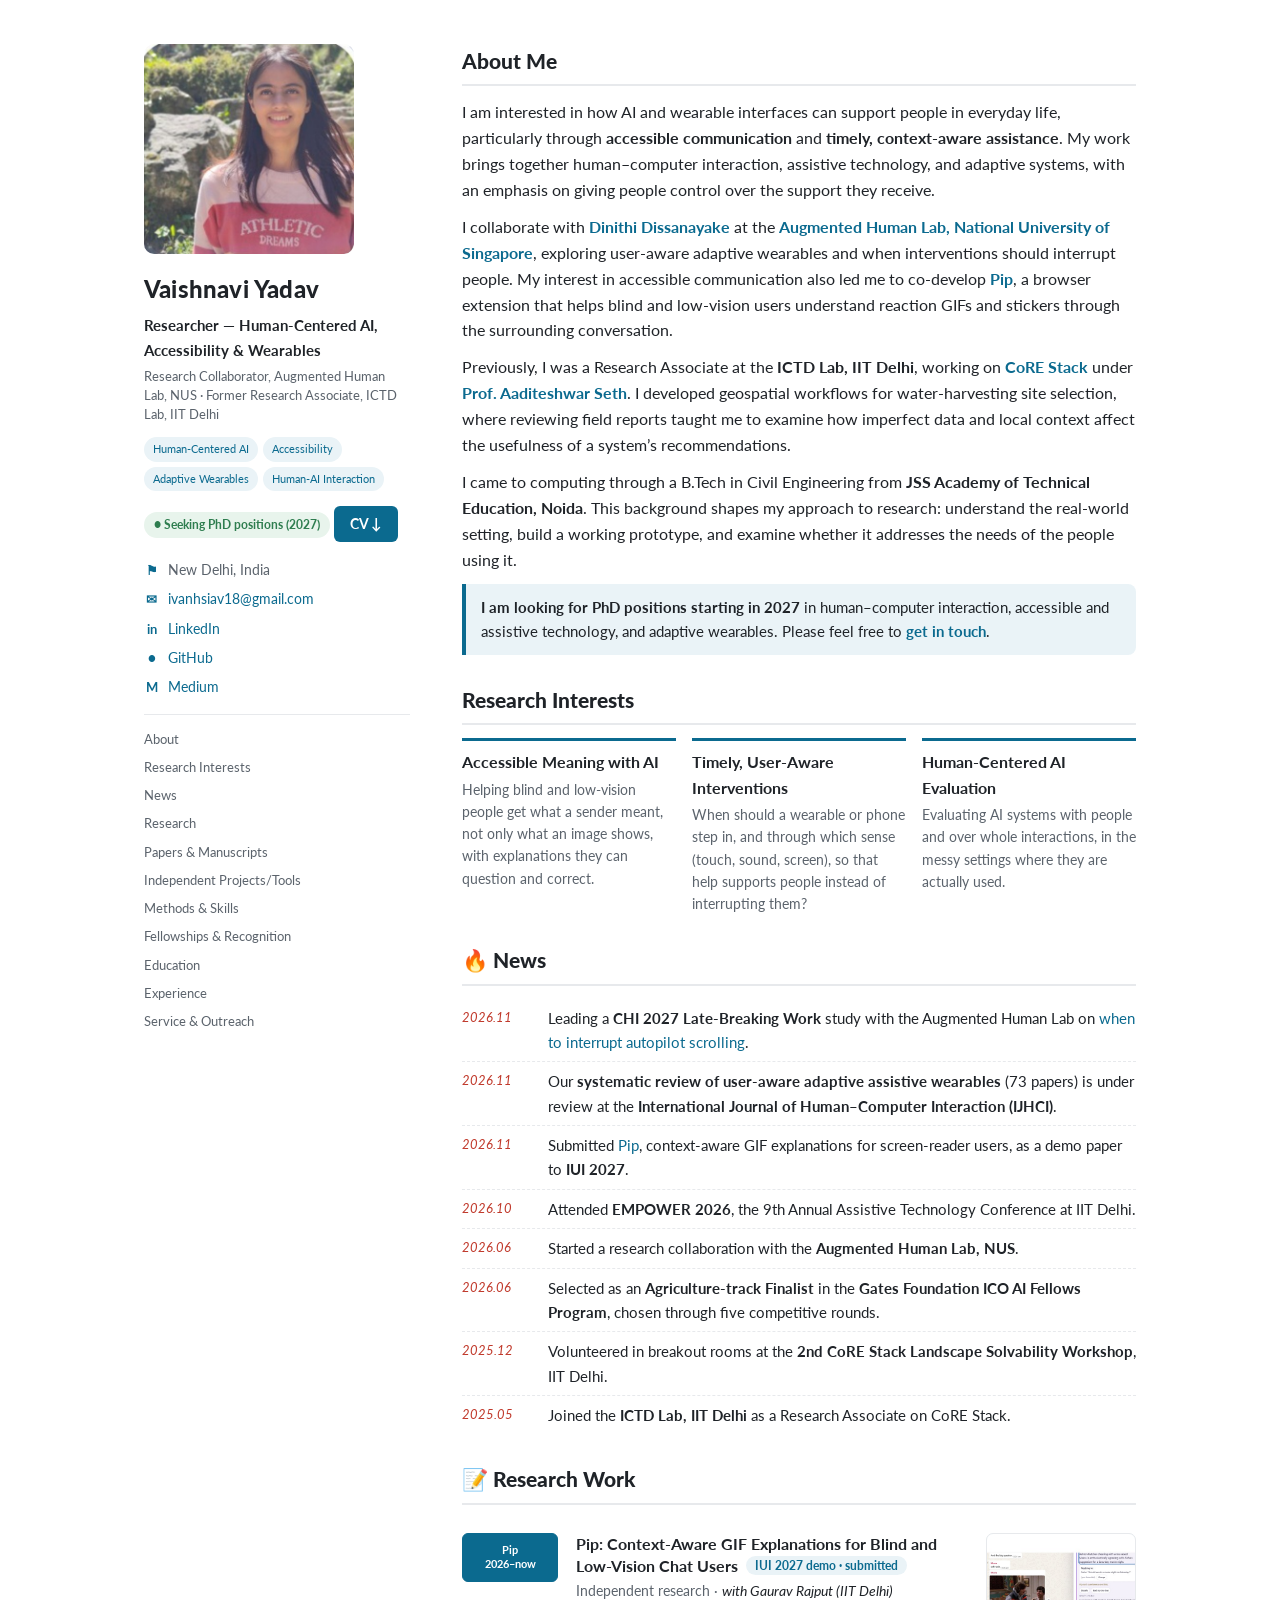
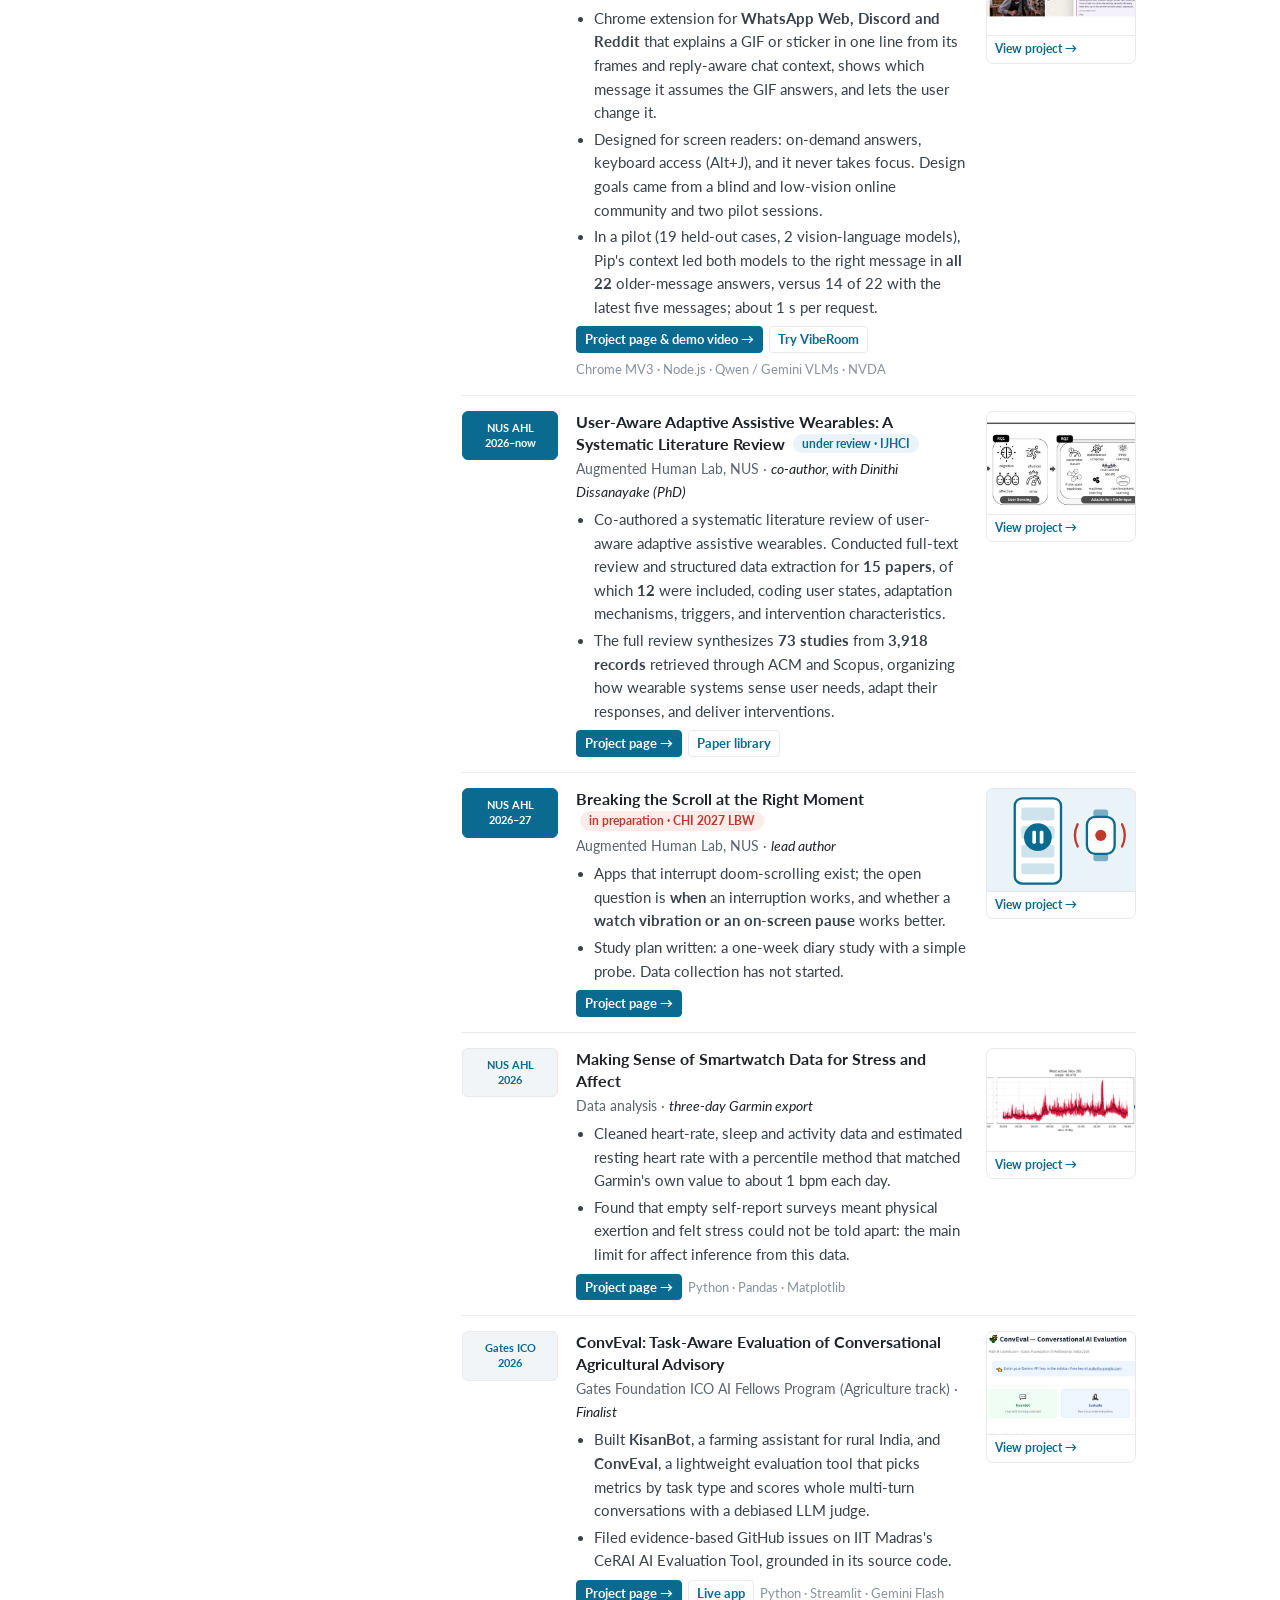
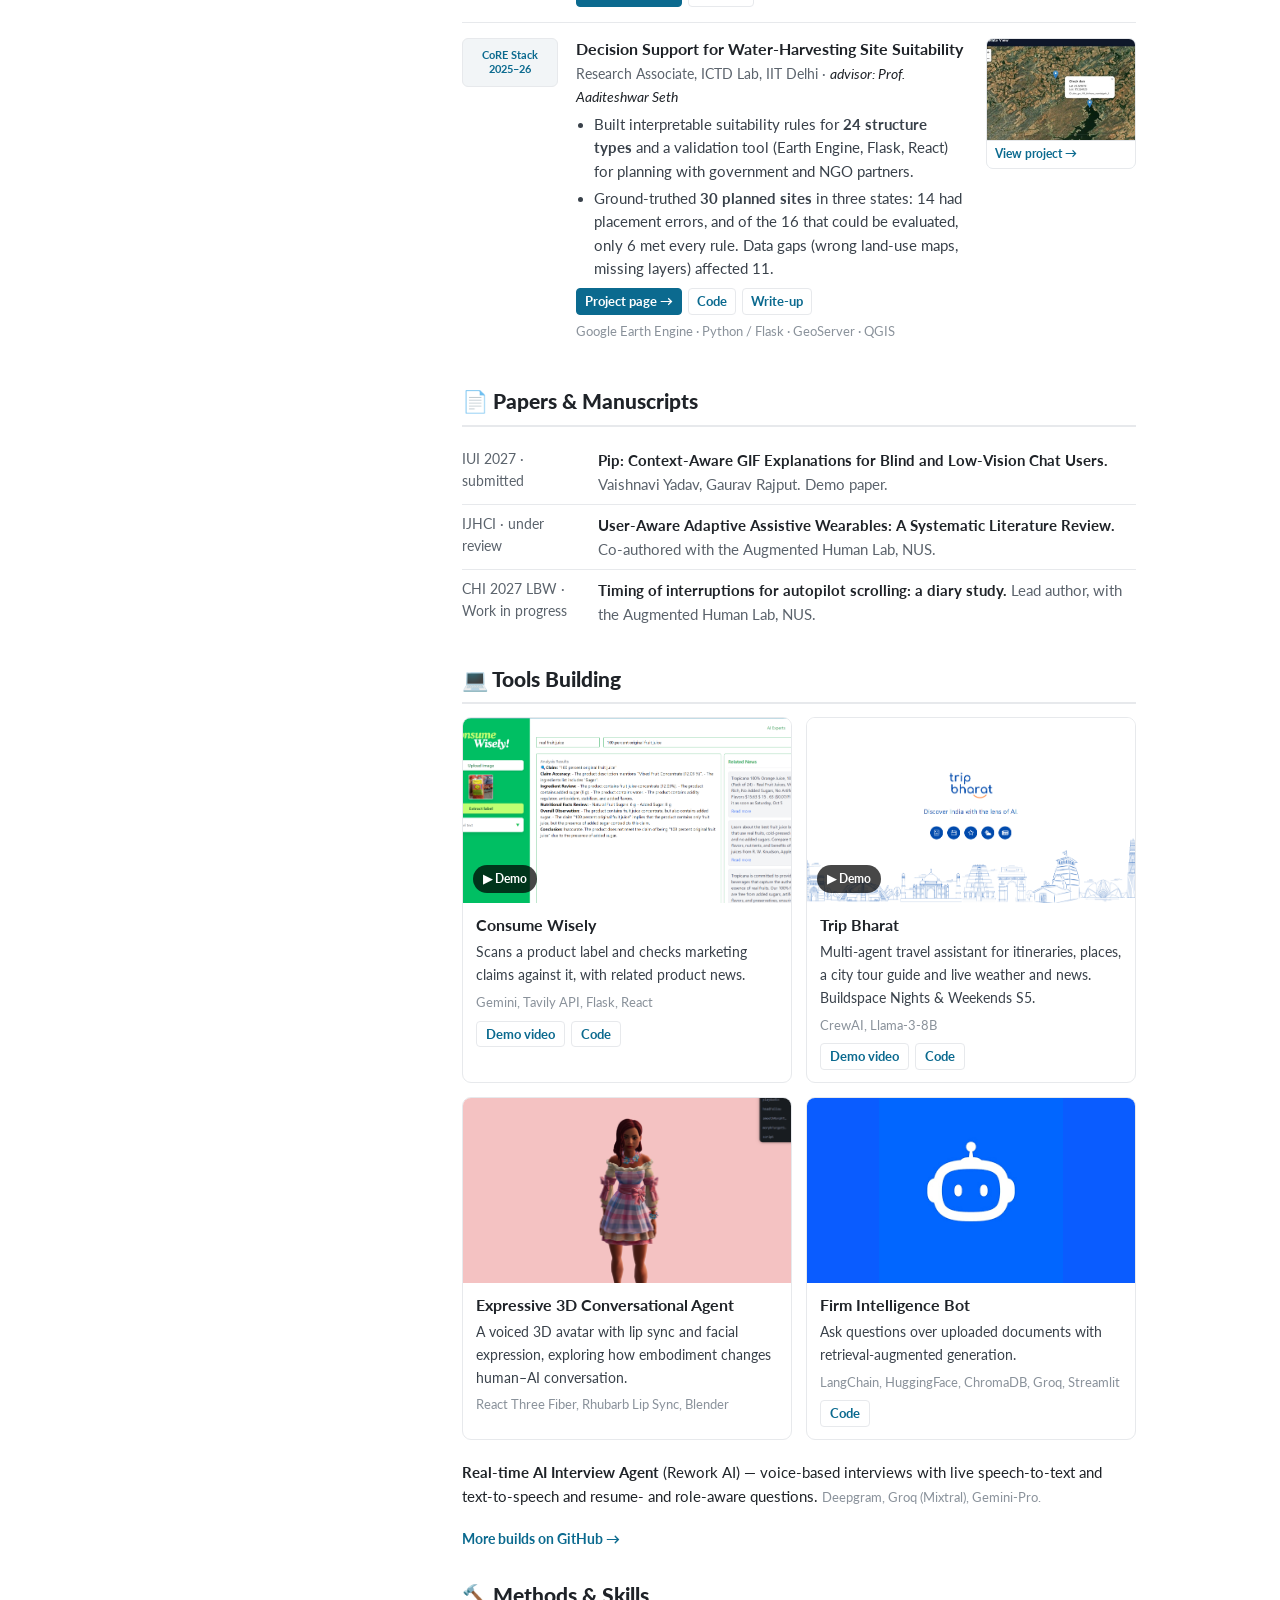
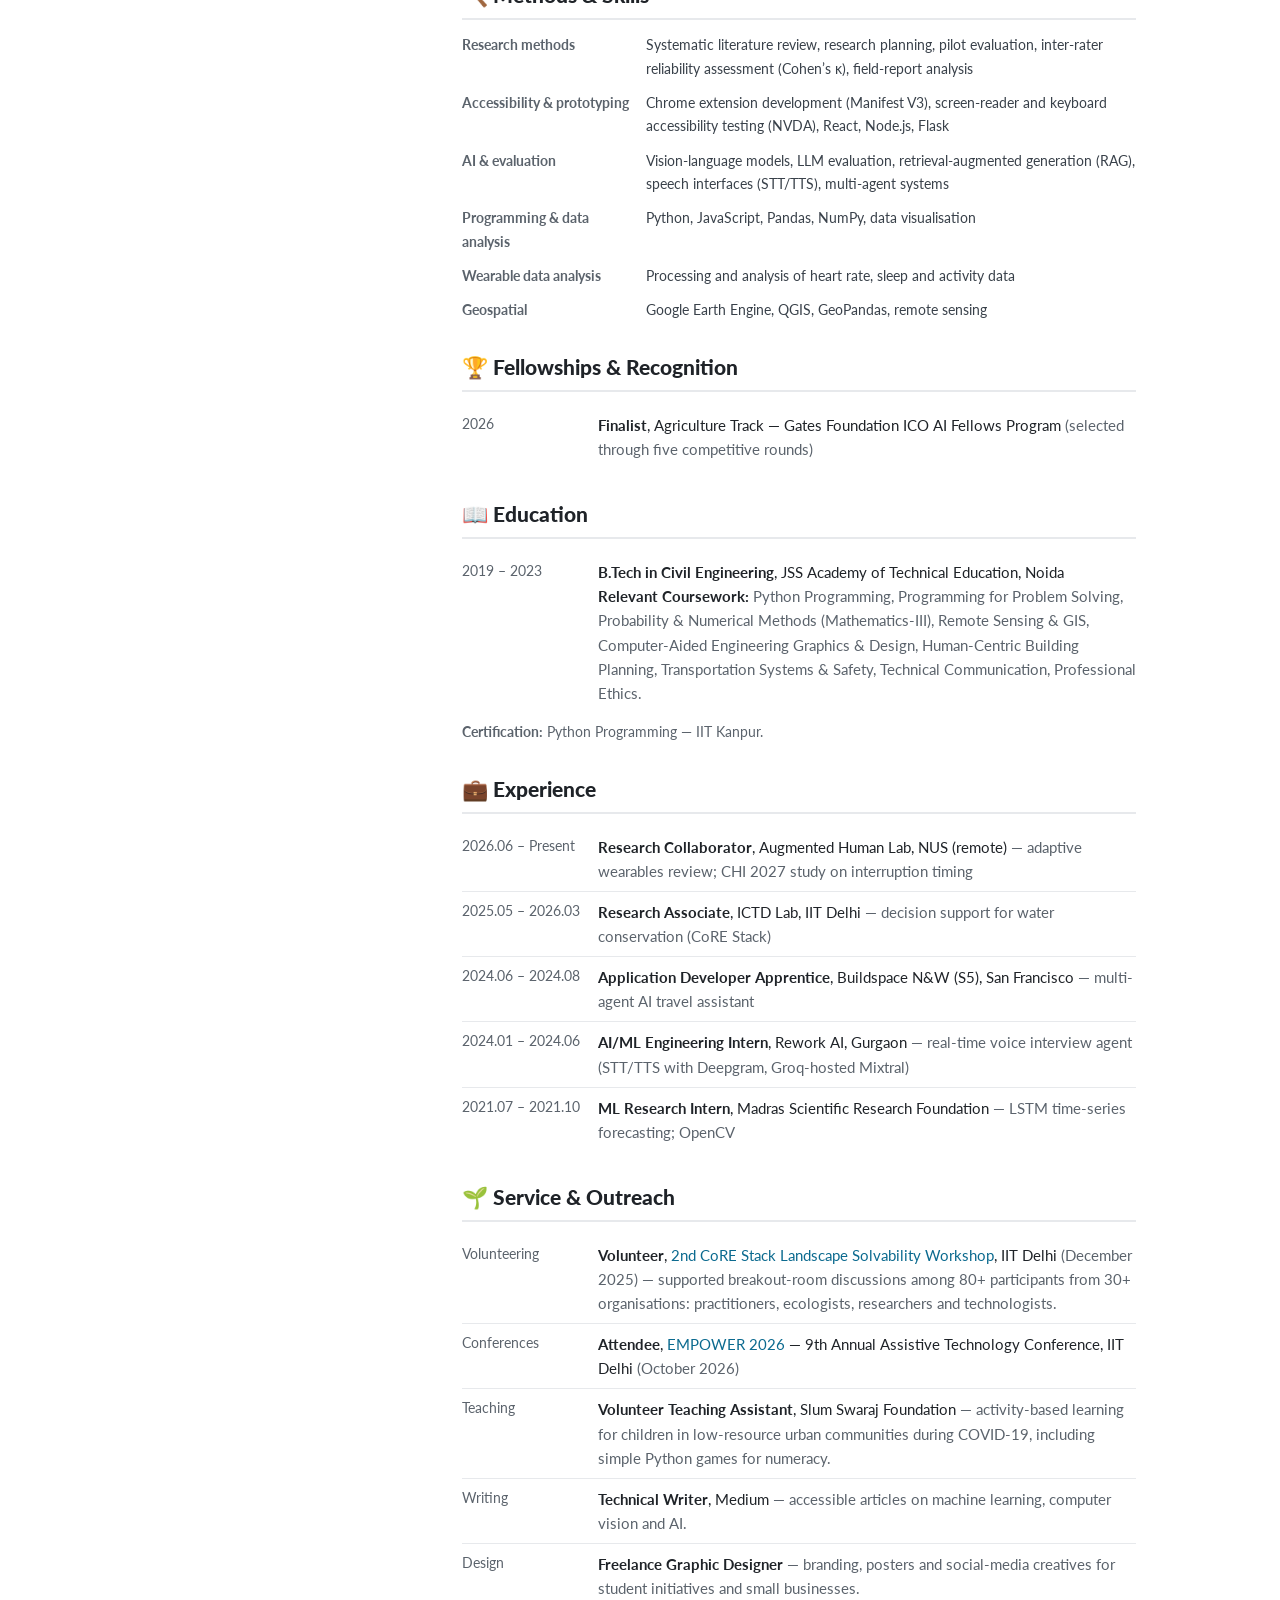
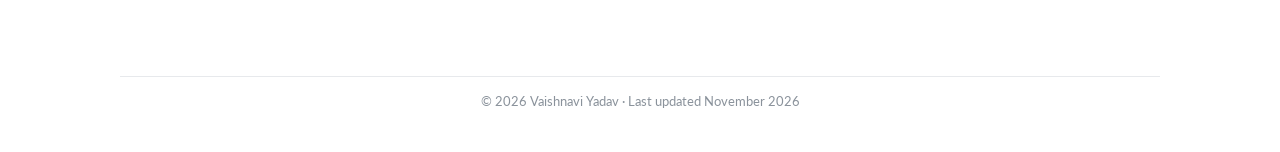
==== commit 0e467270: "Update section titles for clarity" ====
--- a/index.html
+++ b/index.html
@@ -227,7 +227,7 @@
     </section>
 
     <section id="research">
-      <h2>&#128221; Research</h2>
+      <h2>&#128221; Research Work</h2>
 
       <div class="entry">
         <div class="badge cur">Pip<br>2026&ndash;now</div>
@@ -342,12 +342,12 @@
       <ul class="simple">
         <li><span class="date">IUI 2027 &middot; submitted</span><span class="what"><strong>Pip: Context-Aware GIF Explanations for Blind and Low-Vision Chat Users.</strong> <span>Vaishnavi Yadav, Gaurav Rajput. Demo paper.</span></span></li>
         <li><span class="date">IJHCI &middot; under review</span><span class="what"><strong>User-Aware Adaptive Assistive Wearables: A Systematic Literature Review.</strong> <span>Co-authored with the Augmented Human Lab, NUS.</span></span></li>
-        <li><span class="date">CHI 2027 LBW &middot; in prep.</span><span class="what"><strong>Timing of interruptions for autopilot scrolling: a diary study.</strong> <span>Lead author, with the Augmented Human Lab, NUS.</span></span></li>
+        <li><span class="date">CHI 2027 LBW &middot; Work in progress</span><span class="what"><strong>Timing of interruptions for autopilot scrolling: a diary study.</strong> <span>Lead author, with the Augmented Human Lab, NUS.</span></span></li>
       </ul>
     </section>
 
     <section id="projects">
-      <h2>&#128187; Independent Projects/Tools</h2>
+      <h2>&#128187; Tools Building</h2>
       <div class="bgrid">
         <div class="bcard">
           <a class="bimg" href="https://www.youtube.com/watch?v=QpV6qvnuJww" target="_blank" rel="noopener" aria-label="Watch the Consume Wisely demo video"><img src="images/p5.png" alt="Consume Wisely app checking a fruit juice claim against its label" loading="lazy"><span class="play">&#9654; Demo</span></a>
